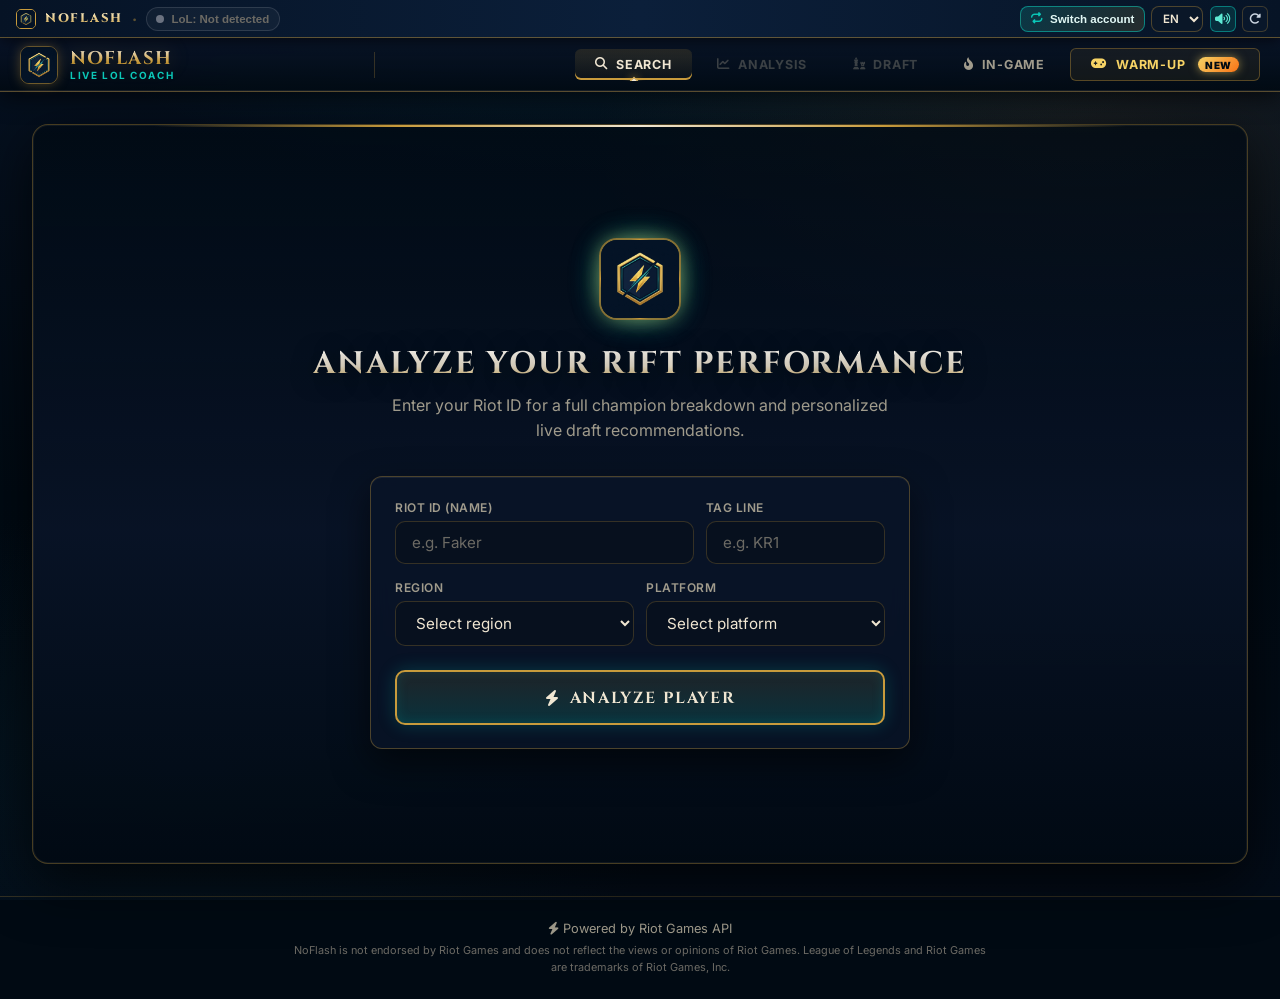
==== static/index.html @ cf18e78d "feat: immersive Dodge Arena (WebAudio SFX, live APM + post-game breakdown, own main champ avatar, ra" ====
<!DOCTYPE html>
<html lang="en">
<head>
  <meta charset="UTF-8">
  <meta name="viewport" content="width=device-width, initial-scale=1.0">
  <title>NoFlash — Live LoL Coach</title>
  <link rel="icon" type="image/jpeg" href="/static/logo.jpg">

  <!-- Google Fonts: Cinzel (estilo Runeterra / LoL) + Inter -->
  <link rel="preconnect" href="https://fonts.googleapis.com">
  <link rel="preconnect" href="https://fonts.gstatic.com" crossorigin>
  <link href="https://fonts.googleapis.com/css2?family=Cinzel:wght@600;700;800&family=Inter:wght@400;500;600;700&display=swap" rel="stylesheet">

  <!-- Font Awesome -->
  <link rel="stylesheet" href="https://cdnjs.cloudflare.com/ajax/libs/font-awesome/6.5.1/css/all.min.css">

  <!-- App CSS -->
  <link rel="stylesheet" href="/static/css/style.css?v=33">
</head>
<body>

  <!-- ═══════════════ CUSTOM HEXTECH GAMER TITLEBAR (FRAMELESS DESKTOP) ═══════════════ -->
  <div class="hextech-titlebar pywebview-drag-region" id="hextech-titlebar">
    <div class="titlebar-left pywebview-drag-region">
      <img src="/static/logo.jpg" alt="NoFlash" class="tb-mini-logo">
      <span class="tb-app-name">NOFLASH</span>
      <span class="tb-sep">·</span>
      <button class="lcu-pill tb-lcu-pill" id="lcu-status-pill" title="League Client connection status">
        <span class="lcu-dot"></span>
        <span id="lcu-status-text" data-i18n="lcu_not_found">LoL: Not detected</span>
      </button>
    </div>

    <div class="titlebar-right">
      <button class="btn-otra-cuenta tb-compact-btn" id="btn-header-switch" title="Switch account (e.g. Main while playing Smurf)">
        <i class="fa-solid fa-repeat"></i>
        <span data-i18n="btn_other_account">Switch account</span>
      </button>
      <select class="lang-select tb-lang" id="lang-select" title="Language / Idioma">
        <option value="en">EN</option>
        <option value="es">ES</option>
        <option value="pt">PT</option>
        <option value="ko">KO</option>
        <option value="fr">FR</option>
        <option value="de">DE</option>
        <option value="zh">ZH</option>
        <option value="ja">JA</option>
        <option value="tr">TR</option>
      </select>
      <button class="tb-util-btn voice-pill" id="btn-voice-toggle" title="Toggle Voice Coach">
        <i class="fa-solid fa-volume-high"></i>
      </button>
      <button class="tb-util-btn" id="btn-reload-app" onclick="window.location.reload()" title="Reload UI">
        <i class="fa-solid fa-rotate-right"></i>
      </button>
      <button class="tb-util-btn" id="btn-auto-lol" style="display:none;" title="Auto-open NoFlash when LoL starts">
        <i class="fa-solid fa-rocket"></i>
      </button>
      <button class="tb-util-btn" id="btn-pin-window" style="display:none;" title="Always on Top">
        <i class="fa-solid fa-thumbtack"></i>
      </button>

      <!-- Custom Gamer Window Controls (only shown in Desktop App) -->
      <div class="win-controls" id="win-controls" style="display:none;">
        <button class="win-btn win-min" id="btn-win-min" title="Minimize"><i class="fa-solid fa-minus"></i></button>
        <button class="win-btn win-max" id="btn-win-max" title="Maximize / Restore"><i class="fa-regular fa-square"></i></button>
        <button class="win-btn win-close" id="btn-win-close" title="Close"><i class="fa-solid fa-xmark"></i></button>
      </div>
    </div>
  </div>

  <!-- ═══════════════ HEADER / NAV (CLEAN SINGLE ROW AT ANY WIDTH) ═══════════════ -->
  <header class="app-header clean-header">
    <div class="header-left">
      <div class="header-brand">
        <img src="/static/logo.jpg" alt="NoFlash" class="brand-logo-img">
        <div class="brand-text-wrap">
          <h1 class="header-title">NoFlash</h1>
          <span class="brand-tagline">LIVE LOL COACH</span>
        </div>
      </div>

      <div class="header-divider"></div>

      <nav class="header-nav main-tabs">
        <button class="nav-tab active" data-view="search">
          <i class="fa-solid fa-magnifying-glass"></i> <span data-i18n="nav_search">Search</span>
        </button>
        <button class="nav-tab" data-view="analysis" id="nav-analysis" disabled>
          <i class="fa-solid fa-chart-line"></i> <span data-i18n="nav_analysis">Analysis</span>
        </button>
        <button class="nav-tab" data-view="draft" id="nav-draft" disabled>
          <i class="fa-solid fa-chess"></i> <span data-i18n="nav_draft">Draft</span>
        </button>
        <button class="nav-tab" data-view="ingame" id="nav-ingame">
          <i class="fa-solid fa-fire-flame-curved"></i> <span data-i18n="nav_ingame">In-Game</span>
        </button>
        <button class="nav-tab nav-warmup-tab" data-view="riftdle" id="nav-riftdle" title="Dodge Arena & Flashdle">
          <i class="fa-solid fa-gamepad"></i> <span data-i18n="nav_warmup">Warm-Up</span> <span class="new-feature-badge">NEW</span>
        </button>
      </nav>
    </div>
  </header>

  <!-- ═══════════════ TOAST CONTAINER ═══════════════ -->
  <div id="toast-container"></div>

  <!-- ═══════════════ VISTA 1: BÚSQUEDA ═══════════════ -->
  <main>
    <section id="view-search" class="view active">
      <div class="search-hero">
        <div class="search-logo">
          <img src="/static/logo.jpg" alt="NoFlash" class="search-logo-img">
        </div>
        <h2 class="search-heading" data-i18n="search_heading">Analizá tu rendimiento en la Grieta</h2>
        <p class="search-subheading" data-i18n="search_sub">Ingresá tu Riot ID para obtener un análisis completo de tus campeones y recomendaciones de draft personalizadas.</p>

        <form id="search-form" class="search-form" autocomplete="off">
          <div class="search-row">
            <div class="input-group">
              <label for="game-name" data-i18n="label_riot_id">Riot ID (Nombre)</label>
              <input type="text" id="game-name" data-i18n-placeholder="ph_gamename" placeholder="Ej: Faker" required>
            </div>
            <div class="input-group tag-group">
              <label for="tag-line" data-i18n="label_tag">Tag Line</label>
              <input type="text" id="tag-line" data-i18n-placeholder="ph_tagline" placeholder="Ej: KR1" required>
            </div>
          </div>

          <div class="search-row">
            <div class="input-group">
              <label for="region-select" data-i18n="label_region">Región</label>
              <select id="region-select" required>
                <option value="" disabled selected data-i18n="sel_region">Seleccionar región</option>
                <option value="LAS">LAS (Latin America South)</option>
                <option value="LAN">LAN (Latin America North)</option>
                <option value="NA">NA (North America)</option>
                <option value="EUW">EUW (Europe West)</option>
                <option value="EUNE">EUNE (Europe Nordic & East)</option>
                <option value="BR">BR (Brazil)</option>
                <option value="KR">KR (Korea)</option>
                <option value="JP">JP (Japan)</option>
                <option value="OCE">OCE (Oceania)</option>
                <option value="TR">TR (Turkey)</option>
                <option value="RU">RU (Russia)</option>
              </select>
            </div>
            <div class="input-group">
              <label for="platform-select" data-i18n="label_platform">Plataforma</label>
              <select id="platform-select" required>
                <option value="" disabled selected data-i18n="sel_platform">Seleccionar plataforma</option>
              </select>
            </div>
          </div>

          <button type="submit" class="btn-analyze" id="btn-analyze">
            <i class="fa-solid fa-bolt"></i> <span data-i18n="btn_analyze">Analizar Jugador</span>
          </button>

          <!-- Cuentas guardadas / Cambio rápido (Main / Smurf) -->
          <div class="saved-accounts-wrap" id="saved-accounts-wrap" style="display:none;">
            <span class="saved-accounts-label"><i class="fa-solid fa-users-gear"></i> <span data-i18n="saved_accounts">Cuentas recientes (Main / Smurf):</span></span>
            <div class="saved-accounts-list" id="saved-accounts-list"></div>
          </div>
        </form>

        <!-- Loading Spinner -->
        <div id="loading-overlay" class="loading-overlay hidden">
          <div class="spinner-wrapper">
            <div class="spinner"></div>
            <p class="loading-text"><span data-i18n="loading_player">Analizando jugador...</span><span class="dots"></span></p>
            <p class="loading-sub" data-i18n="loading_sub">Esto puede tomar unos segundos</p>
          </div>
        </div>
      </div>
    </section>

    <!-- ═══════════════ VISTA 2: ANÁLISIS ═══════════════ -->
    <section id="view-analysis" class="view">
      <!-- Aviso de detección automática de Draft e In-Game -->
      <div class="auto-draft-banner">
        <i class="fa-solid fa-bolt"></i>
        <span data-i18n="auto_banner">Modo Automático: dejá NoFlash abierto. Al entrar a Draft te recomienda bans, picks y runas en vivo; y al iniciar la partida sigue activo avisándote objetivos y spikes por voz.</span>
      </div>

      <!-- Resumen general con Splash Art del campeón principal -->
      <div class="analysis-summary" id="player-summary">
        <div class="summary-header">
          <div class="summary-identity">
            <img id="player-profile-icon" class="player-avatar" src="https://ddragon.leagueoflegends.com/cdn/16.23.1/img/profileicon/29.png" alt="Ícono de invocador">
            <div class="summary-info">
              <h2 class="player-name" id="player-name">—</h2>
              <div class="player-meta">
                <span class="player-level" id="player-level"><i class="fa-solid fa-star"></i> Nivel —</span>
                <span class="player-rank" id="player-rank"><i class="fa-solid fa-trophy"></i> Sin clasificar</span>
              </div>
            </div>
          </div>
          <div class="summary-stats">
            <div class="stat-card">
              <span class="stat-value" id="global-winrate">—%</span>
              <span class="stat-label" data-i18n="stat_winrate">Win Rate</span>
            </div>
            <div class="stat-card">
              <span class="stat-value" id="total-games">—</span>
              <span class="stat-label" data-i18n="stat_games">Partidas</span>
            </div>
            <div class="stat-card">
              <span class="stat-value" id="play-style">—</span>
              <span class="stat-label" data-i18n="stat_style">Rol Principal</span>
            </div>
            <div class="stat-card">
              <span class="stat-value" id="pool-depth">—</span>
              <span class="stat-label" data-i18n="stat_pool">Pool</span>
            </div>
          </div>
        </div>
        <!-- Bienvenida personalizada + Racha diaria + Trofeos reales del jugador -->
        <div class="player-vibe-bar" id="player-vibe-bar" style="display:none;">
          <div class="vibe-top">
            <span class="vibe-greeting" id="vibe-greeting"></span>
            <span class="daily-streak-pill" id="daily-streak-pill">🔥 Day 1</span>
          </div>
          <div class="trophies-row" id="trophies-row"></div>
        </div>
      </div>

      <!-- Pulso de Sesión (Anti-Tilt) + Errores Recientes -->
      <div class="mental-section" id="mental-section" style="display:none;">
        <div class="mental-card" id="mental-card">
          <div class="mental-header">
            <h3 id="mental-title">🟢 Buen estado para jugar</h3>
            <span class="mental-streak" id="mental-streak">—</span>
          </div>
          <p class="mental-message" id="mental-message"></p>
        </div>
        <div class="mistakes-card">
          <div class="mistakes-title"><i class="fa-solid fa-magnifying-glass-chart"></i> <span data-i18n="mistakes_title">Puntos a mejorar de tus últimas partidas</span></div>
          <div id="mistakes-list" class="mistakes-list"></div>
        </div>
      </div>

      <!-- Análisis por Rol (primero arriba) -->
      <div class="section-block">
        <h3 class="section-title"><i class="fa-solid fa-layer-group"></i> <span data-i18n="sec_role_analysis">Análisis por Rol</span></h3>
        <div class="role-tabs" id="role-tabs">
          <button class="role-tab active" data-role="TOP"><i class="fa-solid fa-shield-halved"></i> TOP</button>
          <button class="role-tab" data-role="JUNGLE"><i class="fa-solid fa-tree"></i> JG</button>
          <button class="role-tab" data-role="MIDDLE"><i class="fa-solid fa-hat-wizard"></i> MID</button>
          <button class="role-tab" data-role="BOTTOM"><i class="fa-solid fa-crosshairs"></i> ADC</button>
          <button class="role-tab" data-role="UTILITY"><i class="fa-solid fa-hand-holding-heart"></i> SUP</button>
        </div>
        <div class="role-champion-grid" id="role-champion-grid">
          <!-- Rendered by JS -->
        </div>
      </div>

      <!-- Champion Pool -->
      <div class="section-block">
        <h3 class="section-title"><i class="fa-solid fa-trophy"></i> <span data-i18n="sec_champ_pool">Champion Pool</span></h3>
        <div class="champion-grid" id="champion-grid">
          <!-- Rendered by JS -->
        </div>
      </div>

      <!-- Némesis, Víctima Favorita, Mejor Aliado y Fun Facts -->
      <div class="section-block" id="fun-facts-section" style="display:none;">
        <h3 class="section-title"><i class="fa-solid fa-sparkles"></i> <span data-i18n="sec_fun_facts">Némesis & Datos Curiosos</span></h3>
        <div class="matchup-triad" id="matchup-triad"></div>
        <div class="fun-records-grid" id="fun-records-grid"></div>
      </div>
    </section>

    <!-- ═══════════════ VISTA 3: DRAFT (COACH PRINCIPAL + TABLERO COMPACTO) ═══════════════ -->
    <section id="view-draft" class="view">
      <div class="draft-container coach-layout">
        <!-- COLUMNA PRINCIPAL: COACH + RECOMENDACIONES -->
        <div class="draft-recommendations coach-main">
          <!-- Panel Estratégico de Coach -->
          <div class="coach-panel" id="coach-panel">
            <div class="coach-header">
              <h3 class="section-title"><i class="fa-solid fa-graduation-cap"></i> <span data-i18n="coach_title">Coach de Draft en Vivo</span></h3>
              <div class="coach-header-actions">
                <span class="coach-badge" data-i18n="coach_badge_default">Basado en tus últimas 160 partidas + Maestría</span>
                <button class="btn-switch-account" id="btn-speak-coach" title="Voice Coach">
                  <i class="fa-solid fa-microphone"></i> <span data-i18n="btn_listen">Escuchar</span>
                </button>
                <button class="btn-switch-account" id="btn-switch-account" title="Switch account">
                  <i class="fa-solid fa-user-pen"></i> <span id="active-profile-label" data-i18n="btn_other_account">Cambiar cuenta</span>
                </button>
              </div>
            </div>

            <!-- Medidor de Draft Diff + Semáforo de Dodge -->
            <div class="draft-diff-box" id="draft-diff-box" style="display:none;">
              <div class="draft-diff-top">
                <span class="diff-ally-pct" id="diff-ally-pct" data-i18n="diff_ally_init">50% Aliados</span>
                <span class="diff-verdict" id="diff-verdict" data-i18n="diff_even">🟡 Draft Parejo</span>
                <span class="diff-enemy-pct" id="diff-enemy-pct" data-i18n="diff_enemy_init">50% Enemigos</span>
              </div>
              <div class="draft-diff-bar">
                <div class="draft-diff-fill" id="draft-diff-fill" style="width:50%"></div>
              </div>
            </div>

            <div class="coach-grid">
              <!-- Qué Banear -->
              <div class="coach-box">
                <div class="coach-box-title"><i class="fa-solid fa-ban"></i> <span data-i18n="coach_bans">Qué Banear</span></div>
                <div id="coach-bans" class="coach-bans-list">
                  <span class="coach-muted" data-i18n="coach_bans_wait">Seleccioná tu rol para ver bans recomendados.</span>
                </div>
              </div>

              <!-- Orden de Pick / Swap -->
              <div class="coach-box">
                <div class="coach-box-title"><i class="fa-solid fa-right-left"></i> <span data-i18n="coach_pick_order">Cuándo Pickear / Swap</span></div>
                <p id="coach-pick-order" class="coach-text" data-i18n="coach_pick_wait">Esperando datos del draft...</p>
              </div>
            </div>

            <!-- Alertas de Composición + Mensaje para el Equipo -->
            <div class="coach-comp-row">
              <div id="coach-alerts" class="coach-alerts"></div>
              <div class="coach-chat-box" id="coach-chat-box">
                <div class="coach-chat-label"><i class="fa-solid fa-comment-dots"></i> <span data-i18n="coach_chat_label">Qué decirle a tu equipo:</span></div>
                <div class="coach-chat-content">
                  <span id="coach-chat-text" data-i18n="coach_chat_wait">Esperando composición...</span>
                  <button class="btn-copy-chat" id="btn-copy-chat" title="Copy to clipboard">
                    <i class="fa-regular fa-copy"></i> <span data-i18n="btn_copy">Copiar</span>
                  </button>
                </div>
              </div>
            </div>

            <!-- Plan de Partida (Gameplan cuando el draft avanza/termina) -->
            <div class="gameplan-box" id="coach-gameplan">
              <div class="gameplan-header">
                <span class="gameplan-title"><i class="fa-solid fa-map"></i> <span data-i18n="gameplan_title">Plan de Partida (Qué hacer en juego)</span></span>
                <span class="gameplan-status" id="gameplan-status" data-i18n="gp_wait_status">Esperando picks...</span>
              </div>
              <div id="gameplan-content" class="gameplan-grid">
                <p class="coach-muted" data-i18n="gp_wait_body">Cuando avancen los picks del draft, acá vas a ver tu Win Condition, Early Game, Teamfights e Itemización.</p>
              </div>
            </div>
          </div>

          <!-- Top 5 Picks Recomendados -->
          <div class="recs-section">
            <h3 class="section-title"><i class="fa-solid fa-crown"></i> <span data-i18n="recs_title">Mejores Picks para Vos Ahora</span></h3>
            <div id="recommendations-list" class="recommendations-list coach-recs-list">
              <div class="empty-recs">
                <i class="fa-solid fa-wand-magic-sparkles"></i>
                <p data-i18n="empty_recs">Seleccioná tu rol y agregá picks (o entrá a Champ Select) para recibir recomendaciones.</p>
              </div>
            </div>
          </div>
        </div>

        <!-- COLUMNA DERECHA COMPACTA: TABLERO DE DRAFT -->
        <div class="draft-board draft-sidebar">
          <h3 class="section-title"><i class="fa-solid fa-chess-board"></i> <span data-i18n="draft_current">Draft Actual</span></h3>

          <!-- Role Selector -->
          <div class="role-selector compact-roles">
            <label data-i18n="your_role">Tu Rol:</label>
            <div class="role-buttons" id="draft-role-buttons">
              <button class="role-btn" data-role="TOP"><i class="fa-solid fa-shield-halved"></i> TOP</button>
              <button class="role-btn" data-role="JUNGLE"><i class="fa-solid fa-tree"></i> JG</button>
              <button class="role-btn active" data-role="MIDDLE"><i class="fa-solid fa-hat-wizard"></i> MID</button>
              <button class="role-btn" data-role="BOTTOM"><i class="fa-solid fa-crosshairs"></i> ADC</button>
              <button class="role-btn" data-role="UTILITY"><i class="fa-solid fa-hand-holding-heart"></i> SUP</button>
            </div>
          </div>

          <div class="draft-teams compact-teams">
            <!-- Equipo Aliado -->
            <div class="draft-team ally-team">
              <h4 class="team-label ally-label"><i class="fa-solid fa-users"></i> <span data-i18n="allies">Aliados</span></h4>
              <div class="pick-slots" id="ally-picks">
                <div class="pick-slot" data-side="ally" data-index="0"><div class="pick-slot-inner"><i class="fa-solid fa-plus"></i></div></div>
                <div class="pick-slot" data-side="ally" data-index="1"><div class="pick-slot-inner"><i class="fa-solid fa-plus"></i></div></div>
                <div class="pick-slot" data-side="ally" data-index="2"><div class="pick-slot-inner"><i class="fa-solid fa-plus"></i></div></div>
                <div class="pick-slot" data-side="ally" data-index="3"><div class="pick-slot-inner"><i class="fa-solid fa-plus"></i></div></div>
                <div class="pick-slot" data-side="ally" data-index="4"><div class="pick-slot-inner"><i class="fa-solid fa-plus"></i></div></div>
              </div>
            </div>

            <!-- Equipo Enemigo -->
            <div class="draft-team enemy-team">
              <h4 class="team-label enemy-label"><i class="fa-solid fa-skull-crossbones"></i> <span data-i18n="enemies">Enemigos</span></h4>
              <div class="pick-slots" id="enemy-picks">
                <div class="pick-slot" data-side="enemy" data-index="0"><div class="pick-slot-inner"><i class="fa-solid fa-plus"></i></div></div>
                <div class="pick-slot" data-side="enemy" data-index="1"><div class="pick-slot-inner"><i class="fa-solid fa-plus"></i></div></div>
                <div class="pick-slot" data-side="enemy" data-index="2"><div class="pick-slot-inner"><i class="fa-solid fa-plus"></i></div></div>
                <div class="pick-slot" data-side="enemy" data-index="3"><div class="pick-slot-inner"><i class="fa-solid fa-plus"></i></div></div>
                <div class="pick-slot" data-side="enemy" data-index="4"><div class="pick-slot-inner"><i class="fa-solid fa-plus"></i></div></div>
              </div>
            </div>
          </div>

          <!-- Champion Search -->
          <div class="champion-search-wrapper" id="champion-search-wrapper" style="display:none;">
            <div class="champion-search-box">
              <h4 id="search-slot-label" data-i18n="sel_champ">Seleccionar campeón</h4>
              <div class="search-input-wrap">
                <i class="fa-solid fa-search"></i>
                <input type="text" id="champion-search-input" data-i18n-placeholder="search_champ_ph" placeholder="Buscar campeón...">
              </div>
              <div class="champion-search-results" id="champion-search-results">
                <!-- Rendered by JS -->
              </div>
              <button class="btn-close-search" id="btn-close-search"><i class="fa-solid fa-xmark"></i> <span data-i18n="btn_close">Cerrar</span></button>
            </div>
          </div>
        </div>
      </div>
    </section>

    <!-- ═══════════════ VISTA 4: EN PARTIDA (LIVE CLIENT DATA + SPELL TIMERS) ═══════════════ -->
    <section id="view-ingame" class="view">
      <div id="ingame-waiting" class="ingame-waiting-card">
        <i class="fa-solid fa-satellite-dish ingame-pulse-icon"></i>
        <h3 data-i18n="ig_waiting_title">Esperando partida en curso...</h3>
        <p data-i18n="ig_waiting_sub">Apenas cargue tu partida de League of Legends, NoFlash se conecta a la API oficial de Riot para avisarte por voz de Dragón, Grubs, Barón, nivel 6 enemigo e itemización.</p>
        <button class="btn-analyze" id="btn-test-voice-demo" style="max-width:280px;margin:1rem auto 0;">
          <i class="fa-solid fa-volume-high"></i> <span data-i18n="ig_test_voice">Probar Coach por Voz ahora</span>
        </button>
      </div>

      <div id="ingame-active" class="ingame-active-wrap" style="display:none;">
        <!-- Cabecera en vivo -->
        <div class="ingame-header-bar">
          <div class="ingame-stat-chip">
            <span class="ig-label" data-i18n="ig_time">Tiempo</span>
            <span class="ig-val" id="ig-time">00:00</span>
          </div>
          <div class="ingame-stat-chip">
            <span class="ig-label" data-i18n="ig_champ">Tu Campeón</span>
            <span class="ig-val" id="ig-champ">—</span>
          </div>
          <div class="ingame-stat-chip">
            <span class="ig-label" data-i18n="ig_cs">CS / min</span>
            <span class="ig-val" id="ig-cs">0.0</span>
          </div>
          <div class="ingame-stat-chip">
            <span class="ig-label" data-i18n="ig_kda">KDA</span>
            <span class="ig-val" id="ig-kda">0/0/0</span>
          </div>
          <div class="ingame-stat-chip">
            <span class="ig-label" data-i18n="ig_gold">Oro en mano</span>
            <span class="ig-val" id="ig-gold">0g</span>
          </div>
        </div>

        <div class="ingame-grid">
          <!-- Avisos tácticos del Coach In-Game -->
          <div class="ingame-card">
            <h3 class="section-title"><i class="fa-solid fa-headset"></i> <span data-i18n="ig_coach_title">Coach en Vivo (Avisos por Voz)</span></h3>
            <div id="ig-alerts-list" class="ig-alerts-list">
              <p class="coach-muted">...</p>
            </div>
          </div>

          <!-- Tracker de Hechizos Enemigos -->
          <div class="ingame-card">
            <h3 class="section-title"><i class="fa-solid fa-stopwatch"></i> <span data-i18n="ig_spells_title">Hechizos Enemigos (Click al gastar)</span></h3>
            <p class="coach-muted" style="margin-bottom:0.75rem;" data-i18n="ig_spells_hint">Hacé click en cualquier hechizo enemigo cuando lo gasten para iniciar su cooldown. La voz te avisa cuando vuelve.</p>
            <div id="ig-enemies-list" class="ig-enemies-list"></div>
          </div>
        </div>

        <!-- Scouting en vivo de los 10 jugadores (Aliados vs Rivales) -->
        <div class="ingame-card ig-scout-card" id="ig-scout-card" style="margin-top:1.25rem;">
          <div class="ig-scout-header">
            <div>
              <h3 class="section-title" style="margin-bottom:0.15rem;"><i class="fa-solid fa-binoculars"></i> <span data-i18n="ig_scout_title">Análisis de Aliados y Rivales (En Vivo)</span></h3>
              <p class="coach-muted" style="margin:0;" id="ig-scout-sub" data-i18n="ig_scout_sub">Rango SoloQ, Win Rate, Maestría en el campeón actual y amenazas/targets.</p>
            </div>
            <button class="btn-switch-account" id="btn-rescout-live">
              <i class="fa-solid fa-rotate"></i> <span data-i18n="ig_rescout">Re-escanear</span>
            </button>
          </div>
          <div id="ig-scout-summary" class="ig-scout-summary" style="display:none;"></div>
          <div id="ig-scout-grid" class="ig-scout-grid">
            <p class="coach-muted" style="grid-column:1/-1;text-align:center;padding:1rem;" data-i18n="ig_scout_loading">Scouting all 10 players in this match...</p>
          </div>
        </div>
      </div>

      <!-- Custom In-Game Voice Habit Reminders (always accessible before or during a match) -->
      <div class="ingame-card habit-reminders-card" id="habit-reminders-card" style="margin-top:1.25rem;">
        <div class="ig-scout-header" style="margin-bottom:0.4rem;flex-wrap:wrap;">
          <h3 class="section-title" style="margin:0;">
            <i class="fa-solid fa-bell"></i> <span data-i18n="hab_title">Custom In-Game Voice Reminders</span>
          </h3>
          <div style="display:flex;align-items:center;gap:0.75rem;flex-wrap:wrap;">
            <select class="habit-interval voice-persona-select" id="voice-persona-select" title="Coach Voice / Voz del Coach">
              <option value="calm_m" selected>🌿 Calm M (Default)</option>
              <option value="calm_f">🌿 Calm F</option>
              <option value="announcer">👑 Announcer</option>
              <option value="caster">🎧 Caster</option>
            </select>
            <label class="habit-toggle" style="font-size:0.78rem;gap:0.45rem;">
              <i class="fa-solid fa-volume-low" style="color:#c89b3c;"></i>
              <input type="range" id="voice-volume-slider" min="15" max="100" value="55" style="width:90px;accent-color:#c89b3c;cursor:pointer;">
              <span id="voice-volume-label" style="min-width:32px;color:#cbd5e1;">55%</span>
            </label>
          </div>
        </div>
        <p class="coach-muted" style="margin:0 0 1rem;" data-i18n="hab_sub">Choose how often NoFlash reminds you to glance at the minimap, ward, or reset (only speaks during live matches).</p>
        <div class="habit-list" id="habit-list">
          <!-- Smart Situational Gameplay Alerts (ON by default, non-invasive, triggered by actual game state) -->
          <div class="habit-row habit-situational-row" data-habit="situational">
            <label class="habit-toggle"><input type="checkbox" class="habit-cb" checked><span data-i18n="hab_situational">⚡ Smart Gameplay Triggers (High Gold, Objectives, Spikes)</span></label>
            <div class="habit-controls">
              <select class="habit-interval" id="habit-gold-threshold" title="High gold alert threshold">
                <option value="1500">💰 1500g+</option>
                <option value="1800" selected>💰 1800g+</option>
                <option value="2200">💰 2200g+</option>
                <option value="2600">💰 2600g+</option>
              </select>
              <button type="button" class="btn-habit-test"><i class="fa-solid fa-volume-high"></i> <span data-i18n="hab_test">Test</span></button>
            </div>
          </div>

          <div class="habit-row" data-habit="minimap">
            <label class="habit-toggle"><input type="checkbox" class="habit-cb"><span data-i18n="hab_minimap">🗺️ Minimap Check</span></label>
            <div class="habit-controls">
              <select class="habit-interval">
                <option value="45">45s</option>
                <option value="60" selected>60s</option>
                <option value="90">90s</option>
                <option value="120">2 min</option>
                <option value="180">3 min</option>
              </select>
              <button type="button" class="btn-habit-test"><i class="fa-solid fa-volume-high"></i> <span data-i18n="hab_test">Test</span></button>
            </div>
          </div>

          <div class="habit-row" data-habit="wards">
            <label class="habit-toggle"><input type="checkbox" class="habit-cb"><span data-i18n="hab_wards">👁️ Vision &amp; Wards</span></label>
            <div class="habit-controls">
              <select class="habit-interval">
                <option value="60">60s</option>
                <option value="90">90s</option>
                <option value="120" selected>2 min</option>
                <option value="180">3 min</option>
                <option value="300">5 min</option>
              </select>
              <button type="button" class="btn-habit-test"><i class="fa-solid fa-volume-high"></i> <span data-i18n="hab_test">Test</span></button>
            </div>
          </div>

          <div class="habit-row" data-habit="tempo">
            <label class="habit-toggle"><input type="checkbox" class="habit-cb"><span data-i18n="hab_tempo">💰 Gold, Wave &amp; Reset</span></label>
            <div class="habit-controls">
              <select class="habit-interval">
                <option value="90">90s</option>
                <option value="120">2 min</option>
                <option value="180" selected>3 min</option>
                <option value="240">4 min</option>
                <option value="300">5 min</option>
              </select>
              <button type="button" class="btn-habit-test"><i class="fa-solid fa-volume-high"></i> <span data-i18n="hab_test">Test</span></button>
            </div>
          </div>

          <div class="habit-row" data-habit="water">
            <label class="habit-toggle"><input type="checkbox" class="habit-cb"><span data-i18n="hab_water">💧 Drink Water</span></label>
            <div class="habit-controls">
              <select class="habit-interval">
                <option value="300">5 min</option>
                <option value="600" selected>10 min</option>
                <option value="900">15 min</option>
                <option value="1200">20 min</option>
              </select>
              <button type="button" class="btn-habit-test"><i class="fa-solid fa-volume-high"></i> <span data-i18n="hab_test">Test</span></button>
            </div>
          </div>

          <div class="habit-row" data-habit="mental">
            <label class="habit-toggle"><input type="checkbox" class="habit-cb"><span data-i18n="hab_mental">🧘 Breathe & Anti-Tilt</span></label>
            <div class="habit-controls">
              <select class="habit-interval">
                <option value="120">2 min</option>
                <option value="180">3 min</option>
                <option value="300" selected>5 min</option>
                <option value="420">7 min</option>
              </select>
              <button type="button" class="btn-habit-test"><i class="fa-solid fa-volume-high"></i> <span data-i18n="hab_test">Test</span></button>
            </div>
          </div>

          <div class="habit-row habit-custom-row" data-habit="custom">
            <label class="habit-toggle"><input type="checkbox" class="habit-cb"><span data-i18n="hab_custom">✏️ Custom Reminder</span></label>
            <input type="text" id="habit-custom-text" class="habit-custom-input" data-i18n-placeholder="hab_custom_ph" placeholder="Type your own callout (e.g. Track enemy Flash and stay behind frontline)">
            <div class="habit-controls">
              <select class="habit-interval">
                <option value="45">45s</option>
                <option value="60">60s</option>
                <option value="90" selected>90s</option>
                <option value="120">2 min</option>
                <option value="180">3 min</option>
                <option value="300">5 min</option>
              </select>
              <button type="button" class="btn-habit-test"><i class="fa-solid fa-volume-high"></i> <span data-i18n="hab_test">Test</span></button>
            </div>
          </div>
        </div>
      </div>
    </section>

    <!-- ═══════════════ VISTA 5: WARM-UP & MINI-JUEGOS (COLA) ═══════════════ -->
    <section id="view-riftdle" class="view">
      <div class="riftdle-container">
        <!-- Selector de 2 modos 100% LoL -->
        <div class="warmup-tabs" id="warmup-tabs">
          <button class="warmup-tab active" data-mode="dodge">
            <i class="fa-solid fa-bolt"></i> <span data-i18n="wu_tab_dodge">Dodge Arena</span> <span class="new-feature-badge">NEW</span>
          </button>
          <button class="warmup-tab" data-mode="riftdle">
            <i class="fa-solid fa-dice"></i> Flashdle (LoLdle)
          </button>
        </div>

        <!-- MODO 1 (NEW!): DODGE ARENA — ESQUIVÁ SKILLSHOTS DE LOL + FLASH (F / SPACE) -->
        <div class="warmup-pane active" id="pane-dodge">
          <div class="riftdle-header">
            <div>
              <h2 class="section-title" style="margin-bottom:0.2rem;">
                <i class="fa-solid fa-bolt"></i> <span data-i18n="da_title">Dodge Arena — Skillshot Survival</span> <span class="new-feature-badge">NEW</span>
              </h2>
              <p class="coach-muted" style="margin:0;" data-i18n="da_sub">Right-click or move cursor to sidestep Lux R, Blitz Hook, Morg Q, Ashe R &amp; Ziggs R · Press F or Space to FLASH!</p>
            </div>
            <div class="riftdle-actions">
              <span class="riftdle-streak-pill" id="dodge-best">🏆 Best: 0</span>
              <button class="btn-switch-account" id="btn-dodge-control" title="Switch movement mode">🖱️ Click Move</button>
              <button class="btn-switch-account" id="btn-dodge-start"><i class="fa-solid fa-play"></i> <span data-i18n="mi_start">Start</span></button>
            </div>
          </div>

          <div class="micro-stats-bar dodge-hud-bar">
            <span>⏱️ <strong id="dodge-time">0.0s</strong></span>
            <span>🏆 <span data-i18n="da_score">Score:</span> <strong id="dodge-score">0</strong></span>
            <span>🎖️ <strong id="dodge-rank" style="color:#f6d365;">IRON</strong></span>
            <span>❤️ <strong id="dodge-hp">❤️❤️❤️</strong></span>
            <span class="flash-cd-pill" id="dodge-flash-pill">⚡ FLASH: READY (F)</span>
          </div>

          <div class="dodge-arena-wrap" id="dodge-arena-wrap">
            <canvas id="dodge-canvas" width="900" height="440"></canvas>
            <div class="micro-overlay-msg" id="dodge-overlay">
              <div class="dodge-overlay-badge">✨ NEW FEATURE</div>
              <h3 style="font-family:'Cinzel',serif;color:#f6d365;margin:0.35rem 0 0.25rem;" data-i18n="da_overlay_title">Sidestep Like Challenger</h3>
              <p data-i18n="da_overlay_sub">Dodge iconic LoL skillshots, farm Close-Dodge combos, and press <strong>F</strong> or <strong>Space</strong> to Flash out of Lux R!</p>
              <button class="btn-analyze" id="btn-dodge-start-big" style="max-width:240px;margin:0.65rem auto 0;">
                <i class="fa-solid fa-bolt"></i> <span data-i18n="da_go">Play Dodge Arena</span>
              </button>
            </div>
          </div>
        </div>

        <!-- MODO 2: FLASHDLE (LoLdle-style) -->
        <div class="warmup-pane" id="pane-riftdle">
          <div class="riftdle-header">
            <div>
              <h2 class="section-title" style="margin-bottom:0.2rem;"><i class="fa-solid fa-dice"></i> <span data-i18n="rd_title">Flashdle — Guess the LoL Champion</span></h2>
              <p class="coach-muted" style="margin:0;" data-i18n="rd_legend">🟢 Exact · 🟡 Partial · 🔴 Miss</p>
            </div>
            <div class="riftdle-actions">
              <span class="riftdle-streak-pill" id="riftdle-streak">🔥 Streak: 0</span>
              <button class="btn-switch-account" id="btn-riftdle-hint"><i class="fa-solid fa-lightbulb"></i> <span data-i18n="rd_hint">Hint</span></button>
              <button class="btn-switch-account" id="btn-riftdle-new"><i class="fa-solid fa-shuffle"></i> <span data-i18n="rd_new">New</span></button>
            </div>
          </div>

          <div id="riftdle-hint-box" class="riftdle-hint-box" style="display:none;"></div>
          <div id="riftdle-win-banner" class="riftdle-win-banner" style="display:none;"></div>

          <div class="riftdle-search-wrap">
            <input type="text" id="riftdle-input" data-i18n-placeholder="rd_placeholder" placeholder="Type any champion name (e.g. Jinx, Zed, Thresh)..." autocomplete="off">
            <div id="riftdle-dropdown" class="riftdle-dropdown" style="display:none;"></div>
          </div>

          <div class="riftdle-col-headers flashdle-6cols">
            <span data-i18n="rd_col_champ">Champion</span>
            <span data-i18n="rd_col_role">Role</span>
            <span data-i18n="rd_col_dmg">Damage</span>
            <span data-i18n="rd_col_range">Range</span>
            <span data-i18n="rd_col_res">Resource</span>
            <span data-i18n="rd_col_class">Class</span>
          </div>
          <div id="riftdle-board" class="riftdle-board"></div>
        </div>
      </div>
    </section>

    <!-- POP-UP AMIGABLE DE COLA / INACTIVIDAD (con NEW Dodge Arena!) -->
    <div class="idle-popup" id="idle-popup" style="display:none;">
      <button class="idle-popup-close" id="idle-popup-close" title="Close"><i class="fa-solid fa-xmark"></i></button>
      <div class="idle-popup-badge">✨ NEW QUEUE MODE</div>
      <div class="idle-popup-title" data-i18n="idle_title">⏳ Waiting in queue?</div>
      <p class="idle-popup-text" data-i18n="idle_sub">Dodge Lux R &amp; Blitz hooks with Flash in our new Dodge Arena, or guess champs in Flashdle:</p>
      <div class="idle-popup-btns">
        <button class="idle-btn idle-btn-hot" data-go="dodge">⚡ Dodge Arena (NEW)</button>
        <button class="idle-btn" data-go="riftdle">🎲 Flashdle</button>
      </div>
    </div>
  </main>

  <!-- ═══════════════ MODAL ANÁLISIS PROFUNDO DE CAMPEÓN ═══════════════ -->
  <div class="champ-modal-backdrop" id="champ-modal" style="display:none;">
    <div class="champ-modal-box">
      <button class="champ-modal-close" id="champ-modal-close" title="Cerrar"><i class="fa-solid fa-xmark"></i></button>
      <div class="champ-modal-hero" id="champ-modal-hero">
        <img id="champ-modal-icon" src="" alt="">
        <div>
          <h3 id="champ-modal-name">—</h3>
          <div id="champ-modal-sub" class="champ-modal-sub">—</div>
        </div>
      </div>
      <div class="champ-modal-metrics" id="champ-modal-metrics"></div>
      <div class="champ-modal-columns">
        <div class="champ-modal-col good">
          <h4><i class="fa-solid fa-circle-check"></i> <span data-i18n="modal_good">Lo que hacés bien</span></h4>
          <ul id="champ-modal-strengths"></ul>
        </div>
        <div class="champ-modal-col bad">
          <h4><i class="fa-solid fa-triangle-exclamation"></i> <span data-i18n="modal_bad">Cosas a mejorar</span></h4>
          <ul id="champ-modal-improvements"></ul>
        </div>
      </div>
    </div>
  </div>

  <!-- ═══════════════ FOOTER ═══════════════ -->
  <footer class="app-footer">
    <p><i class="fa-solid fa-bolt"></i> Powered by Riot Games API</p>
    <p class="disclaimer" data-i18n="disclaimer">NoFlash no está respaldado por Riot Games y no refleja los puntos de vista u opiniones de Riot Games ni de nadie involucrado oficialmente en la producción o administración de League of Legends. League of Legends y Riot Games son marcas registradas de Riot Games, Inc.</p>
  </footer>

  <!-- App JS -->
  <script src="/static/js/i18n.js?v=33"></script>
  <script src="/static/js/voice.js?v=34"></script>
  <script src="/static/js/riftdle.js?v=32"></script>
  <script src="/static/js/dodge_arena.js?v=2"></script>
  <script src="/static/js/app.js?v=35"></script>
</body>
</html>
---- static/css/style.css ----
/* ═══════════════════════════════════════════════════════
   LoL Draft Analyzer — Tema Gaming Oscuro
   ═══════════════════════════════════════════════════════ */

/* ── CSS Variables (Estética Hextech oficial de League of Legends) ── */
:root {
  --bg-primary: #010a13;
  --bg-secondary: #091428;
  --bg-card: #0c1829;
  --bg-card-hover: #11223a;
  --bg-input: #07101e;
  --accent-primary: #c89b3c;
  --accent-secondary: #0a323c;
  --accent-gold: #c89b3c;
  --accent-gold-light: #f0e6d2;
  --accent-blue: #0ac8b9;
  --accent-purple: #5b5a8a;
  --text-primary: #f0e6d2;
  --text-secondary: #a09b8c;
  --text-muted: #6c6a64;
  --border-color: rgba(200, 155, 60, 0.24);
  --border-glow: rgba(200, 155, 60, 0.45);
  --shadow-card: 0 6px 24px rgba(0, 0, 0, 0.5);
  --shadow-glow: 0 0 22px rgba(200, 155, 60, 0.16);
  --radius-sm: 6px;
  --radius-md: 10px;
  --radius-lg: 14px;
  --transition: 0.22s ease;

  /* Win rate colors */
  --wr-green: #2ecc71;
  --wr-yellow: #f1c40f;
  --wr-red: #e74c3c;

  /* Team colors */
  --ally-color: #0ac8b9;
  --enemy-color: #e94560;
}

/* ── Reset & Base ── */
*, *::before, *::after {
  margin: 0;
  padding: 0;
  box-sizing: border-box;
}

html {
  scroll-behavior: smooth;
  font-size: 16px;
}

body {
  font-family: 'Inter', sans-serif;
  background: var(--bg-primary);
  color: var(--text-primary);
  min-height: 100vh;
  display: flex;
  flex-direction: column;
  overflow-x: hidden;
}

/* ── Custom Scrollbar ── */
::-webkit-scrollbar {
  width: 8px;
}
::-webkit-scrollbar-track {
  background: var(--bg-secondary);
}
::-webkit-scrollbar-thumb {
  background: var(--accent-secondary);
  border-radius: 4px;
}
::-webkit-scrollbar-thumb:hover {
  background: var(--accent-primary);
}

/* Firefox */
* {
  scrollbar-width: thin;
  scrollbar-color: var(--accent-secondary) var(--bg-secondary);
}

/* ══════════════════════════════════════
   HEADER
   ══════════════════════════════════════ */
.app-header {
  background: linear-gradient(180deg, var(--bg-secondary) 0%, var(--bg-primary) 100%);
  border-bottom: 1px solid var(--border-color);
  padding: 0 2rem;
  display: flex;
  align-items: center;
  justify-content: space-between;
  height: 64px;
  position: sticky;
  top: 0;
  z-index: 100;
  backdrop-filter: blur(10px);
}

.header-brand {
  display: flex;
  align-items: center;
  gap: 0.75rem;
}

.header-icon {
  font-size: 1.5rem;
  color: var(--accent-primary);
  filter: drop-shadow(0 0 6px rgba(233, 69, 96, 0.5));
}

.header-title {
  font-family: 'Orbitron', sans-serif;
  font-size: 1.15rem;
  font-weight: 700;
  background: linear-gradient(135deg, var(--accent-primary), var(--accent-gold));
  -webkit-background-clip: text;
  -webkit-text-fill-color: transparent;
  background-clip: text;
  letter-spacing: 1px;
}

.header-nav {
  display: flex;
  gap: 0.25rem;
}

.nav-tab {
  font-family: 'Inter', sans-serif;
  font-size: 0.85rem;
  font-weight: 500;
  padding: 0.5rem 1.25rem;
  border: none;
  background: transparent;
  color: var(--text-secondary);
  cursor: pointer;
  border-radius: var(--radius-sm);
  transition: all var(--transition);
  display: flex;
  align-items: center;
  gap: 0.5rem;
}

.nav-tab:hover:not(:disabled) {
  color: var(--text-primary);
  background: rgba(233, 69, 96, 0.08);
}

.nav-tab.active {
  color: var(--accent-primary);
  background: rgba(233, 69, 96, 0.12);
  box-shadow: inset 0 -2px 0 var(--accent-primary);
}

.nav-tab:disabled {
  opacity: 0.35;
  cursor: not-allowed;
}

/* ══════════════════════════════════════
   VIEWS — show/hide
   ══════════════════════════════════════ */
.view {
  display: none;
  padding: 2rem;
  max-width: 1280px;
  margin: 0 auto;
  width: 100%;
  animation: fadeInView 0.35s ease;
}

.view.active {
  display: block;
}

@keyframes fadeInView {
  from { opacity: 0; transform: translateY(12px); }
  to   { opacity: 1; transform: translateY(0); }
}

/* ══════════════════════════════════════
   VISTA 1: BÚSQUEDA
   ══════════════════════════════════════ */
.search-hero {
  display: flex;
  flex-direction: column;
  align-items: center;
  justify-content: center;
  min-height: calc(100vh - 160px);
  text-align: center;
  position: relative;
}

.search-logo {
  width: 80px;
  height: 80px;
  border-radius: 50%;
  background: linear-gradient(135deg, var(--accent-primary), var(--accent-secondary));
  display: flex;
  align-items: center;
  justify-content: center;
  margin-bottom: 1.5rem;
  box-shadow: 0 0 40px rgba(233, 69, 96, 0.25);
  animation: pulseGlow 3s ease-in-out infinite;
}

@keyframes pulseGlow {
  0%, 100% { box-shadow: 0 0 25px rgba(233, 69, 96, 0.2); }
  50%      { box-shadow: 0 0 45px rgba(233, 69, 96, 0.4); }
}

.search-logo-icon {
  font-size: 2rem;
  color: #fff;
}

.search-heading {
  font-family: 'Orbitron', sans-serif;
  font-size: 1.75rem;
  font-weight: 700;
  margin-bottom: 0.5rem;
  color: var(--text-primary);
}

.search-subheading {
  color: var(--text-secondary);
  max-width: 520px;
  margin-bottom: 2rem;
  line-height: 1.6;
}

.search-form {
  width: 100%;
  max-width: 540px;
  display: flex;
  flex-direction: column;
  gap: 1rem;
}

.search-row {
  display: flex;
  gap: 0.75rem;
}

.input-group {
  flex: 1;
  text-align: left;
}

.input-group.tag-group {
  flex: 0.6;
}

.input-group label {
  display: block;
  font-size: 0.75rem;
  font-weight: 600;
  color: var(--text-secondary);
  margin-bottom: 0.35rem;
  text-transform: uppercase;
  letter-spacing: 0.5px;
}

.input-group input,
.input-group select {
  width: 100%;
  padding: 0.7rem 1rem;
  font-size: 0.95rem;
  font-family: 'Inter', sans-serif;
  color: var(--text-primary);
  background: var(--bg-input);
  border: 1px solid var(--border-color);
  border-radius: var(--radius-md);
  transition: all var(--transition);
  outline: none;
}

.input-group input::placeholder {
  color: var(--text-muted);
}

.input-group input:focus,
.input-group select:focus {
  border-color: var(--accent-primary);
  box-shadow: 0 0 0 3px rgba(233, 69, 96, 0.15);
}

.input-group select option {
  background: var(--bg-card);
  color: var(--text-primary);
}

/* ── Analyze Button ── */
.btn-analyze {
  margin-top: 0.5rem;
  padding: 0.9rem 2rem;
  font-family: 'Orbitron', sans-serif;
  font-size: 1rem;
  font-weight: 700;
  letter-spacing: 1px;
  color: #fff;
  background: linear-gradient(135deg, var(--accent-primary), #c0392b);
  border: none;
  border-radius: var(--radius-md);
  cursor: pointer;
  transition: all var(--transition);
  box-shadow: 0 4px 20px rgba(233, 69, 96, 0.3);
  display: flex;
  align-items: center;
  justify-content: center;
  gap: 0.6rem;
}

.btn-analyze:hover {
  transform: translateY(-2px);
  box-shadow: 0 6px 30px rgba(233, 69, 96, 0.5);
}

.btn-analyze:active {
  transform: translateY(0);
}

/* ── Loading Overlay ── */
.loading-overlay {
  position: fixed;
  inset: 0;
  background: rgba(10, 10, 26, 0.92);
  display: flex;
  align-items: center;
  justify-content: center;
  z-index: 1000;
  backdrop-filter: blur(4px);
}

.loading-overlay.hidden {
  display: none;
}

.spinner-wrapper {
  text-align: center;
}

.spinner {
  width: 56px;
  height: 56px;
  margin: 0 auto 1.25rem;
  border: 4px solid var(--border-color);
  border-top-color: var(--accent-primary);
  border-right-color: var(--accent-gold);
  border-radius: 50%;
  animation: spin 0.9s linear infinite;
}

@keyframes spin {
  to { transform: rotate(360deg); }
}

.loading-text {
  font-family: 'Orbitron', sans-serif;
  font-size: 1.1rem;
  color: var(--text-primary);
  margin-bottom: 0.4rem;
}

.loading-sub {
  font-size: 0.85rem;
  color: var(--text-secondary);
}

.dots::after {
  content: '';
  animation: dots 1.5s steps(4, end) infinite;
}

@keyframes dots {
  0%  { content: ''; }
  25% { content: '.'; }
  50% { content: '..'; }
  75% { content: '...'; }
}

/* ══════════════════════════════════════
   VISTA 2: ANÁLISIS
   ══════════════════════════════════════ */

/* ── Summary ── */
.analysis-summary {
  background: linear-gradient(135deg, var(--bg-card), var(--accent-secondary));
  border-radius: var(--radius-lg);
  padding: 1.75rem 2rem;
  margin-bottom: 2rem;
  border: 1px solid var(--border-color);
  box-shadow: var(--shadow-card);
}

.summary-header {
  display: flex;
  align-items: center;
  justify-content: space-between;
  flex-wrap: wrap;
  gap: 1.5rem;
}

.player-name {
  font-family: 'Orbitron', sans-serif;
  font-size: 1.6rem;
  font-weight: 700;
  color: var(--accent-gold-light);
}

.player-meta {
  display: flex;
  gap: 1.25rem;
  margin-top: 0.4rem;
  font-size: 0.9rem;
  color: var(--text-secondary);
}

.player-meta i {
  color: var(--accent-gold);
  margin-right: 0.25rem;
}

.summary-stats {
  display: flex;
  gap: 1rem;
}

.stat-card {
  background: rgba(10, 10, 26, 0.5);
  border: 1px solid var(--border-color);
  border-radius: var(--radius-md);
  padding: 0.75rem 1.25rem;
  text-align: center;
  min-width: 90px;
}

.stat-value {
  display: block;
  font-family: 'Orbitron', sans-serif;
  font-size: 1.2rem;
  font-weight: 700;
  color: var(--accent-gold);
}

.stat-label {
  display: block;
  font-size: 0.7rem;
  color: var(--text-secondary);
  text-transform: uppercase;
  letter-spacing: 0.5px;
  margin-top: 0.2rem;
}

/* ── Section blocks ── */
.section-block {
  margin-bottom: 2rem;
}

.section-title {
  font-family: 'Orbitron', sans-serif;
  font-size: 1rem;
  font-weight: 600;
  color: var(--text-primary);
  margin-bottom: 1rem;
  display: flex;
  align-items: center;
  gap: 0.5rem;
}

.section-title i {
  color: var(--accent-primary);
}

/* ── Champion Grid ── */
.champion-grid {
  display: grid;
  grid-template-columns: repeat(auto-fill, minmax(280px, 1fr));
  gap: 1rem;
}

.champion-card {
  background: var(--bg-card);
  border: 1px solid var(--border-color);
  border-radius: var(--radius-md);
  padding: 1rem;
  display: flex;
  gap: 1rem;
  transition: all var(--transition);
  cursor: default;
}

.champion-card:hover {
  border-color: var(--accent-primary);
  box-shadow: var(--shadow-glow);
  transform: translateY(-2px);
}

.champ-icon-wrap {
  flex-shrink: 0;
  width: 64px;
  height: 64px;
  border-radius: var(--radius-sm);
  overflow: hidden;
  border: 2px solid var(--border-color);
}

.champ-icon-wrap img {
  width: 100%;
  height: 100%;
  object-fit: cover;
}

.champ-info {
  flex: 1;
  min-width: 0;
}

.champ-name {
  font-weight: 700;
  font-size: 0.95rem;
  margin-bottom: 0.25rem;
  color: var(--text-primary);
}

.champ-roles {
  font-size: 0.72rem;
  color: var(--text-muted);
  margin-bottom: 0.5rem;
  text-transform: uppercase;
  letter-spacing: 0.3px;
}

/* Win rate bar */
.wr-bar-wrap {
  display: flex;
  align-items: center;
  gap: 0.5rem;
  margin-bottom: 0.35rem;
}

.wr-bar {
  flex: 1;
  height: 6px;
  background: var(--bg-primary);
  border-radius: 3px;
  overflow: hidden;
}

.wr-bar-fill {
  height: 100%;
  border-radius: 3px;
  transition: width 0.6s ease;
}

.wr-bar-fill.green  { background: linear-gradient(90deg, #27ae60, #2ecc71); }
.wr-bar-fill.yellow { background: linear-gradient(90deg, #e67e22, #f1c40f); }
.wr-bar-fill.red    { background: linear-gradient(90deg, #c0392b, #e74c3c); }

.wr-value {
  font-size: 0.8rem;
  font-weight: 700;
  min-width: 42px;
  text-align: right;
}
.wr-value.green  { color: var(--wr-green); }
.wr-value.yellow { color: var(--wr-yellow); }
.wr-value.red    { color: var(--wr-red); }

/* Stats row */
.champ-stats-row {
  display: flex;
  gap: 0.6rem;
  font-size: 0.75rem;
  color: var(--text-secondary);
  margin-bottom: 0.4rem;
  flex-wrap: wrap;
}

.champ-stats-row span {
  display: flex;
  align-items: center;
  gap: 0.2rem;
}

.champ-stats-row i {
  font-size: 0.65rem;
  color: var(--accent-gold);
}

/* Comfort stars */
.comfort-stars {
  display: flex;
  gap: 2px;
}

.comfort-stars i {
  font-size: 0.7rem;
  color: var(--border-color);
}

.comfort-stars i.filled {
  color: var(--accent-gold);
}

/* Recent form */
.recent-form {
  display: flex;
  gap: 3px;
  margin-top: 0.3rem;
}

.form-dot {
  width: 18px;
  height: 18px;
  border-radius: 3px;
  font-size: 0.6rem;
  font-weight: 700;
  display: flex;
  align-items: center;
  justify-content: center;
  color: #fff;
}

.form-dot.win  { background: var(--wr-green); }
.form-dot.loss { background: var(--wr-red); }

/* ── Role Tabs ── */
.role-tabs {
  display: flex;
  gap: 0.5rem;
  margin-bottom: 1rem;
  flex-wrap: wrap;
}

.role-tab {
  font-family: 'Inter', sans-serif;
  font-size: 0.82rem;
  font-weight: 600;
  padding: 0.5rem 1.1rem;
  border: 1px solid var(--border-color);
  background: var(--bg-card);
  color: var(--text-secondary);
  cursor: pointer;
  border-radius: var(--radius-sm);
  transition: all var(--transition);
  display: flex;
  align-items: center;
  gap: 0.4rem;
}

.role-tab:hover {
  border-color: var(--accent-primary);
  color: var(--text-primary);
}

.role-tab.active {
  background: var(--accent-primary);
  border-color: var(--accent-primary);
  color: #fff;
}

.role-champion-grid {
  display: grid;
  grid-template-columns: repeat(auto-fill, minmax(280px, 1fr));
  gap: 1rem;
}

.no-data-msg {
  grid-column: 1 / -1;
  text-align: center;
  color: var(--text-muted);
  padding: 2rem;
  font-style: italic;
}

/* ══════════════════════════════════════
   VISTA 3: DRAFT
   ══════════════════════════════════════ */
.draft-container {
  display: grid;
  grid-template-columns: 1fr 360px;
  gap: 1.5rem;
  align-items: start;
}

.draft-board {
  background: var(--bg-card);
  border: 1px solid var(--border-color);
  border-radius: var(--radius-lg);
  padding: 1.5rem;
  position: relative;
}

/* Role selector */
.role-selector {
  display: flex;
  align-items: center;
  gap: 1rem;
  margin-bottom: 1.25rem;
}

.role-selector label {
  font-weight: 600;
  font-size: 0.85rem;
  color: var(--text-secondary);
  white-space: nowrap;
}

.role-buttons {
  display: flex;
  gap: 0.4rem;
  flex-wrap: wrap;
}

.role-btn {
  font-family: 'Inter', sans-serif;
  font-size: 0.78rem;
  font-weight: 600;
  padding: 0.4rem 0.9rem;
  border: 1px solid var(--border-color);
  background: var(--bg-primary);
  color: var(--text-secondary);
  border-radius: var(--radius-sm);
  cursor: pointer;
  transition: all var(--transition);
  display: flex;
  align-items: center;
  gap: 0.35rem;
}

.role-btn:hover {
  border-color: var(--accent-gold);
  color: var(--text-primary);
}

.role-btn.active {
  background: var(--accent-secondary);
  border-color: var(--accent-blue);
  color: var(--accent-blue);
}

/* Teams layout */
.draft-teams {
  display: flex;
  align-items: flex-start;
  gap: 1rem;
  justify-content: center;
}

.draft-team {
  flex: 1;
  max-width: 320px;
}

.team-label {
  font-family: 'Orbitron', sans-serif;
  font-size: 0.8rem;
  font-weight: 600;
  text-align: center;
  margin-bottom: 0.75rem;
  display: flex;
  align-items: center;
  justify-content: center;
  gap: 0.4rem;
}

.ally-label  { color: var(--ally-color); }
.enemy-label { color: var(--enemy-color); }

.pick-slots {
  display: flex;
  flex-direction: column;
  gap: 0.5rem;
}

.pick-slot {
  border: 2px dashed var(--border-color);
  border-radius: var(--radius-md);
  height: 60px;
  display: flex;
  align-items: center;
  padding: 0 0.75rem;
  cursor: pointer;
  transition: all var(--transition);
  position: relative;
}

.pick-slot:hover {
  border-color: var(--accent-gold);
  background: rgba(200, 170, 110, 0.05);
}

.pick-slot.filled {
  border-style: solid;
}

.ally-team .pick-slot.filled  { border-color: var(--ally-color); background: rgba(10, 200, 185, 0.06); }
.enemy-team .pick-slot.filled { border-color: var(--enemy-color); background: rgba(233, 69, 96, 0.06); }

.pick-slot-inner {
  display: flex;
  align-items: center;
  gap: 0.75rem;
  width: 100%;
}

.pick-slot-inner > i {
  font-size: 1rem;
  color: var(--text-muted);
}

.pick-slot .pick-champ-icon {
  width: 42px;
  height: 42px;
  border-radius: var(--radius-sm);
  object-fit: cover;
}

.pick-slot .pick-champ-name {
  font-weight: 600;
  font-size: 0.9rem;
}

.pick-slot .pick-remove {
  margin-left: auto;
  color: var(--text-muted);
  font-size: 0.75rem;
  opacity: 0;
  transition: opacity var(--transition);
}

.pick-slot.filled:hover .pick-remove {
  opacity: 1;
  color: var(--accent-primary);
}

.draft-vs {
  font-family: 'Orbitron', sans-serif;
  font-size: 1.5rem;
  font-weight: 900;
  color: var(--text-muted);
  align-self: center;
  padding: 0 0.5rem;
  margin-top: 2rem;
}

/* Champion search overlay */
.champion-search-wrapper {
  position: absolute;
  inset: 0;
  background: rgba(10, 10, 26, 0.95);
  border-radius: var(--radius-lg);
  z-index: 10;
  display: flex;
  align-items: center;
  justify-content: center;
  backdrop-filter: blur(4px);
}

.champion-search-box {
  width: 100%;
  max-width: 420px;
  padding: 1.5rem;
}

.champion-search-box h4 {
  font-family: 'Orbitron', sans-serif;
  font-size: 0.9rem;
  color: var(--accent-gold);
  margin-bottom: 0.75rem;
  text-align: center;
}

.search-input-wrap {
  display: flex;
  align-items: center;
  gap: 0.6rem;
  padding: 0.65rem 1rem;
  background: var(--bg-input);
  border: 1px solid var(--border-color);
  border-radius: var(--radius-md);
  margin-bottom: 0.75rem;
}

.search-input-wrap i {
  color: var(--text-muted);
}

.search-input-wrap input {
  flex: 1;
  border: none;
  background: transparent;
  color: var(--text-primary);
  font-size: 0.95rem;
  font-family: 'Inter', sans-serif;
  outline: none;
}

.search-input-wrap input::placeholder {
  color: var(--text-muted);
}

.champion-search-results {
  max-height: 300px;
  overflow-y: auto;
  display: grid;
  grid-template-columns: repeat(auto-fill, minmax(90px, 1fr));
  gap: 0.5rem;
}

.search-champ-item {
  display: flex;
  flex-direction: column;
  align-items: center;
  gap: 0.3rem;
  padding: 0.5rem 0.3rem;
  border-radius: var(--radius-sm);
  cursor: pointer;
  transition: all var(--transition);
  text-align: center;
}

.search-champ-item:hover {
  background: rgba(233, 69, 96, 0.12);
}

.search-champ-item img {
  width: 44px;
  height: 44px;
  border-radius: var(--radius-sm);
  border: 1px solid var(--border-color);
}

.search-champ-item span {
  font-size: 0.7rem;
  color: var(--text-secondary);
  line-height: 1.2;
}

.search-champ-item.disabled {
  opacity: 0.3;
  pointer-events: none;
}

.btn-close-search {
  margin-top: 0.75rem;
  width: 100%;
  padding: 0.6rem;
  font-family: 'Inter', sans-serif;
  font-size: 0.85rem;
  font-weight: 600;
  background: transparent;
  border: 1px solid var(--border-color);
  border-radius: var(--radius-sm);
  color: var(--text-secondary);
  cursor: pointer;
  transition: all var(--transition);
}

.btn-close-search:hover {
  border-color: var(--accent-primary);
  color: var(--accent-primary);
}

/* ── Recommendations Panel ── */
.draft-recommendations {
  background: var(--bg-card);
  border: 1px solid var(--border-color);
  border-radius: var(--radius-lg);
  padding: 1.5rem;
  position: sticky;
  top: 80px;
}

.recommendations-list {
  display: flex;
  flex-direction: column;
  gap: 0.75rem;
}

.empty-recs {
  text-align: center;
  color: var(--text-muted);
  padding: 2rem 1rem;
}

.empty-recs i {
  font-size: 2rem;
  margin-bottom: 0.75rem;
  display: block;
  color: var(--accent-gold);
  opacity: 0.5;
}

.empty-recs p {
  font-size: 0.85rem;
  line-height: 1.5;
}

.rec-card {
  background: var(--bg-primary);
  border: 1px solid var(--border-color);
  border-radius: var(--radius-md);
  padding: 0.9rem;
  transition: all var(--transition);
}

.rec-card:hover {
  border-color: var(--accent-gold);
  box-shadow: 0 0 15px rgba(200, 170, 110, 0.1);
}

.rec-card-header {
  display: flex;
  align-items: center;
  gap: 0.65rem;
  margin-bottom: 0.6rem;
}

.rec-card-header img {
  width: 40px;
  height: 40px;
  border-radius: var(--radius-sm);
  border: 1px solid var(--border-color);
}

.rec-card-header .rec-champ-name {
  font-weight: 700;
  font-size: 0.9rem;
}

.rec-card-header .rec-score {
  margin-left: auto;
  font-family: 'Orbitron', sans-serif;
  font-size: 1.1rem;
  font-weight: 700;
  color: var(--accent-gold);
}

.rec-score-bar {
  height: 4px;
  background: var(--bg-card);
  border-radius: 2px;
  margin-bottom: 0.5rem;
  overflow: hidden;
}

.rec-score-bar-fill {
  height: 100%;
  border-radius: 2px;
  background: linear-gradient(90deg, var(--accent-primary), var(--accent-gold));
  transition: width 0.5s ease;
}

.rec-breakdown {
  display: grid;
  grid-template-columns: 1fr 1fr;
  gap: 0.3rem 0.75rem;
  font-size: 0.72rem;
  color: var(--text-secondary);
  margin-bottom: 0.5rem;
}

.rec-breakdown span {
  display: flex;
  align-items: center;
  gap: 0.3rem;
}

.rec-breakdown .bd-label {
  color: var(--text-muted);
}

.rec-breakdown .bd-value {
  font-weight: 700;
  color: var(--accent-gold);
}

.rec-explanation {
  font-size: 0.78rem;
  color: var(--text-secondary);
  line-height: 1.45;
  border-top: 1px solid var(--border-color);
  padding-top: 0.5rem;
  font-style: italic;
}

/* ══════════════════════════════════════
   TOAST NOTIFICATIONS
   ══════════════════════════════════════ */
#toast-container {
  position: fixed;
  top: 76px;
  right: 1.5rem;
  z-index: 2000;
  display: flex;
  flex-direction: column;
  gap: 0.5rem;
}

.toast {
  padding: 0.75rem 1.25rem;
  border-radius: var(--radius-md);
  font-size: 0.85rem;
  font-weight: 500;
  display: flex;
  align-items: center;
  gap: 0.6rem;
  box-shadow: var(--shadow-card);
  animation: slideInToast 0.3s ease, fadeOutToast 0.3s ease 3.7s forwards;
  max-width: 380px;
  line-height: 1.4;
}

.toast.error {
  background: linear-gradient(135deg, #2d1520, #1a1a2e);
  border: 1px solid var(--accent-primary);
  color: var(--text-primary);
}

.toast.success {
  background: linear-gradient(135deg, #152d1f, #1a1a2e);
  border: 1px solid var(--wr-green);
  color: var(--text-primary);
}

.toast.info {
  background: linear-gradient(135deg, #15202d, #1a1a2e);
  border: 1px solid var(--accent-blue);
  color: var(--text-primary);
}

@keyframes slideInToast {
  from { opacity: 0; transform: translateX(30px); }
  to   { opacity: 1; transform: translateX(0); }
}

@keyframes fadeOutToast {
  from { opacity: 1; }
  to   { opacity: 0; transform: translateX(30px); }
}

/* ══════════════════════════════════════
   FOOTER
   ══════════════════════════════════════ */
.app-footer {
  margin-top: auto;
  padding: 1.5rem 2rem;
  text-align: center;
  border-top: 1px solid var(--border-color);
  color: var(--text-muted);
  font-size: 0.8rem;
}

.app-footer p:first-child {
  color: var(--text-secondary);
  margin-bottom: 0.4rem;
}

.app-footer .disclaimer {
  font-size: 0.68rem;
  max-width: 700px;
  margin: 0 auto;
  line-height: 1.5;
}

/* ══════════════════════════════════════
   RESPONSIVE
   ══════════════════════════════════════ */
@media (max-width: 900px) {
  .draft-container {
    grid-template-columns: 1fr;
  }
  .draft-recommendations {
    position: static;
  }
}

@media (max-width: 768px) {
  .app-header {
    flex-direction: column;
    height: auto;
    padding: 0.75rem 1rem;
    gap: 0.5rem;
  }

  .header-nav {
    width: 100%;
    justify-content: center;
  }

  .nav-tab {
    padding: 0.4rem 0.75rem;
    font-size: 0.78rem;
  }

  .view {
    padding: 1rem;
  }

  .search-heading {
    font-size: 1.3rem;
  }

  .search-row {
    flex-direction: column;
  }

  .input-group.tag-group {
    flex: 1;
  }

  .summary-header {
    flex-direction: column;
    align-items: flex-start;
  }

  .summary-stats {
    flex-wrap: wrap;
    width: 100%;
  }

  .stat-card {
    flex: 1;
    min-width: 70px;
  }

  .draft-teams {
    flex-direction: column;
    align-items: center;
  }

  .draft-team {
    max-width: 100%;
    width: 100%;
  }

  .draft-vs {
    margin: 0.5rem 0;
  }

  .champion-grid,
  .role-champion-grid {
    grid-template-columns: 1fr;
  }
}

@media (max-width: 480px) {
  .header-title {
    font-size: 0.95rem;
  }

  .search-logo {
    width: 60px;
    height: 60px;
  }

  .search-logo-icon {
    font-size: 1.5rem;
  }

  .btn-analyze {
    font-size: 0.85rem;
  }

  .role-buttons {
    gap: 0.25rem;
  }

  .role-btn {
    padding: 0.35rem 0.6rem;
    font-size: 0.72rem;
  }
}


/* ── LCU Live Sync Pill ── */
.lcu-pill {
  display: inline-flex;
  align-items: center;
  gap: 0.45rem;
  padding: 0.45rem 0.85rem;
  border-radius: 999px;
  border: 1px solid rgba(255, 255, 255, 0.12);
  background: rgba(255, 255, 255, 0.04);
  color: var(--text-muted);
  font-size: 0.78rem;
  font-weight: 600;
  cursor: pointer;
  transition: all 0.2s ease;
}

.lcu-pill:hover {
  border-color: rgba(255, 255, 255, 0.28);
  color: var(--text-primary);
}

.lcu-dot {
  width: 8px;
  height: 8px;
  border-radius: 50%;
  background: #6b7280;
}

.lcu-pill.connected {
  border-color: rgba(34, 197, 94, 0.45);
  background: rgba(34, 197, 94, 0.12);
  color: #86efac;
}

.lcu-pill.connected .lcu-dot {
  background: #22c55e;
  box-shadow: 0 0 8px #22c55e;
}

.lcu-pill.in-draft {
  border-color: rgba(233, 69, 96, 0.7);
  background: rgba(233, 69, 96, 0.18);
  color: #fda4af;
  animation: lcuPulse 1.6s infinite;
}

.lcu-pill.in-draft .lcu-dot {
  background: #e94560;
  box-shadow: 0 0 10px #e94560;
}

@keyframes lcuPulse {
  0%, 100% { box-shadow: 0 0 0 0 rgba(233, 69, 96, 0.4); }
  50% { box-shadow: 0 0 0 6px rgba(233, 69, 96, 0); }
}


/* ═══════════════════════════════════════════════════════
   COACH LAYOUT — Recomendaciones Principal + Draft Lateral
   ═══════════════════════════════════════════════════════ */
.draft-container.coach-layout {
  display: grid;
  grid-template-columns: minmax(0, 1.85fr) minmax(300px, 0.95fr);
  gap: 1.25rem;
  align-items: start;
}

@media (max-width: 1024px) {
  .draft-container.coach-layout {
    grid-template-columns: 1fr;
  }
}

.coach-main {
  display: flex;
  flex-direction: column;
  gap: 1.25rem;
  width: 100%;
  max-width: none;
}

.coach-panel {
  background: linear-gradient(145deg, rgba(26, 26, 46, 0.96), rgba(15, 22, 42, 0.96));
  border: 1px solid rgba(233, 69, 96, 0.25);
  border-radius: 14px;
  padding: 1.15rem 1.25rem;
  display: flex;
  flex-direction: column;
  gap: 0.95rem;
}

.coach-header {
  display: flex;
  align-items: center;
  justify-content: space-between;
  flex-wrap: wrap;
  gap: 0.5rem;
}

.coach-header .section-title {
  margin-bottom: 0;
}

.coach-badge {
  font-size: 0.72rem;
  font-weight: 600;
  color: #facc15;
  background: rgba(250, 204, 21, 0.12);
  border: 1px solid rgba(250, 204, 21, 0.3);
  padding: 0.25rem 0.65rem;
  border-radius: 999px;
}

.coach-grid {
  display: grid;
  grid-template-columns: 1fr 1fr;
  gap: 0.9rem;
}

@media (max-width: 720px) {
  .coach-grid {
    grid-template-columns: 1fr;
  }
}

.coach-box {
  background: rgba(10, 10, 26, 0.55);
  border: 1px solid rgba(255, 255, 255, 0.08);
  border-radius: 10px;
  padding: 0.85rem;
}

.coach-box-title {
  font-size: 0.78rem;
  font-weight: 700;
  text-transform: uppercase;
  letter-spacing: 0.04em;
  color: #f87171;
  margin-bottom: 0.55rem;
  display: flex;
  align-items: center;
  gap: 0.45rem;
}

.coach-box:nth-child(2) .coach-box-title {
  color: #60a5fa;
}

.coach-text {
  font-size: 0.84rem;
  line-height: 1.45;
  color: var(--text-primary);
  margin: 0;
}

.coach-muted {
  font-size: 0.8rem;
  color: var(--text-muted);
}

.coach-bans-list {
  display: flex;
  flex-direction: column;
  gap: 0.45rem;
}

.coach-ban-chip {
  display: flex;
  align-items: center;
  gap: 0.55rem;
  background: rgba(239, 68, 68, 0.08);
  border: 1px solid rgba(239, 68, 68, 0.22);
  border-radius: 8px;
  padding: 0.35rem 0.55rem;
}

.coach-ban-chip img {
  width: 28px;
  height: 28px;
  border-radius: 6px;
  object-fit: cover;
}

.coach-ban-info {
  display: flex;
  flex-direction: column;
  line-height: 1.25;
}

.coach-ban-name {
  font-size: 0.82rem;
  font-weight: 700;
  color: #fecaca;
}

.coach-ban-reason {
  font-size: 0.73rem;
  color: var(--text-muted);
}

.coach-comp-row {
  display: flex;
  flex-direction: column;
  gap: 0.65rem;
}

.coach-alerts {
  display: flex;
  flex-wrap: wrap;
  gap: 0.5rem;
}

.coach-alert {
  flex: 1 1 220px;
  font-size: 0.78rem;
  padding: 0.5rem 0.75rem;
  border-radius: 8px;
  line-height: 1.35;
}

.coach-alert.warning {
  background: rgba(245, 158, 11, 0.12);
  border: 1px solid rgba(245, 158, 11, 0.35);
  color: #fde68a;
}

.coach-alert.ok {
  background: rgba(34, 197, 94, 0.1);
  border: 1px solid rgba(34, 197, 94, 0.3);
  color: #bbf7d0;
}

.coach-alert strong {
  display: block;
  margin-bottom: 0.15rem;
}

.coach-chat-box {
  background: rgba(15, 52, 96, 0.35);
  border: 1px solid rgba(96, 165, 250, 0.28);
  border-radius: 10px;
  padding: 0.65rem 0.85rem;
}

.coach-chat-label {
  font-size: 0.74rem;
  font-weight: 700;
  color: #93c5fd;
  margin-bottom: 0.35rem;
  display: flex;
  align-items: center;
  gap: 0.4rem;
}

.coach-chat-content {
  display: flex;
  align-items: center;
  justify-content: space-between;
  gap: 0.75rem;
  font-size: 0.84rem;
  color: var(--text-primary);
}

.btn-copy-chat {
  flex-shrink: 0;
  background: rgba(96, 165, 250, 0.18);
  border: 1px solid rgba(96, 165, 250, 0.45);
  color: #dbeafe;
  padding: 0.35rem 0.7rem;
  border-radius: 7px;
  font-size: 0.76rem;
  font-weight: 600;
  cursor: pointer;
  transition: all 0.2s ease;
}

.btn-copy-chat:hover {
  background: rgba(96, 165, 250, 0.35);
}

/* Tier & Tag badges en cards de recomendación */
.rec-title-group {
  display: flex;
  align-items: center;
  gap: 0.5rem;
  flex-wrap: wrap;
}

.rec-tier {
  font-family: 'Orbitron', sans-serif;
  font-size: 0.74rem;
  font-weight: 800;
  padding: 0.18rem 0.5rem;
  border-radius: 6px;
}

.rec-tier.tier-sp { background: linear-gradient(135deg, #f59e0b, #ef4444); color: #fff; }
.rec-tier.tier-s  { background: rgba(233, 69, 96, 0.25); border: 1px solid #e94560; color: #fda4af; }
.rec-tier.tier-a  { background: rgba(59, 130, 246, 0.22); border: 1px solid #3b82f6; color: #93c5fd; }
.rec-tier.tier-b  { background: rgba(148, 163, 184, 0.18); border: 1px solid #64748b; color: #cbd5e1; }

.rec-tag {
  font-size: 0.7rem;
  font-weight: 600;
  padding: 0.15rem 0.5rem;
  border-radius: 999px;
  background: rgba(255, 255, 255, 0.08);
  color: var(--text-muted);
}

/* Sidebar compacto de Draft */
.draft-sidebar {
  padding: 1rem !important;
}

.compact-roles .role-buttons {
  display: flex;
  flex-wrap: wrap;
  gap: 0.35rem;
}

.compact-roles .role-btn {
  padding: 0.35rem 0.55rem;
  font-size: 0.74rem;
}

.compact-teams {
  display: grid !important;
  grid-template-columns: 1fr 1fr;
  gap: 0.6rem !important;
}

.compact-teams .pick-slot {
  min-height: 44px;
  padding: 0.35rem 0.45rem;
}

.compact-teams .pick-champ-icon {
  width: 28px;
  height: 28px;
}

.compact-teams .pick-champ-name {
  font-size: 0.76rem;
}


/* ── Plan de Partida (Gameplan) ── */
.gameplan-box {
  background: rgba(16, 185, 129, 0.06);
  border: 1px solid rgba(16, 185, 129, 0.25);
  border-radius: 10px;
  padding: 0.85rem 0.95rem;
}

.gameplan-header {
  display: flex;
  align-items: center;
  justify-content: space-between;
  flex-wrap: wrap;
  gap: 0.5rem;
  margin-bottom: 0.65rem;
}

.gameplan-title {
  font-size: 0.8rem;
  font-weight: 700;
  text-transform: uppercase;
  letter-spacing: 0.04em;
  color: #34d399;
  display: flex;
  align-items: center;
  gap: 0.45rem;
}

.gameplan-status {
  font-size: 0.72rem;
  font-weight: 600;
  color: #a7f3d0;
  background: rgba(16, 185, 129, 0.14);
  padding: 0.18rem 0.55rem;
  border-radius: 999px;
}

.gameplan-grid {
  display: grid;
  grid-template-columns: 1fr 1fr;
  gap: 0.65rem;
}

@media (max-width: 720px) {
  .gameplan-grid {
    grid-template-columns: 1fr;
  }
}

.gameplan-item {
  background: rgba(10, 10, 26, 0.55);
  border: 1px solid rgba(255, 255, 255, 0.07);
  border-radius: 8px;
  padding: 0.6rem 0.75rem;
  font-size: 0.8rem;
  line-height: 1.4;
  color: var(--text-primary);
}

.gameplan-item strong {
  display: block;
  font-size: 0.75rem;
  color: #6ee7b7;
  margin-bottom: 0.2rem;
}


/* ── Hechizos y Runas dentro de cada recomendación ── */
.rec-setup {
  display: grid;
  grid-template-columns: 1fr 1fr;
  gap: 0.55rem;
  margin-top: 0.55rem;
  padding-top: 0.55rem;
  border-top: 1px solid rgba(255, 255, 255, 0.08);
}

@media (max-width: 640px) {
  .rec-setup {
    grid-template-columns: 1fr;
  }
}

.setup-pill {
  background: rgba(10, 10, 26, 0.55);
  border: 1px solid rgba(255, 255, 255, 0.08);
  border-radius: 8px;
  padding: 0.45rem 0.65rem;
  font-size: 0.76rem;
  line-height: 1.35;
}

.setup-pill-title {
  font-weight: 700;
  color: #facc15;
  margin-bottom: 0.2rem;
  display: flex;
  align-items: center;
  gap: 0.35rem;
}

.setup-pill.runes .setup-pill-title {
  color: #c084fc;
}

.setup-pill-main {
  font-weight: 600;
  color: var(--text-primary);
}

.setup-pill-sub {
  color: var(--text-muted);
  font-size: 0.72rem;
  margin-top: 0.15rem;
}


/* ── Cuentas guardadas / Modo Smurf ── */
.saved-accounts-wrap {
  margin-top: 1rem;
  padding-top: 0.9rem;
  border-top: 1px solid rgba(255, 255, 255, 0.08);
  display: flex;
  flex-direction: column;
  gap: 0.5rem;
}

.saved-accounts-label {
  font-size: 0.76rem;
  font-weight: 600;
  color: var(--text-muted);
  display: flex;
  align-items: center;
  gap: 0.4rem;
}

.saved-accounts-list {
  display: flex;
  flex-wrap: wrap;
  gap: 0.45rem;
}

.saved-account-chip {
  display: inline-flex;
  align-items: center;
  gap: 0.45rem;
  padding: 0.35rem 0.7rem;
  border-radius: 999px;
  background: rgba(255, 255, 255, 0.06);
  border: 1px solid rgba(255, 255, 255, 0.14);
  color: var(--text-primary);
  font-size: 0.78rem;
  font-weight: 600;
  cursor: pointer;
  transition: all 0.2s ease;
}

.saved-account-chip:hover {
  border-color: var(--accent-primary);
  background: rgba(233, 69, 96, 0.15);
}

.saved-account-chip .chip-region {
  font-size: 0.68rem;
  color: #facc15;
  opacity: 0.9;
}

.saved-account-chip .chip-remove {
  color: var(--text-muted);
  margin-left: 0.15rem;
  font-size: 0.72rem;
}

.saved-account-chip .chip-remove:hover {
  color: #f87171;
}

.coach-header-actions {
  display: flex;
  align-items: center;
  gap: 0.5rem;
  flex-wrap: wrap;
}

.btn-switch-account {
  display: inline-flex;
  align-items: center;
  gap: 0.4rem;
  padding: 0.28rem 0.7rem;
  border-radius: 999px;
  border: 1px solid rgba(96, 165, 250, 0.4);
  background: rgba(96, 165, 250, 0.12);
  color: #bfdbfe;
  font-size: 0.74rem;
  font-weight: 600;
  cursor: pointer;
  transition: all 0.2s ease;
}

.btn-switch-account:hover {
  background: rgba(96, 165, 250, 0.28);
  color: #fff;
}


/* ── Logo Hextech y botón activo "Otra cuenta" ── */
.brand-logo-svg {
  flex-shrink: 0;
  filter: drop-shadow(0 0 8px rgba(200, 155, 60, 0.45));
}

.header-spacer {
  width: 0.65rem;
}

.btn-otra-cuenta {
  display: inline-flex;
  align-items: center;
  gap: 0.45rem;
  padding: 0.45rem 0.9rem;
  border-radius: 8px;
  border: 1px solid rgba(10, 200, 185, 0.55);
  background: linear-gradient(135deg, rgba(10, 200, 185, 0.18), rgba(200, 155, 60, 0.16));
  color: #e2f8f5;
  font-size: 0.82rem;
  font-weight: 600;
  cursor: pointer;
  transition: all 0.2s ease;
}

.btn-otra-cuenta i {
  color: #0ac8b9;
}

.btn-otra-cuenta:hover {
  border-color: #f6d365;
  background: linear-gradient(135deg, rgba(10, 200, 185, 0.32), rgba(200, 155, 60, 0.28));
  color: #ffffff;
  transform: translateY(-1px);
  box-shadow: 0 0 12px rgba(10, 200, 185, 0.3);
}


/* ═══════════════════════════════════════════════════════
   ESTÉTICA LEAGUE OF LEGENDS (Cinzel + Inter + Splash Art)
   ═══════════════════════════════════════════════════════ */
.header-title,
.search-heading,
.player-name,
.section-title {
  font-family: 'Cinzel', Georgia, serif !important;
  letter-spacing: 0.03em;
}

.stat-value,
.rec-score,
.rec-tier,
.draft-vs {
  font-family: 'Inter', sans-serif !important;
  letter-spacing: -0.01em;
}

/* Banner del Perfil con Splash Art del campeón principal */
.analysis-summary {
  position: relative;
  overflow: hidden;
  border: 1px solid rgba(200, 155, 60, 0.38) !important;
  background-color: #091428 !important;
  background-size: cover !important;
  background-position: center 22% !important;
  min-height: 150px;
  display: flex;
  align-items: center;
}

.analysis-summary::before {
  content: '';
  position: absolute;
  inset: 0;
  background: linear-gradient(
    90deg,
    rgba(1, 10, 19, 0.92) 0%,
    rgba(9, 20, 40, 0.78) 48%,
    rgba(1, 10, 19, 0.88) 100%
  );
  z-index: 0;
}

.analysis-summary > * {
  position: relative;
  z-index: 1;
  width: 100%;
}

.summary-identity {
  display: flex;
  align-items: center;
  gap: 1.1rem;
}

.player-avatar {
  width: 72px;
  height: 72px;
  border-radius: 50%;
  border: 2.5px solid #c89b3c;
  box-shadow: 0 0 18px rgba(200, 155, 60, 0.45);
  object-fit: cover;
  flex-shrink: 0;
}

.player-name {
  font-size: 1.75rem !important;
  font-weight: 700 !important;
  color: #f0e6d2 !important;
  text-shadow: 0 2px 10px rgba(0, 0, 0, 0.8);
}

.player-meta {
  display: flex;
  align-items: center;
  gap: 0.75rem;
  margin-top: 0.3rem;
}

.player-rank {
  color: #f6d365 !important;
  font-weight: 700 !important;
}

.analysis-summary .stat-card {
  background: rgba(1, 10, 19, 0.68) !important;
  border: 1px solid rgba(200, 155, 60, 0.28) !important;
  backdrop-filter: blur(6px);
}

.analysis-summary .stat-value {
  color: #f0e6d2 !important;
  font-weight: 700;
}

.coach-panel {
  border-color: rgba(200, 155, 60, 0.3) !important;
  background: linear-gradient(145deg, rgba(12, 24, 41, 0.96), rgba(7, 16, 30, 0.98)) !important;
}

.btn-analyze {
  background: linear-gradient(135deg, #c89b3c, #9f7525) !important;
  color: #010a13 !important;
  font-weight: 700 !important;
}

.btn-analyze:hover {
  background: linear-gradient(135deg, #dfba63, #c89b3c) !important;
  box-shadow: 0 0 20px rgba(200, 155, 60, 0.4) !important;
}


/* ── Íconos visuales oficiales de Hechizos y Runas ── */
.setup-icons-row {
  display: flex;
  align-items: center;
  gap: 0.55rem;
  margin-top: 0.25rem;
}

.spell-icons {
  display: flex;
  align-items: center;
  gap: 0.3rem;
  flex-shrink: 0;
}

.spell-icon-img {
  width: 30px;
  height: 30px;
  border-radius: 6px;
  border: 1.5px solid rgba(200, 155, 60, 0.65);
  box-shadow: 0 2px 6px rgba(0, 0, 0, 0.5);
  object-fit: cover;
}

.rune-icons {
  display: flex;
  align-items: center;
  gap: 0.25rem;
  flex-shrink: 0;
}

.rune-keystone-img {
  width: 34px;
  height: 34px;
  border-radius: 50%;
  background: rgba(1, 10, 19, 0.85);
  border: 1.5px solid rgba(200, 155, 60, 0.7);
  padding: 2px;
  object-fit: contain;
}

.rune-tree-img {
  width: 22px;
  height: 22px;
  border-radius: 50%;
  background: rgba(1, 10, 19, 0.85);
  border: 1px solid rgba(255, 255, 255, 0.2);
  padding: 2px;
  object-fit: contain;
}


/* ── Selector de Idioma (i18n) ── */
.lang-select {
  background: rgba(12, 24, 41, 0.9);
  border: 1px solid rgba(200, 155, 60, 0.35);
  color: #f0e6d2;
  border-radius: 8px;
  padding: 0.38rem 0.55rem;
  font-size: 0.76rem;
  font-weight: 600;
  font-family: 'Inter', sans-serif;
  cursor: pointer;
  outline: none;
}

.lang-select:hover,
.lang-select:focus {
  border-color: #c89b3c;
}

.lang-select option {
  background: #091428;
  color: #f0e6d2;
}


/* ── Brand NoFlash + Badges claros en Champion Cards ── */
.brand-text-wrap {
  display: flex;
  flex-direction: column;
  line-height: 1.05;
}

.brand-tagline {
  font-size: 0.62rem;
  font-weight: 700;
  letter-spacing: 0.16em;
  color: #0ac8b9;
  margin-top: 2px;
}

.champ-badges-row {
  display: flex;
  flex-wrap: wrap;
  gap: 0.35rem;
  margin-top: 0.45rem;
}

.champ-pill {
  font-size: 0.7rem;
  font-weight: 600;
  padding: 0.18rem 0.5rem;
  border-radius: 6px;
  border: 1px solid rgba(255, 255, 255, 0.12);
  background: rgba(255, 255, 255, 0.05);
  color: var(--text-primary);
}

.champ-pill.trust-high {
  background: rgba(200, 155, 60, 0.18);
  border-color: rgba(200, 155, 60, 0.5);
  color: #f6d365;
}

.champ-pill.trust-mid {
  background: rgba(10, 200, 185, 0.14);
  border-color: rgba(10, 200, 185, 0.4);
  color: #5eead4;
}

.champ-pill.trust-warn {
  background: rgba(239, 68, 68, 0.14);
  border-color: rgba(239, 68, 68, 0.35);
  color: #fca5a5;
}

.champ-pill.win {
  background: rgba(34, 197, 94, 0.14);
  border-color: rgba(34, 197, 94, 0.38);
  color: #86efac;
}

.champ-pill.loss {
  background: rgba(239, 68, 68, 0.14);
  border-color: rgba(239, 68, 68, 0.35);
  color: #fca5a5;
}

.champ-pill.mastery {
  background: rgba(147, 51, 234, 0.16);
  border-color: rgba(192, 132, 252, 0.35);
  color: #d8b4fe;
}


/* ── Banner de aviso de Draft Automático ── */
.auto-draft-banner {
  display: flex;
  align-items: center;
  justify-content: center;
  text-align: center;
  gap: 0.7rem;
  margin: 0 0 1.25rem 0;
  padding: 0.75rem 1.15rem;
  border-radius: 10px;
  background: linear-gradient(90deg, rgba(10, 200, 185, 0.12), rgba(200, 155, 60, 0.08));
  border: 1px solid rgba(10, 200, 185, 0.35);
  color: #e2f8f5;
  font-size: 0.84rem;
  line-height: 1.4;
}

.auto-draft-banner i {
  color: #0ac8b9;
  font-size: 1rem;
  flex-shrink: 0;
}

.auto-draft-banner strong {
  color: #f6d365;
}


/* ═══════════════════════════════════════════════════════
   VOZ + VISTA IN-GAME (Timers de Hechizos & Coach en Vivo)
   ═══════════════════════════════════════════════════════ */
.voice-pill.active-voice {
  border-color: rgba(10, 200, 185, 0.5);
  background: rgba(10, 200, 185, 0.14);
  color: #5eead4;
}

.ingame-waiting-card {
  max-width: 640px;
  margin: 2.5rem auto;
  text-align: center;
  padding: 2.25rem 2rem;
  background: rgba(12, 24, 41, 0.92);
  border: 1px solid rgba(200, 155, 60, 0.3);
  border-radius: 14px;
}

.ingame-pulse-icon {
  font-size: 2.4rem;
  color: #0ac8b9;
  margin-bottom: 0.8rem;
}

.ingame-waiting-card h3 {
  font-family: 'Cinzel', Georgia, serif;
  color: #f0e6d2;
  margin-bottom: 0.6rem;
}

.ingame-waiting-card p {
  font-size: 0.88rem;
  color: var(--text-secondary);
  line-height: 1.55;
}

.ingame-header-bar {
  display: grid;
  grid-template-columns: repeat(5, 1fr);
  gap: 0.75rem;
  margin-bottom: 1.25rem;
}

@media (max-width: 820px) {
  .ingame-header-bar {
    grid-template-columns: repeat(2, 1fr);
  }
}

.ingame-stat-chip {
  background: rgba(12, 24, 41, 0.92);
  border: 1px solid rgba(200, 155, 60, 0.25);
  border-radius: 10px;
  padding: 0.75rem 1rem;
  display: flex;
  flex-direction: column;
  align-items: center;
}

.ig-label {
  font-size: 0.7rem;
  text-transform: uppercase;
  color: var(--text-secondary);
  letter-spacing: 0.05em;
}

.ig-val {
  font-size: 1.15rem;
  font-weight: 700;
  color: #f0e6d2;
  margin-top: 0.15rem;
}

.ingame-grid {
  display: grid;
  grid-template-columns: 1.15fr 1fr;
  gap: 1.25rem;
}

@media (max-width: 900px) {
  .ingame-grid {
    grid-template-columns: 1fr;
  }
}

.ingame-card {
  background: rgba(12, 24, 41, 0.94);
  border: 1px solid rgba(200, 155, 60, 0.25);
  border-radius: 14px;
  padding: 1.15rem 1.25rem;
}

.ig-alerts-list {
  display: flex;
  flex-direction: column;
  gap: 0.65rem;
}

.ig-alert-item {
  background: rgba(1, 10, 19, 0.65);
  border-left: 3px solid #0ac8b9;
  border-radius: 8px;
  padding: 0.65rem 0.85rem;
  font-size: 0.84rem;
  line-height: 1.4;
}

.ig-alert-item.warning { border-left-color: #ef4444; }
.ig-alert-item.objective { border-left-color: #f6d365; }

.ig-alert-item strong {
  display: block;
  color: #f0e6d2;
  margin-bottom: 0.15rem;
}

.ig-enemies-list {
  display: flex;
  flex-direction: column;
  gap: 0.6rem;
}

.ig-enemy-row {
  display: flex;
  align-items: center;
  justify-content: space-between;
  background: rgba(1, 10, 19, 0.6);
  border: 1px solid rgba(255, 255, 255, 0.08);
  border-radius: 10px;
  padding: 0.5rem 0.75rem;
}

.ig-enemy-info {
  display: flex;
  align-items: center;
  gap: 0.65rem;
}

.ig-enemy-info img {
  width: 36px;
  height: 36px;
  border-radius: 50%;
  border: 1.5px solid #c89b3c;
}

.ig-enemy-name {
  font-weight: 700;
  font-size: 0.88rem;
  color: #f0e6d2;
}

.ig-enemy-lvl {
  font-size: 0.72rem;
  color: var(--text-secondary);
}

.ig-enemy-spells {
  display: flex;
  gap: 0.45rem;
}

.ig-spell-btn {
  position: relative;
  width: 38px;
  height: 38px;
  padding: 0;
  border-radius: 8px;
  border: 1.5px solid rgba(200, 155, 60, 0.55);
  background: #010a13;
  cursor: pointer;
  overflow: hidden;
  transition: transform 0.15s ease;
}

.ig-spell-btn:hover {
  transform: scale(1.06);
  border-color: #f6d365;
}

.ig-spell-btn img {
  width: 100%;
  height: 100%;
  object-fit: cover;
  display: block;
}

.ig-spell-btn.on-cd img {
  filter: grayscale(100%) brightness(0.35);
}

.ig-spell-cd-overlay {
  position: absolute;
  inset: 0;
  display: flex;
  align-items: center;
  justify-content: center;
  font-size: 0.76rem;
  font-weight: 800;
  color: #facc15;
  text-shadow: 0 1px 4px #000;
}


/* ── Pulso de Sesión (Anti-Tilt) & Errores Recientes ── */
.mental-section {
  display: grid;
  grid-template-columns: 1fr 1.35fr;
  gap: 1rem;
  margin-top: 1.1rem;
  margin-bottom: 1.25rem;
}

@media (max-width: 860px) {
  .mental-section {
    grid-template-columns: 1fr;
  }
}

.mental-card {
  border-radius: 12px;
  padding: 1rem 1.15rem;
  background: rgba(12, 24, 41, 0.92);
  border: 1px solid rgba(34, 197, 94, 0.35);
  display: flex;
  flex-direction: column;
  justify-content: center;
}

.mental-card.status-break {
  border-color: rgba(239, 68, 68, 0.55);
  background: linear-gradient(135deg, rgba(239, 68, 68, 0.14), rgba(12, 24, 41, 0.96));
}

.mental-card.status-caution {
  border-color: rgba(245, 158, 11, 0.5);
  background: linear-gradient(135deg, rgba(245, 158, 11, 0.12), rgba(12, 24, 41, 0.96));
}

.mental-card.status-hot {
  border-color: rgba(200, 155, 60, 0.6);
  background: linear-gradient(135deg, rgba(200, 155, 60, 0.16), rgba(12, 24, 41, 0.96));
}

.mental-header {
  display: flex;
  align-items: center;
  justify-content: space-between;
  gap: 0.5rem;
  margin-bottom: 0.5rem;
}

.mental-header h3 {
  font-size: 0.95rem;
  font-weight: 700;
  color: #f0e6d2;
  margin: 0;
}

.mental-streak {
  font-size: 0.72rem;
  font-weight: 700;
  padding: 0.18rem 0.55rem;
  border-radius: 999px;
  background: rgba(255, 255, 255, 0.08);
  color: #f6d365;
}

.mental-message {
  font-size: 0.85rem;
  line-height: 1.5;
  color: #e2e8f0;
  margin: 0;
}

.mistakes-card {
  border-radius: 12px;
  padding: 1rem 1.15rem;
  background: rgba(12, 24, 41, 0.92);
  border: 1px solid rgba(200, 155, 60, 0.25);
}

.mistakes-title {
  font-size: 0.78rem;
  font-weight: 700;
  text-transform: uppercase;
  letter-spacing: 0.04em;
  color: #f6d365;
  margin-bottom: 0.6rem;
  display: flex;
  align-items: center;
  gap: 0.45rem;
}

.mistakes-list {
  display: flex;
  flex-direction: column;
  gap: 0.5rem;
}

.mistake-item {
  background: rgba(1, 10, 19, 0.58);
  border: 1px solid rgba(255, 255, 255, 0.07);
  border-radius: 8px;
  padding: 0.55rem 0.75rem;
  font-size: 0.8rem;
  line-height: 1.4;
  color: var(--text-secondary);
}

.mistake-item strong {
  color: #f0e6d2;
  display: block;
  margin-bottom: 0.12rem;
}


/* ── Modal de Análisis Profundo por Campeón ── */
.champion-card {
  cursor: pointer;
}

.champ-modal-backdrop {
  position: fixed;
  inset: 0;
  background: rgba(1, 10, 19, 0.82);
  backdrop-filter: blur(6px);
  z-index: 999;
  display: flex;
  align-items: center;
  justify-content: center;
  padding: 1.25rem;
}

.champ-modal-box {
  position: relative;
  width: 100%;
  max-width: 720px;
  background: #0c1829;
  border: 1px solid rgba(200, 155, 60, 0.5);
  border-radius: 16px;
  overflow: hidden;
  box-shadow: 0 20px 60px rgba(0, 0, 0, 0.75);
}

.champ-modal-close {
  position: absolute;
  top: 0.85rem;
  right: 0.85rem;
  z-index: 5;
  width: 34px;
  height: 34px;
  border-radius: 50%;
  border: 1px solid rgba(255, 255, 255, 0.25);
  background: rgba(1, 10, 19, 0.75);
  color: #f0e6d2;
  cursor: pointer;
  font-size: 1rem;
}

.champ-modal-close:hover {
  border-color: #f6d365;
  color: #f6d365;
}

.champ-modal-hero {
  position: relative;
  display: flex;
  align-items: center;
  gap: 1rem;
  padding: 1.5rem;
  background-size: cover;
  background-position: center 22%;
  border-bottom: 1px solid rgba(200, 155, 60, 0.3);
}

.champ-modal-hero::before {
  content: '';
  position: absolute;
  inset: 0;
  background: linear-gradient(90deg, rgba(1, 10, 19, 0.92), rgba(9, 20, 40, 0.75));
}

.champ-modal-hero > * {
  position: relative;
  z-index: 1;
}

.champ-modal-hero img {
  width: 68px;
  height: 68px;
  border-radius: 50%;
  border: 2.5px solid #c89b3c;
}

.champ-modal-hero h3 {
  font-family: 'Cinzel', Georgia, serif;
  font-size: 1.45rem;
  color: #f0e6d2;
  margin: 0;
}

.champ-modal-sub {
  font-size: 0.85rem;
  color: #f6d365;
  margin-top: 0.25rem;
  font-weight: 600;
}

.champ-modal-metrics {
  display: grid;
  grid-template-columns: repeat(auto-fit, minmax(110px, 1fr));
  gap: 0.6rem;
  padding: 1rem 1.25rem 0.5rem;
}

.modal-metric-chip {
  background: rgba(1, 10, 19, 0.65);
  border: 1px solid rgba(255, 255, 255, 0.08);
  border-radius: 8px;
  padding: 0.55rem 0.65rem;
  text-align: center;
}

.modal-metric-val {
  display: block;
  font-size: 1rem;
  font-weight: 700;
  color: #f0e6d2;
}

.modal-metric-lbl {
  font-size: 0.68rem;
  color: var(--text-secondary);
  text-transform: uppercase;
}

.champ-modal-columns {
  display: grid;
  grid-template-columns: 1fr 1fr;
  gap: 0.9rem;
  padding: 1rem 1.25rem 1.35rem;
}

@media (max-width: 640px) {
  .champ-modal-columns {
    grid-template-columns: 1fr;
  }
}

.champ-modal-col {
  background: rgba(1, 10, 19, 0.55);
  border-radius: 10px;
  padding: 0.85rem 1rem;
  border: 1px solid rgba(255, 255, 255, 0.08);
}

.champ-modal-col.good { border-color: rgba(34, 197, 94, 0.32); }
.champ-modal-col.bad  { border-color: rgba(245, 158, 11, 0.35); }

.champ-modal-col h4 {
  font-size: 0.82rem;
  text-transform: uppercase;
  margin: 0 0 0.6rem;
  display: flex;
  align-items: center;
  gap: 0.45rem;
}

.champ-modal-col.good h4 { color: #86efac; }
.champ-modal-col.bad  h4 { color: #fde68a; }

.champ-modal-col ul {
  list-style: none;
  padding: 0;
  margin: 0;
  display: flex;
  flex-direction: column;
  gap: 0.5rem;
  font-size: 0.82rem;
  line-height: 1.4;
  color: #e2e8f0;
}


/* ── Header Limpio (2 Zonas bien separadas) ── */
.app-header.clean-header {
  display: flex;
  align-items: center;
  justify-content: space-between;
  gap: 1rem;
  padding: 0.7rem 1.4rem;
  flex-wrap: wrap;
}

.header-left {
  display: flex;
  align-items: center;
  gap: 1rem;
  flex-wrap: wrap;
}

.header-divider {
  width: 1px;
  height: 26px;
  background: rgba(200, 155, 60, 0.25);
}

.header-nav.main-tabs {
  display: flex;
  align-items: center;
  gap: 0.35rem;
}

.header-right {
  display: flex;
  align-items: center;
  gap: 0.45rem;
  flex-wrap: wrap;
}

.lcu-pill.icon-only {
  width: 34px;
  height: 34px;
  padding: 0;
  justify-content: center;
  border-radius: 8px;
}


/* ── Modal Visual (Barras de Rendimiento + Chips Cortos) ── */
.modal-bars-wrap {
  display: grid;
  grid-template-columns: 1fr 1fr;
  gap: 0.75rem 1rem;
  padding: 1rem 1.35rem 0.5rem;
}

@media (max-width: 600px) {
  .modal-bars-wrap {
    grid-template-columns: 1fr;
  }
}

.modal-bar-item {
  background: rgba(1, 10, 19, 0.55);
  border: 1px solid rgba(255, 255, 255, 0.07);
  border-radius: 10px;
  padding: 0.65rem 0.8rem;
}

.modal-bar-top {
  display: flex;
  justify-content: space-between;
  align-items: center;
  font-size: 0.78rem;
  margin-bottom: 0.4rem;
}

.modal-bar-label {
  color: var(--text-secondary);
  font-weight: 600;
}

.modal-bar-val {
  color: #f0e6d2;
  font-weight: 700;
}

.modal-bar-track {
  height: 7px;
  border-radius: 999px;
  background: rgba(255, 255, 255, 0.08);
  overflow: hidden;
}

.modal-bar-fill {
  height: 100%;
  border-radius: 999px;
  transition: width 0.4s ease;
}

.modal-bar-fill.high { background: linear-gradient(90deg, #0ac8b9, #34d399); }
.modal-bar-fill.gold { background: linear-gradient(90deg, #c89b3c, #f6d365); }
.modal-bar-fill.mid  { background: linear-gradient(90deg, #3b82f6, #60a5fa); }
.modal-bar-fill.low  { background: linear-gradient(90deg, #ef4444, #f97316); }

.modal-tags-grid {
  display: flex;
  flex-wrap: wrap;
  gap: 0.45rem;
}

.modal-tag-pill {
  display: inline-flex;
  align-items: center;
  gap: 0.4rem;
  padding: 0.4rem 0.7rem;
  border-radius: 8px;
  font-size: 0.78rem;
  font-weight: 600;
}

.modal-tag-pill.good {
  background: rgba(34, 197, 94, 0.12);
  border: 1px solid rgba(34, 197, 94, 0.35);
  color: #bbf7d0;
}

.modal-tag-pill.bad {
  background: rgba(245, 158, 11, 0.12);
  border: 1px solid rgba(245, 158, 11, 0.35);
  color: #fde68a;
}

.modal-tag-stat {
  font-weight: 800;
  color: #fff;
  opacity: 0.95;
}


/* ── Nuevo Logo Oficial NoFlash ── */
.brand-logo-img {
  width: 38px;
  height: 38px;
  border-radius: 9px;
  object-fit: cover;
  border: 1px solid rgba(200, 155, 60, 0.55);
  box-shadow: 0 0 12px rgba(200, 155, 60, 0.35);
}

.search-logo-img {
  width: 82px;
  height: 82px;
  border-radius: 18px;
  object-fit: cover;
  border: 2px solid rgba(200, 155, 60, 0.65);
  box-shadow: 0 0 28px rgba(10, 200, 185, 0.28), 0 0 18px rgba(200, 155, 60, 0.35);
}


/* ── Draft Diff Bar + Semáforo de Dodge + Botón Importar al LoL ── */
.draft-diff-box {
  background: rgba(1, 10, 19, 0.58);
  border: 1px solid rgba(200, 155, 60, 0.25);
  border-radius: 10px;
  padding: 0.65rem 0.9rem;
}

.draft-diff-top {
  display: flex;
  align-items: center;
  justify-content: space-between;
  font-size: 0.78rem;
  font-weight: 700;
  margin-bottom: 0.45rem;
}

.diff-ally-pct { color: #38bdf8; }
.diff-enemy-pct { color: #f87171; }
.diff-verdict { color: #f6d365; }

.draft-diff-bar {
  height: 8px;
  border-radius: 999px;
  background: linear-gradient(90deg, #ef4444, #b91c1c);
  overflow: hidden;
}

.draft-diff-fill {
  height: 100%;
  background: linear-gradient(90deg, #0284c7, #0ac8b9);
  transition: width 0.4s ease;
}

.btn-import-lol {
  margin-top: 0.55rem;
  width: 100%;
  display: inline-flex;
  align-items: center;
  justify-content: center;
  gap: 0.45rem;
  padding: 0.48rem 0.85rem;
  border-radius: 8px;
  border: 1px solid rgba(200, 155, 60, 0.65);
  background: linear-gradient(135deg, rgba(200, 155, 60, 0.22), rgba(10, 200, 185, 0.18));
  color: #f6d365;
  font-size: 0.78rem;
  font-weight: 700;
  cursor: pointer;
  transition: all 0.2s ease;
}

.btn-import-lol:hover {
  background: linear-gradient(135deg, #c89b3c, #a47926);
  color: #010a13;
  box-shadow: 0 0 14px rgba(200, 155, 60, 0.4);
}


/* ── Némesis, Víctima, Mejor Aliado & Fun Facts ── */
.matchup-triad {
  display: grid;
  grid-template-columns: repeat(3, 1fr);
  gap: 0.9rem;
  margin-bottom: 0.9rem;
}

@media (max-width: 820px) {
  .matchup-triad {
    grid-template-columns: 1fr;
  }
}

.triad-card {
  display: flex;
  align-items: center;
  gap: 0.85rem;
  padding: 0.9rem 1rem;
  border-radius: 12px;
  background: rgba(12, 24, 41, 0.94);
  border: 1px solid rgba(255, 255, 255, 0.1);
}

.triad-card.nemesis { border-color: rgba(239, 68, 68, 0.45); background: linear-gradient(135deg, rgba(239, 68, 68, 0.12), rgba(12, 24, 41, 0.95)); }
.triad-card.victim  { border-color: rgba(34, 197, 94, 0.45); background: linear-gradient(135deg, rgba(34, 197, 94, 0.12), rgba(12, 24, 41, 0.95)); }
.triad-card.ally    { border-color: rgba(10, 200, 185, 0.45); background: linear-gradient(135deg, rgba(10, 200, 185, 0.12), rgba(12, 24, 41, 0.95)); }

.triad-card img {
  width: 52px;
  height: 52px;
  border-radius: 50%;
  border: 2px solid #c89b3c;
  object-fit: cover;
  flex-shrink: 0;
}

.triad-tag {
  font-size: 0.7rem;
  font-weight: 700;
  text-transform: uppercase;
  letter-spacing: 0.05em;
  color: var(--text-secondary);
}

.triad-name {
  font-family: 'Cinzel', Georgia, serif;
  font-size: 1.05rem;
  font-weight: 700;
  color: #f0e6d2;
}

.triad-stat {
  font-size: 0.78rem;
  font-weight: 600;
  color: #f6d365;
}

.fun-records-grid {
  display: grid;
  grid-template-columns: repeat(4, 1fr);
  gap: 0.85rem;
}

@media (max-width: 900px) {
  .fun-records-grid {
    grid-template-columns: repeat(2, 1fr);
  }
}

.fun-record-card {
  background: rgba(12, 24, 41, 0.9);
  border: 1px solid rgba(200, 155, 60, 0.24);
  border-radius: 12px;
  padding: 0.85rem 1rem;
  text-align: center;
}

.fun-record-icon {
  font-size: 1.35rem;
  margin-bottom: 0.25rem;
}

.fun-record-val {
  font-size: 1.2rem;
  font-weight: 800;
  color: #f0e6d2;
}

.fun-record-lbl {
  font-size: 0.75rem;
  font-weight: 600;
  color: #f6d365;
  margin-top: 0.15rem;
}

.fun-record-sub {
  font-size: 0.7rem;
  color: var(--text-secondary);
  margin-top: 0.2rem;
}


/* ═══════════════════════════════════════════════════════
   RIFTDLE (Mini-Juego Interactivo estilo LoLdle)
   ═══════════════════════════════════════════════════════ */
.riftdle-container {
  max-width: 780px;
  margin: 0 auto;
  background: rgba(12, 24, 41, 0.94);
  border: 1px solid rgba(200, 155, 60, 0.3);
  border-radius: 16px;
  padding: 1.4rem 1.5rem;
}

.riftdle-header {
  display: flex;
  align-items: center;
  justify-content: space-between;
  flex-wrap: wrap;
  gap: 0.75rem;
  margin-bottom: 1rem;
}

.riftdle-actions {
  display: flex;
  align-items: center;
  gap: 0.5rem;
}

.riftdle-streak-pill {
  font-size: 0.78rem;
  font-weight: 700;
  color: #f6d365;
  background: rgba(200, 155, 60, 0.16);
  border: 1px solid rgba(200, 155, 60, 0.4);
  padding: 0.3rem 0.7rem;
  border-radius: 999px;
}

.riftdle-hint-box {
  background: rgba(250, 204, 21, 0.12);
  border: 1px solid rgba(250, 204, 21, 0.35);
  color: #fde68a;
  padding: 0.55rem 0.85rem;
  border-radius: 8px;
  font-size: 0.84rem;
  font-weight: 600;
  margin-bottom: 0.85rem;
}

.riftdle-win-banner {
  position: relative;
  border-radius: 12px;
  overflow: hidden;
  background-size: cover;
  background-position: center 22%;
  border: 1.5px solid #c89b3c;
  margin-bottom: 1rem;
}

.riftdle-win-inner {
  background: linear-gradient(90deg, rgba(1, 10, 19, 0.9), rgba(9, 20, 40, 0.72));
  padding: 1.25rem;
  text-align: center;
}

.riftdle-win-inner h4 {
  font-family: 'Cinzel', Georgia, serif;
  color: #f6d365;
  font-size: 1.25rem;
  margin: 0 0 0.25rem;
}

.riftdle-win-inner p {
  color: #f0e6d2;
  font-size: 0.88rem;
  margin: 0;
}

.riftdle-search-wrap {
  position: relative;
  margin-bottom: 1rem;
}

#riftdle-input {
  width: 100%;
  padding: 0.75rem 1rem;
  border-radius: 10px;
  border: 1px solid rgba(200, 155, 60, 0.4);
  background: #07101e;
  color: #f0e6d2;
  font-size: 0.92rem;
  outline: none;
}

#riftdle-input:focus {
  border-color: #0ac8b9;
  box-shadow: 0 0 12px rgba(10, 200, 185, 0.25);
}

.riftdle-dropdown {
  position: absolute;
  top: calc(100% + 4px);
  left: 0;
  right: 0;
  background: #091428;
  border: 1px solid rgba(200, 155, 60, 0.45);
  border-radius: 10px;
  z-index: 50;
  flex-direction: column;
  overflow: hidden;
  box-shadow: 0 12px 30px rgba(0, 0, 0, 0.65);
}

.riftdle-opt {
  display: flex;
  align-items: center;
  gap: 0.65rem;
  padding: 0.55rem 0.9rem;
  cursor: pointer;
  color: #f0e6d2;
  font-size: 0.86rem;
  font-weight: 600;
}

.riftdle-opt:hover {
  background: rgba(10, 200, 185, 0.18);
}

.riftdle-opt img {
  width: 30px;
  height: 30px;
  border-radius: 6px;
}

.riftdle-col-headers,
.riftdle-row {
  display: grid;
  grid-template-columns: 1.5fr 1fr 0.8fr 1.2fr;
  gap: 0.5rem;
  align-items: center;
}

.riftdle-col-headers {
  font-size: 0.72rem;
  font-weight: 700;
  text-transform: uppercase;
  letter-spacing: 0.06em;
  color: var(--text-secondary);
  padding: 0 0.35rem 0.45rem;
  text-align: center;
}

.riftdle-board {
  display: flex;
  flex-direction: column;
  gap: 0.5rem;
}

.rd-cell {
  min-height: 48px;
  border-radius: 8px;
  display: flex;
  align-items: center;
  justify-content: center;
  padding: 0.35rem 0.5rem;
  font-size: 0.8rem;
  font-weight: 700;
  text-align: center;
  text-transform: capitalize;
  color: #fff;
}

.rd-cell.champ {
  justify-content: flex-start;
  gap: 0.55rem;
  padding-left: 0.6rem;
}

.rd-cell.champ img {
  width: 32px;
  height: 32px;
  border-radius: 6px;
  border: 1px solid rgba(255, 255, 255, 0.35);
}

.rd-cell.exact   { background: rgba(34, 197, 94, 0.28); border: 1px solid #22c55e; color: #dcfce7; }
.rd-cell.partial { background: rgba(234, 179, 8, 0.26); border: 1px solid #eab308; color: #fef08a; }
.rd-cell.miss    { background: rgba(239, 68, 68, 0.22); border: 1px solid rgba(239, 68, 68, 0.6); color: #fecaca; }


/* ═══════════════════════════════════════════════════════
   WARM-UP TABS, MICRO ARENA, MACRO/BUILDS QUIZ & IDLE POPUP
   ═══════════════════════════════════════════════════════ */
.warmup-tabs {
  display: flex;
  gap: 0.5rem;
  margin-bottom: 1.15rem;
  padding-bottom: 0.85rem;
  border-bottom: 1px solid rgba(200, 155, 60, 0.22);
  flex-wrap: wrap;
}

.warmup-tab {
  padding: 0.5rem 0.95rem;
  border-radius: 9px;
  border: 1px solid rgba(255, 255, 255, 0.12);
  background: rgba(1, 10, 19, 0.55);
  color: var(--text-secondary);
  font-size: 0.82rem;
  font-weight: 700;
  cursor: pointer;
  transition: all 0.2s ease;
  display: inline-flex;
  align-items: center;
  gap: 0.45rem;
}

.warmup-tab:hover {
  color: #f0e6d2;
  border-color: rgba(200, 155, 60, 0.45);
}

.warmup-tab.active {
  background: linear-gradient(135deg, rgba(200, 155, 60, 0.26), rgba(10, 200, 185, 0.18));
  border-color: #c89b3c;
  color: #f6d365;
}

.warmup-pane {
  display: none;
}

.warmup-pane.active {
  display: block;
}

/* Micro Aim Arena */
.micro-stats-bar {
  display: flex;
  justify-content: space-around;
  flex-wrap: wrap;
  gap: 0.6rem;
  background: rgba(1, 10, 19, 0.65);
  border: 1px solid rgba(200, 155, 60, 0.25);
  border-radius: 10px;
  padding: 0.6rem 0.8rem;
  font-size: 0.84rem;
  color: var(--text-secondary);
  margin-bottom: 0.85rem;
}

.micro-stats-bar strong {
  color: #f0e6d2;
}

.micro-arena {
  position: relative;
  height: 330px;
  border-radius: 12px;
  background: radial-gradient(circle at center, #0e1e36 0%, #050d18 100%);
  border: 1.5px solid rgba(10, 200, 185, 0.32);
  overflow: hidden;
  user-select: none;
  cursor: crosshair;
}

.micro-overlay-msg {
  position: absolute;
  inset: 0;
  background: rgba(1, 10, 19, 0.78);
  display: flex;
  flex-direction: column;
  align-items: center;
  justify-content: center;
  text-align: center;
  padding: 1.5rem;
  z-index: 10;
}

.micro-overlay-msg p {
  color: #f0e6d2;
  font-size: 0.95rem;
  margin: 0 0 0.5rem;
}

.micro-target {
  position: absolute;
  width: 44px;
  height: 44px;
  border-radius: 50%;
  transform: translate(-50%, -50%);
  cursor: pointer;
  display: flex;
  align-items: center;
  justify-content: center;
  font-size: 0.85rem;
  font-weight: 800;
  animation: targetPop 0.14s ease-out;
}

.micro-target.gold {
  background: radial-gradient(circle, #fff3c4 0%, #d4a64a 65%, #8c621d 100%);
  border: 2px solid #fff;
  box-shadow: 0 0 18px rgba(246, 211, 101, 0.7);
  color: #010a13;
}

.micro-target.bad {
  background: radial-gradient(circle, #fca5a5 0%, #ef4444 65%, #7f1d1d 100%);
  border: 2px solid #fecaca;
  box-shadow: 0 0 16px rgba(239, 68, 68, 0.65);
  color: #fff;
}

@keyframes targetPop {
  from { transform: translate(-50%, -50%) scale(0.35); opacity: 0.4; }
  to   { transform: translate(-50%, -50%) scale(1); opacity: 1; }
}

/* Macro & Builds Quiz */
.quiz-card {
  background: rgba(1, 10, 19, 0.58);
  border: 1px solid rgba(200, 155, 60, 0.25);
  border-radius: 12px;
  padding: 1.25rem;
}

.quiz-category {
  display: inline-block;
  font-size: 0.7rem;
  font-weight: 800;
  letter-spacing: 0.08em;
  text-transform: uppercase;
  padding: 0.2rem 0.6rem;
  border-radius: 999px;
  background: rgba(10, 200, 185, 0.16);
  border: 1px solid rgba(10, 200, 185, 0.4);
  color: #5eead4;
  margin-bottom: 0.65rem;
}

.quiz-question {
  font-size: 1rem;
  line-height: 1.45;
  color: #f0e6d2;
  margin: 0 0 1rem;
}

.quiz-options {
  display: grid;
  grid-template-columns: 1fr 1fr;
  gap: 0.65rem;
}

@media (max-width: 640px) {
  .quiz-options {
    grid-template-columns: 1fr;
  }
}

.quiz-opt-btn {
  text-align: left;
  padding: 0.75rem 0.9rem;
  border-radius: 10px;
  border: 1px solid rgba(255, 255, 255, 0.14);
  background: rgba(12, 24, 41, 0.85);
  color: #f0e6d2;
  font-size: 0.85rem;
  font-weight: 600;
  cursor: pointer;
  transition: all 0.18s ease;
}

.quiz-opt-btn:hover:not(:disabled) {
  border-color: #c89b3c;
  background: rgba(200, 155, 60, 0.16);
}

.quiz-opt-btn.correct {
  border-color: #22c55e;
  background: rgba(34, 197, 94, 0.22);
  color: #dcfce7;
}

.quiz-opt-btn.wrong {
  border-color: #ef4444;
  background: rgba(239, 68, 68, 0.22);
  color: #fecaca;
}

.quiz-feedback {
  margin-top: 0.9rem;
  padding: 0.75rem 0.95rem;
  border-radius: 10px;
  font-size: 0.84rem;
  line-height: 1.45;
  background: rgba(10, 200, 185, 0.1);
  border: 1px solid rgba(10, 200, 185, 0.35);
  color: #e2f8f5;
}

/* Pop-up amigable de inactividad / espera en cola */
.idle-popup {
  position: fixed;
  bottom: 1.25rem;
  right: 1.25rem;
  width: 320px;
  background: linear-gradient(145deg, #0e1d34, #07101e);
  border: 1.5px solid rgba(200, 155, 60, 0.65);
  border-radius: 14px;
  padding: 1rem 1.1rem;
  box-shadow: 0 14px 40px rgba(0, 0, 0, 0.75);
  z-index: 950;
  animation: targetPop 0.22s ease-out;
}

.idle-popup-close {
  position: absolute;
  top: 0.55rem;
  right: 0.6rem;
  background: transparent;
  border: none;
  color: var(--text-secondary);
  cursor: pointer;
  font-size: 0.95rem;
}

.idle-popup-close:hover { color: #f6d365; }

.idle-popup-title {
  font-weight: 700;
  color: #f6d365;
  font-size: 0.9rem;
  margin-bottom: 0.3rem;
}

.idle-popup-text {
  font-size: 0.78rem;
  color: #cbd5e1;
  margin: 0 0 0.75rem;
  line-height: 1.4;
}

.idle-popup-btns {
  display: flex;
  gap: 0.4rem;
}

.idle-btn {
  flex: 1;
  padding: 0.42rem 0.35rem;
  border-radius: 8px;
  border: 1px solid rgba(10, 200, 185, 0.45);
  background: rgba(10, 200, 185, 0.14);
  color: #e2f8f5;
  font-size: 0.74rem;
  font-weight: 700;
  cursor: pointer;
  transition: all 0.18s ease;
}

.idle-btn:hover {
  background: rgba(200, 155, 60, 0.28);
  border-color: #f6d365;
  color: #fff;
}


/* ── Pop-up de cola más grande y visible + Pestaña Mini-Juegos destacada ── */
.nav-tab.nav-warmup-tab {
  border: 1px solid rgba(200, 155, 60, 0.38);
  background: rgba(200, 155, 60, 0.08);
  color: #f6d365;
}

.nav-tab.nav-warmup-tab:hover,
.nav-tab.nav-warmup-tab.active {
  background: linear-gradient(135deg, rgba(200, 155, 60, 0.28), rgba(10, 200, 185, 0.2));
  border-color: #f6d365;
  color: #fff;
}

.idle-popup {
  width: 400px !important;
  max-width: calc(100vw - 2rem);
  padding: 1.35rem 1.4rem !important;
  border: 2px solid #f6d365 !important;
  box-shadow: 0 18px 50px rgba(0, 0, 0, 0.85), 0 0 28px rgba(200, 155, 60, 0.3) !important;
}

.idle-popup-title {
  font-family: 'Cinzel', Georgia, serif;
  font-size: 1.08rem !important;
  margin-bottom: 0.45rem !important;
}

.idle-popup-text {
  font-size: 0.88rem !important;
  margin-bottom: 1rem !important;
}

.idle-popup-btns {
  gap: 0.55rem !important;
}

.idle-btn {
  padding: 0.65rem 0.5rem !important;
  font-size: 0.84rem !important;
  border-radius: 9px !important;
}

/* ═══════════════════════════════════════════════════════
   HEXTECH / LEAGUE OF LEGENDS CLIENT VIBE UPGRADE
   ═══════════════════════════════════════════════════════ */

/* Fondo atmosférico Runeterra / Hextech */
body {
  background-color: #010a13;
  background-image:
    radial-gradient(ellipse 80% 50% at 50% -10%, rgba(10, 200, 185, 0.11), transparent 65%),
    radial-gradient(ellipse 65% 45% at 85% 15%, rgba(200, 155, 60, 0.10), transparent 60%),
    radial-gradient(ellipse 60% 45% at 15% 85%, rgba(10, 50, 60, 0.25), transparent 65%),
    linear-gradient(180deg, #061121 0%, #010a13 55%, #030c18 100%);
  background-attachment: fixed;
}

/* Tipografía Runeterra (Cinzel) en lugar de sci-fi genérico */
.header-title,
.search-heading,
.section-title,
.coach-box-title,
.gameplan-title,
.modal-hero-info h2,
.ingame-waiting-card h3 {
  font-family: 'Cinzel', Georgia, serif !important;
  letter-spacing: 0.06em;
}

.header-title {
  background: linear-gradient(180deg, #f0e6d2 0%, #c89b3c 65%, #9c7426 100%) !important;
  -webkit-background-clip: text !important;
  background-clip: text !important;
  -webkit-text-fill-color: transparent !important;
  text-transform: uppercase;
  filter: drop-shadow(0 0 10px rgba(200, 155, 60, 0.3));
}

/* Header estilo Cliente Oficial de LoL */
.app-header {
  background: linear-gradient(180deg, rgba(9, 20, 40, 0.96) 0%, rgba(1, 10, 19, 0.94) 100%) !important;
  border-bottom: 1px solid rgba(200, 155, 60, 0.42) !important;
  box-shadow: 0 4px 24px rgba(0, 0, 0, 0.65), inset 0 -1px 0 rgba(240, 230, 210, 0.08);
}

.nav-tab {
  position: relative;
  text-transform: uppercase;
  font-size: 0.78rem;
  font-weight: 700;
  letter-spacing: 0.06em;
}

.nav-tab:hover:not(:disabled) {
  color: #f0e6d2 !important;
  background: rgba(200, 155, 60, 0.10) !important;
}

.nav-tab.active {
  color: #f0e6d2 !important;
  background: linear-gradient(180deg, rgba(200, 155, 60, 0.16), rgba(200, 155, 60, 0.04)) !important;
  box-shadow: inset 0 -2px 0 #c89b3c !important;
}

.nav-tab.active::after {
  content: '';
  position: absolute;
  bottom: -4px;
  left: 50%;
  width: 6px;
  height: 6px;
  background: #f0e6d2;
  border: 1px solid #c89b3c;
  transform: translateX(-50%) rotate(45deg);
  box-shadow: 0 0 8px rgba(200, 155, 60, 0.9);
}

/* Pantalla de búsqueda con Splash Art épico de LoL + marco Hextech */
.search-hero {
  position: relative;
  padding: 2.5rem 2rem;
  border-radius: 16px;
  overflow: hidden;
  border: 1px solid rgba(200, 155, 60, 0.35);
  background:
    linear-gradient(180deg, rgba(1, 10, 19, 0.76) 0%, rgba(9, 20, 40, 0.88) 55%, rgba(1, 10, 19, 0.96) 100%),
    url('https://ddragon.leagueoflegends.com/cdn/img/champion/splash/Sylas_0.jpg') center 20% / cover no-repeat;
  box-shadow: 0 18px 55px rgba(0, 0, 0, 0.7), inset 0 0 0 1px rgba(240, 230, 210, 0.06);
}

.search-hero::before {
  content: '';
  position: absolute;
  top: 0;
  left: 10%;
  right: 10%;
  height: 2px;
  background: linear-gradient(90deg, transparent, #c89b3c, #f0e6d2, #c89b3c, transparent);
  pointer-events: none;
}

.search-logo {
  border: 2px solid #c89b3c;
  box-shadow: 0 0 32px rgba(10, 200, 185, 0.35), 0 0 18px rgba(200, 155, 60, 0.45) !important;
  background: radial-gradient(circle, #0a323c 0%, #010a13 100%) !important;
}

.search-heading {
  font-size: 1.95rem !important;
  text-transform: uppercase;
  background: linear-gradient(180deg, #ffffff 0%, #f0e6d2 55%, #c89b3c 100%);
  -webkit-background-clip: text;
  background-clip: text;
  -webkit-text-fill-color: transparent;
  text-shadow: 0 4px 24px rgba(0, 0, 0, 0.6);
}

.search-form {
  background: rgba(9, 20, 40, 0.82);
  border: 1px solid rgba(200, 155, 60, 0.36);
  border-radius: 12px;
  padding: 1.45rem 1.5rem;
  backdrop-filter: blur(10px);
  box-shadow: 0 14px 36px rgba(0, 0, 0, 0.55), inset 0 1px 0 rgba(240, 230, 210, 0.08);
}

/* Botón estilo "PLAY / FIND MATCH" oficial del cliente de LoL */
.btn-analyze {
  font-family: 'Cinzel', Georgia, serif !important;
  text-transform: uppercase;
  letter-spacing: 0.1em;
  background: linear-gradient(180deg, #1e2328 0%, #0a323c 100%) !important;
  border: 2px solid #c89b3c !important;
  color: #f0e6d2 !important;
  box-shadow: 0 0 18px rgba(10, 200, 185, 0.22), inset 0 0 12px rgba(10, 200, 185, 0.14);
  transition: all 0.2s ease !important;
}

.btn-analyze:hover {
  background: linear-gradient(180deg, #0a323c 0%, #0ac8b9 140%) !important;
  border-color: #f0e6d2 !important;
  color: #ffffff !important;
  box-shadow: 0 0 26px rgba(10, 200, 185, 0.5), 0 0 14px rgba(200, 155, 60, 0.45) !important;
  transform: translateY(-1px);
}

/* Paneles Hextech con borde metálico dorado y brillo interno */
.coach-panel,
.draft-board,
.analysis-summary,
.ingame-waiting-card,
.riftdle-wrapper,
.champ-card,
.rec-card {
  background: linear-gradient(160deg, rgba(13, 27, 46, 0.94) 0%, rgba(7, 16, 30, 0.96) 100%);
  border: 1px solid rgba(200, 155, 60, 0.30);
  box-shadow: 0 10px 30px rgba(0, 0, 0, 0.52), inset 0 1px 0 rgba(240, 230, 210, 0.08);
}

.champ-card:hover,
.rec-card:hover {
  border-color: rgba(200, 155, 60, 0.72);
  box-shadow: 0 12px 32px rgba(0, 0, 0, 0.6), 0 0 18px rgba(200, 155, 60, 0.18);
}

/* Títulos de sección con ornamento dorado */
.section-title {
  color: #f0e6d2;
  text-transform: uppercase;
  font-size: 0.98rem;
}

.section-title i {
  color: #c89b3c;
  filter: drop-shadow(0 0 6px rgba(200, 155, 60, 0.45));
}

/* Botones de Rol con estética de medallón Hextech */
.role-btn.active,
.role-tab.active {
  background: linear-gradient(180deg, rgba(200, 155, 60, 0.28), rgba(10, 50, 60, 0.55)) !important;
  border-color: #c89b3c !important;
  color: #f0e6d2 !important;
  box-shadow: 0 0 14px rgba(200, 155, 60, 0.28);
}

/* Draft Champ Select: Lado Azul (Aliados) vs Lado Rojo (Enemigos) */
.ally-team .pick-slot {
  border-color: rgba(10, 200, 185, 0.35);
}
.ally-team .pick-slot:hover {
  border-color: #0ac8b9;
  box-shadow: 0 0 14px rgba(10, 200, 185, 0.3);
}
.enemy-team .pick-slot {
  border-color: rgba(233, 69, 96, 0.35);
}
.enemy-team .pick-slot:hover {
  border-color: #e94560;
  box-shadow: 0 0 14px rgba(233, 69, 96, 0.3);
}

/* Retratos de campeón con marco dorado metálico */
.player-avatar,
.rec-champ-icon,
.champ-icon-img {
  border: 2px solid #c89b3c !important;
  box-shadow: 0 0 12px rgba(200, 155, 60, 0.25);
}

/* Banner automático con estética Hextech Teal + Gold */
.auto-draft-banner {
  background: linear-gradient(90deg, rgba(10, 50, 60, 0.65), rgba(9, 20, 40, 0.85), rgba(200, 155, 60, 0.14)) !important;
  border: 1px solid rgba(10, 200, 185, 0.38) !important;
}

/* ── Live Match Scouting (10 jugadores: Aliados vs Rivales) ── */
.ig-scout-header {
  display: flex;
  align-items: center;
  justify-content: space-between;
  gap: 1rem;
  margin-bottom: 0.9rem;
}

.ig-scout-summary {
  display: grid;
  grid-template-columns: repeat(auto-fit, minmax(260px, 1fr));
  gap: 0.65rem;
  margin-bottom: 1rem;
}

.scout-callout {
  padding: 0.65rem 0.9rem;
  border-radius: 10px;
  font-size: 0.84rem;
  line-height: 1.4;
}

.scout-callout.threat {
  background: rgba(233, 69, 96, 0.14);
  border: 1px solid rgba(233, 69, 96, 0.45);
  color: #fecdd3;
}

.scout-callout.target {
  background: rgba(10, 200, 185, 0.14);
  border: 1px solid rgba(10, 200, 185, 0.45);
  color: #ccfbf1;
}

.ig-scout-grid {
  display: grid;
  grid-template-columns: 1fr 1fr;
  gap: 1rem;
}

@media (max-width: 820px) {
  .ig-scout-grid {
    grid-template-columns: 1fr;
  }
}

.scout-col {
  display: flex;
  flex-direction: column;
  gap: 0.5rem;
}

.scout-col-title {
  font-family: 'Cinzel', Georgia, serif;
  font-size: 0.82rem;
  font-weight: 700;
  letter-spacing: 0.06em;
  padding: 0.4rem 0.65rem;
  border-radius: 8px;
}

.scout-col-title.ally {
  background: rgba(10, 200, 185, 0.14);
  border-left: 3px solid #0ac8b9;
  color: #5eead4;
}

.scout-col-title.enemy {
  background: rgba(233, 69, 96, 0.14);
  border-left: 3px solid #e94560;
  color: #fda4af;
}

.scout-row {
  display: flex;
  align-items: center;
  gap: 0.65rem;
  padding: 0.55rem 0.7rem;
  border-radius: 10px;
  background: rgba(9, 20, 40, 0.78);
  border: 1px solid rgba(200, 155, 60, 0.22);
}

.scout-row.is-me {
  border-color: #c89b3c;
  background: rgba(200, 155, 60, 0.12);
}

.scout-avatar {
  width: 40px;
  height: 40px;
  border-radius: 50%;
  border: 2px solid #c89b3c;
  flex-shrink: 0;
}

.scout-info {
  flex: 1;
  min-width: 0;
}

.scout-top-line {
  display: flex;
  align-items: baseline;
  gap: 0.45rem;
  flex-wrap: wrap;
}

.scout-champ {
  font-weight: 700;
  font-size: 0.88rem;
  color: #f0e6d2;
}

.scout-name {
  font-size: 0.76rem;
  color: var(--text-secondary);
  overflow: hidden;
  text-overflow: ellipsis;
  white-space: nowrap;
}

.scout-meta-line {
  display: flex;
  align-items: center;
  gap: 0.35rem;
  flex-wrap: wrap;
  font-size: 0.75rem;
  color: #cbd5e1;
  margin-top: 0.15rem;
}

.scout-rank {
  color: #f6d365;
  font-weight: 600;
}

.scout-wr.high { color: #2ecc71; font-weight: 700; }
.scout-wr.low { color: #e94560; font-weight: 700; }
.scout-games { color: var(--text-muted); }
.scout-mastery { color: #5eead4; font-weight: 600; }

.scout-tags {
  display: flex;
  flex-wrap: wrap;
  gap: 0.3rem;
  margin-top: 0.3rem;
}

.scout-tag {
  font-size: 0.68rem;
  font-weight: 700;
  padding: 0.12rem 0.45rem;
  border-radius: 999px;
}

.scout-tag.gold { background: rgba(200, 155, 60, 0.22); color: #f6d365; border: 1px solid rgba(200, 155, 60, 0.45); }
.scout-tag.good { background: rgba(46, 204, 113, 0.18); color: #86efac; border: 1px solid rgba(46, 204, 113, 0.4); }
.scout-tag.warn { background: rgba(245, 158, 11, 0.18); color: #fde68a; border: 1px solid rgba(245, 158, 11, 0.4); }
.scout-tag.bad  { background: rgba(233, 69, 96, 0.2);  color: #fda4af; border: 1px solid rgba(233, 69, 96, 0.45); }

/* ── Custom In-Game Voice Habit Reminders ── */
.habit-list {
  display: flex;
  flex-direction: column;
  gap: 0.6rem;
}

.habit-row {
  display: flex;
  align-items: center;
  justify-content: space-between;
  gap: 0.75rem;
  flex-wrap: wrap;
  padding: 0.65rem 0.85rem;
  border-radius: 10px;
  background: rgba(9, 20, 40, 0.78);
  border: 1px solid rgba(200, 155, 60, 0.24);
}

.habit-toggle {
  display: flex;
  align-items: center;
  gap: 0.55rem;
  font-size: 0.88rem;
  font-weight: 600;
  color: #f0e6d2;
  cursor: pointer;
}

.habit-toggle input[type="checkbox"] {
  width: 16px;
  height: 16px;
  accent-color: #c89b3c;
  cursor: pointer;
}

.habit-controls {
  display: flex;
  align-items: center;
  gap: 0.45rem;
}

.habit-interval {
  background: #07101e;
  color: #f0e6d2;
  border: 1px solid rgba(200, 155, 60, 0.35);
  border-radius: 7px;
  padding: 0.35rem 0.55rem;
  font-size: 0.8rem;
  font-weight: 600;
  cursor: pointer;
}

.habit-custom-input {
  flex: 1;
  min-width: 220px;
  background: #07101e;
  color: #f0e6d2;
  border: 1px solid rgba(200, 155, 60, 0.32);
  border-radius: 7px;
  padding: 0.4rem 0.65rem;
  font-size: 0.82rem;
}

.habit-custom-input:focus {
  outline: none;
  border-color: #0ac8b9;
}

.btn-habit-test {
  background: rgba(10, 200, 185, 0.14);
  border: 1px solid rgba(10, 200, 185, 0.42);
  color: #ccfbf1;
  border-radius: 7px;
  padding: 0.35rem 0.65rem;
  font-size: 0.78rem;
  font-weight: 600;
  cursor: pointer;
  transition: all 0.18s ease;
}

.btn-habit-test:hover {
  background: rgba(200, 155, 60, 0.24);
  border-color: #c89b3c;
  color: #fff;
}

/* ═══════════════════════════════════════════════════════
   FLASHDLE (6-COLUMN LOLDLE) + LOL SPLASH & ROLE POLISH
   ═══════════════════════════════════════════════════════ */

.riftdle-col-headers.flashdle-6cols,
.riftdle-row.flashdle-6cols {
  display: grid !important;
  grid-template-columns: 1.5fr 1fr 0.85fr 0.85fr 0.9fr 1.25fr !important;
  gap: 0.45rem !important;
}

@media (max-width: 780px) {
  .riftdle-col-headers.flashdle-6cols,
  .riftdle-row.flashdle-6cols {
    grid-template-columns: 1.3fr 0.9fr 0.8fr 0.8fr 0.85fr 1fr !important;
    font-size: 0.72rem;
  }
}

.riftdle-row .rd-cell {
  border-radius: 9px;
  font-weight: 700;
  text-shadow: 0 1px 2px rgba(0, 0, 0, 0.45);
  box-shadow: inset 0 1px 0 rgba(255, 255, 255, 0.12), 0 4px 12px rgba(0, 0, 0, 0.35);
}

.riftdle-row .rd-cell.exact {
  background: linear-gradient(180deg, rgba(22, 163, 74, 0.78), rgba(21, 128, 61, 0.88)) !important;
  border: 1px solid #4ade80 !important;
  color: #f0fdf4 !important;
}

.riftdle-row .rd-cell.partial {
  background: linear-gradient(180deg, rgba(217, 119, 6, 0.78), rgba(180, 83, 9, 0.88)) !important;
  border: 1px solid #fbbf24 !important;
  color: #fffbeb !important;
}

.riftdle-row .rd-cell.miss {
  background: linear-gradient(180deg, rgba(185, 28, 28, 0.72), rgba(127, 29, 29, 0.86)) !important;
  border: 1px solid #f87171 !important;
  color: #fef2f2 !important;
}

@keyframes flashdleTileFlip {
  0% { opacity: 0; transform: rotateX(75deg) translateY(-6px); }
  100% { opacity: 1; transform: rotateX(0deg) translateY(0); }
}

.riftdle-row.tile-flip-in .rd-cell {
  animation: flashdleTileFlip 0.42s cubic-bezier(0.22, 1, 0.36, 1) both;
}
.riftdle-row.tile-flip-in .rd-cell:nth-child(2) { animation-delay: 0.06s; }
.riftdle-row.tile-flip-in .rd-cell:nth-child(3) { animation-delay: 0.12s; }
.riftdle-row.tile-flip-in .rd-cell:nth-child(4) { animation-delay: 0.18s; }
.riftdle-row.tile-flip-in .rd-cell:nth-child(5) { animation-delay: 0.24s; }
.riftdle-row.tile-flip-in .rd-cell:nth-child(6) { animation-delay: 0.30s; }

.flashdle-splash-hint {
  display: flex;
  align-items: center;
  gap: 0.85rem;
  margin-top: 0.6rem;
}

.flashdle-blur-img {
  width: 140px;
  height: 76px;
  border-radius: 10px;
  background-size: cover;
  background-position: center 22%;
  filter: blur(8px) contrast(1.15);
  border: 1.5px solid #c89b3c;
  box-shadow: 0 6px 18px rgba(0, 0, 0, 0.6);
}

/* Splash Art épico en In-Game Waiting Card */
.ingame-waiting-card {
  position: relative;
  overflow: hidden;
  padding: 2.6rem 2rem !important;
  border-radius: 16px !important;
  border: 1px solid rgba(200, 155, 60, 0.45) !important;
  background:
    linear-gradient(180deg, rgba(1, 10, 19, 0.72) 0%, rgba(9, 20, 40, 0.88) 60%, rgba(1, 10, 19, 0.96) 100%),
    url('https://ddragon.leagueoflegends.com/cdn/img/champion/splash/AurelionSol_0.jpg') center 25% / cover no-repeat !important;
  box-shadow: 0 18px 48px rgba(0, 0, 0, 0.65), inset 0 1px 0 rgba(240, 230, 210, 0.12) !important;
}

.ingame-waiting-card::before {
  content: '';
  position: absolute;
  top: 0;
  left: 12%;
  right: 12%;
  height: 2px;
  background: linear-gradient(90deg, transparent, #0ac8b9, #f0e6d2, #c89b3c, transparent);
}

/* Splash Art sutil en Warm-Up / Flashdle Hub */
.riftdle-container {
  position: relative;
  padding: 1.6rem 1.75rem;
  border-radius: 16px;
  border: 1px solid rgba(200, 155, 60, 0.35);
  background:
    linear-gradient(180deg, rgba(9, 20, 40, 0.86) 0%, rgba(4, 12, 24, 0.96) 45%, rgba(2, 10, 20, 0.98) 100%),
    url('https://ddragon.leagueoflegends.com/cdn/img/champion/splash/Jinx_0.jpg') center top / cover no-repeat;
  box-shadow: 0 16px 46px rgba(0, 0, 0, 0.65);
}

/* Colores distintivos de LoL por Rol en botones de Draft/Análisis */
.role-btn[data-role="TOP"].active, .role-tab[data-role="TOP"].active { border-color: #f97316 !important; box-shadow: 0 0 14px rgba(249, 115, 22, 0.35); }
.role-btn[data-role="JUNGLE"].active, .role-tab[data-role="JUNGLE"].active { border-color: #22c55e !important; box-shadow: 0 0 14px rgba(34, 197, 94, 0.35); }
.role-btn[data-role="MIDDLE"].active, .role-tab[data-role="MIDDLE"].active { border-color: #a855f7 !important; box-shadow: 0 0 14px rgba(168, 85, 247, 0.35); }
.role-btn[data-role="BOTTOM"].active, .role-tab[data-role="BOTTOM"].active { border-color: #eab308 !important; box-shadow: 0 0 14px rgba(234, 179, 8, 0.35); }
.role-btn[data-role="UTILITY"].active, .role-tab[data-role="UTILITY"].active { border-color: #0ac8b9 !important; box-shadow: 0 0 14px rgba(10, 200, 185, 0.35); }

/* Elevación suave y más comodidad visual en tarjetas */
.ingame-card,
.coach-box,
.gameplan-box {
  border-radius: 12px;
  border: 1px solid rgba(200, 155, 60, 0.28);
  background: linear-gradient(160deg, rgba(13, 27, 46, 0.92), rgba(7, 16, 30, 0.96));
  box-shadow: 0 8px 26px rgba(0, 0, 0, 0.45), inset 0 1px 0 rgba(240, 230, 210, 0.07);
}

/* ── Barra de Bienvenida, Racha Diaria y Trofeos Reales ── */
.player-vibe-bar {
  margin-top: 1rem;
  padding-top: 0.9rem;
  border-top: 1px solid rgba(200, 155, 60, 0.28);
  display: flex;
  flex-direction: column;
  gap: 0.65rem;
}

.vibe-top {
  display: flex;
  align-items: center;
  justify-content: space-between;
  gap: 0.75rem;
  flex-wrap: wrap;
}

.vibe-greeting {
  font-size: 0.92rem;
  font-weight: 600;
  color: #f0e6d2;
  text-shadow: 0 1px 6px rgba(0, 0, 0, 0.6);
}

.daily-streak-pill {
  font-size: 0.76rem;
  font-weight: 800;
  padding: 0.25rem 0.7rem;
  border-radius: 999px;
  background: linear-gradient(135deg, rgba(200, 155, 60, 0.28), rgba(249, 115, 22, 0.22));
  border: 1px solid #f6d365;
  color: #fef08a;
  letter-spacing: 0.03em;
}

.trophies-row {
  display: flex;
  flex-wrap: wrap;
  gap: 0.45rem;
}

.trophy-badge {
  font-size: 0.75rem;
  font-weight: 700;
  padding: 0.28rem 0.7rem;
  border-radius: 999px;
  backdrop-filter: blur(6px);
  box-shadow: 0 3px 10px rgba(0, 0, 0, 0.35);
}

.trophy-badge.gold { background: rgba(200, 155, 60, 0.22); border: 1px solid rgba(246, 211, 101, 0.6); color: #fef08a; }
.trophy-badge.cyan { background: rgba(10, 200, 185, 0.18); border: 1px solid rgba(10, 200, 185, 0.55); color: #99f6e4; }
.trophy-badge.green { background: rgba(34, 197, 94, 0.18); border: 1px solid rgba(74, 222, 128, 0.5); color: #bbf7d0; }
.trophy-badge.purple { background: rgba(168, 85, 247, 0.2); border: 1px solid rgba(192, 132, 252, 0.55); color: #e9d5ff; }

/* ── NEW Feature Badge + Dodge Arena (LoL Skillshot Survival) ── */
.new-feature-badge {
  display: inline-block;
  font-family: 'Inter', sans-serif;
  font-size: 0.62rem;
  font-weight: 900;
  letter-spacing: 0.08em;
  padding: 0.12rem 0.42rem;
  border-radius: 999px;
  background: linear-gradient(135deg, #f6d365, #f97316);
  color: #010a13;
  vertical-align: middle;
  margin-left: 0.3rem;
  box-shadow: 0 0 10px rgba(246, 211, 101, 0.55);
}

.dodge-hud-bar {
  display: flex;
  align-items: center;
  justify-content: space-between;
  flex-wrap: wrap;
  gap: 0.65rem;
}

.flash-cd-pill {
  padding: 0.22rem 0.65rem;
  border-radius: 999px;
  font-size: 0.78rem;
  font-weight: 800;
  background: rgba(246, 211, 101, 0.2);
  border: 1px solid #f6d365;
  color: #fef08a;
}

.flash-cd-pill.on-cd {
  background: rgba(148, 163, 184, 0.14);
  border-color: rgba(148, 163, 184, 0.4);
  color: #94a3b8;
}

.dodge-arena-wrap {
  position: relative;
  width: 100%;
  border-radius: 14px;
  overflow: hidden;
  border: 1.5px solid rgba(200, 155, 60, 0.5);
  background: #040d1a;
  box-shadow: inset 0 0 40px rgba(0, 0, 0, 0.75), 0 12px 32px rgba(0, 0, 0, 0.55);
  margin-top: 0.75rem;
}

#dodge-canvas {
  display: block;
  width: 100%;
  height: auto;
  aspect-ratio: 900 / 440;
  cursor: crosshair;
}

.dodge-overlay-badge,
.idle-popup-badge {
  display: inline-block;
  font-size: 0.68rem;
  font-weight: 900;
  letter-spacing: 0.1em;
  padding: 0.18rem 0.6rem;
  border-radius: 999px;
  background: linear-gradient(135deg, rgba(246, 211, 101, 0.25), rgba(10, 200, 185, 0.25));
  border: 1px solid #f6d365;
  color: #fef08a;
  margin-bottom: 0.35rem;
}

.idle-btn-hot {
  background: linear-gradient(135deg, rgba(200, 155, 60, 0.35), rgba(249, 115, 22, 0.28)) !important;
  border-color: #f6d365 !important;
  color: #fff !important;
}

/* ═══════════════════════════════════════════════════════
   CUSTOM HEXTECH GAMER TITLEBAR + COMPACT RESPONSIVE HEADER
   ═══════════════════════════════════════════════════════ */

.hextech-titlebar {
  position: sticky;
  top: 0;
  z-index: 200;
  height: 38px;
  padding: 0 0.75rem 0 1rem;
  display: flex;
  align-items: center;
  justify-content: space-between;
  gap: 0.75rem;
  background: linear-gradient(90deg, #061325 0%, #0b1f3a 50%, #071426 100%);
  border-bottom: 1px solid rgba(200, 155, 60, 0.45);
  box-shadow: 0 2px 14px rgba(0, 0, 0, 0.65);
  user-select: none;
}

.titlebar-left {
  display: flex;
  align-items: center;
  gap: 0.55rem;
  min-width: 0;
  flex: 1;
}

.tb-mini-logo {
  width: 20px;
  height: 20px;
  border-radius: 5px;
  border: 1px solid #c89b3c;
}

.tb-app-name {
  font-family: 'Cinzel', Georgia, serif;
  font-size: 0.78rem;
  font-weight: 800;
  letter-spacing: 0.14em;
  background: linear-gradient(180deg, #fff5d6, #c89b3c);
  -webkit-background-clip: text;
  background-clip: text;
  -webkit-text-fill-color: transparent;
}

.tb-sep {
  color: rgba(200, 155, 60, 0.45);
  font-weight: 700;
}

.tb-lcu-pill {
  padding: 0.16rem 0.6rem !important;
  font-size: 0.72rem !important;
  height: 24px !important;
}

.titlebar-right {
  display: flex;
  align-items: center;
  gap: 0.4rem;
  flex-shrink: 0;
}

.tb-compact-btn {
  padding: 0.18rem 0.6rem !important;
  font-size: 0.72rem !important;
  height: 26px !important;
}

.tb-lang {
  height: 26px !important;
  padding: 0 0.4rem !important;
  font-size: 0.72rem !important;
}

.tb-util-btn {
  width: 26px;
  height: 26px;
  border-radius: 6px;
  border: 1px solid rgba(200, 155, 60, 0.28);
  background: rgba(10, 24, 44, 0.85);
  color: #cbd5e1;
  display: inline-flex;
  align-items: center;
  justify-content: center;
  font-size: 0.75rem;
  cursor: pointer;
  transition: all 0.18s ease;
}

.tb-util-btn:hover {
  border-color: #f6d365;
  color: #fff;
  background: rgba(200, 155, 60, 0.22);
}

.tb-util-btn.connected,
.tb-util-btn.voice-pill.active {
  border-color: #0ac8b9;
  color: #5eead4;
  background: rgba(10, 200, 185, 0.18);
}

/* Custom Gamer Window Controls (Minimize / Maximize / Close) */
.win-controls {
  display: flex;
  align-items: center;
  gap: 0.3rem;
  margin-left: 0.45rem;
  padding-left: 0.55rem;
  border-left: 1px solid rgba(200, 155, 60, 0.3);
}

.win-btn {
  width: 28px;
  height: 24px;
  border-radius: 6px;
  border: 1px solid rgba(200, 155, 60, 0.32);
  background: linear-gradient(180deg, rgba(16, 34, 58, 0.9), rgba(8, 18, 34, 0.95));
  color: #f0e6d2;
  display: inline-flex;
  align-items: center;
  justify-content: center;
  font-size: 0.72rem;
  cursor: pointer;
  transition: all 0.16s ease;
}

.win-btn.win-min:hover {
  border-color: #0ac8b9;
  color: #5eead4;
  box-shadow: 0 0 10px rgba(10, 200, 185, 0.4);
}

.win-btn.win-max:hover {
  border-color: #f6d365;
  color: #fef08a;
  box-shadow: 0 0 10px rgba(246, 211, 101, 0.4);
}

.win-btn.win-close {
  border-color: rgba(233, 69, 96, 0.4);
}

.win-btn.win-close:hover {
  background: linear-gradient(180deg, #e94560, #b91c1c);
  border-color: #fda4af;
  color: #fff;
  box-shadow: 0 0 12px rgba(233, 69, 96, 0.6);
}

/* Main Nav Header: limpio, pegado debajo del titlebar, NUNCA se amontona */
.app-header.clean-header {
  top: 38px !important;
  height: auto !important;
  min-height: 54px;
  padding: 0.45rem 1.25rem !important;
  flex-wrap: nowrap !important;
}

.app-header .header-left {
  width: 100%;
  display: flex;
  align-items: center;
  justify-content: space-between;
  gap: 0.75rem;
}

.app-header .header-nav {
  flex-wrap: nowrap;
  gap: 0.35rem;
  overflow-x: auto;
  scrollbar-width: none;
}

.app-header .header-nav::-webkit-scrollbar {
  display: none;
}

@media (max-width: 980px) {
  .header-brand .brand-text-wrap,
  .header-divider {
    display: none !important;
  }
  .nav-tab {
    padding: 0.42rem 0.75rem !important;
    font-size: 0.74rem !important;
  }
  .tb-compact-btn span {
    display: none;
  }
}

/* ── Dodge Arena Post-Game APM & Stats + Humanized Warm Polish ── */
.dodge-end-stats {
  display: flex;
  justify-content: center;
  gap: 0.7rem;
  flex-wrap: wrap;
  margin: 0.5rem 0 0.25rem;
}

.dodge-stat-box {
  min-width: 105px;
  padding: 0.45rem 0.75rem;
  border-radius: 10px;
  background: rgba(9, 20, 40, 0.88);
  border: 1px solid rgba(200, 155, 60, 0.4);
  display: flex;
  flex-direction: column;
  align-items: center;
  gap: 0.1rem;
}

.dodge-stat-box span {
  font-size: 0.68rem;
  color: var(--text-secondary);
  font-weight: 700;
  text-transform: uppercase;
}

.dodge-stat-box strong {
  font-size: 1.15rem;
  color: #f6d365;
  font-weight: 800;
}

.habit-situational-row {
  border-color: rgba(10, 200, 185, 0.45) !important;
  background: linear-gradient(135deg, rgba(10, 50, 60, 0.55), rgba(9, 20, 40, 0.85)) !important;
}

.view {
  animation: fadeInView 0.28s cubic-bezier(0.22, 1, 0.36, 1);
}

button, select, input {
  transition: border-color 0.18s ease, background 0.18s ease, box-shadow 0.18s ease, transform 0.15s ease;
}
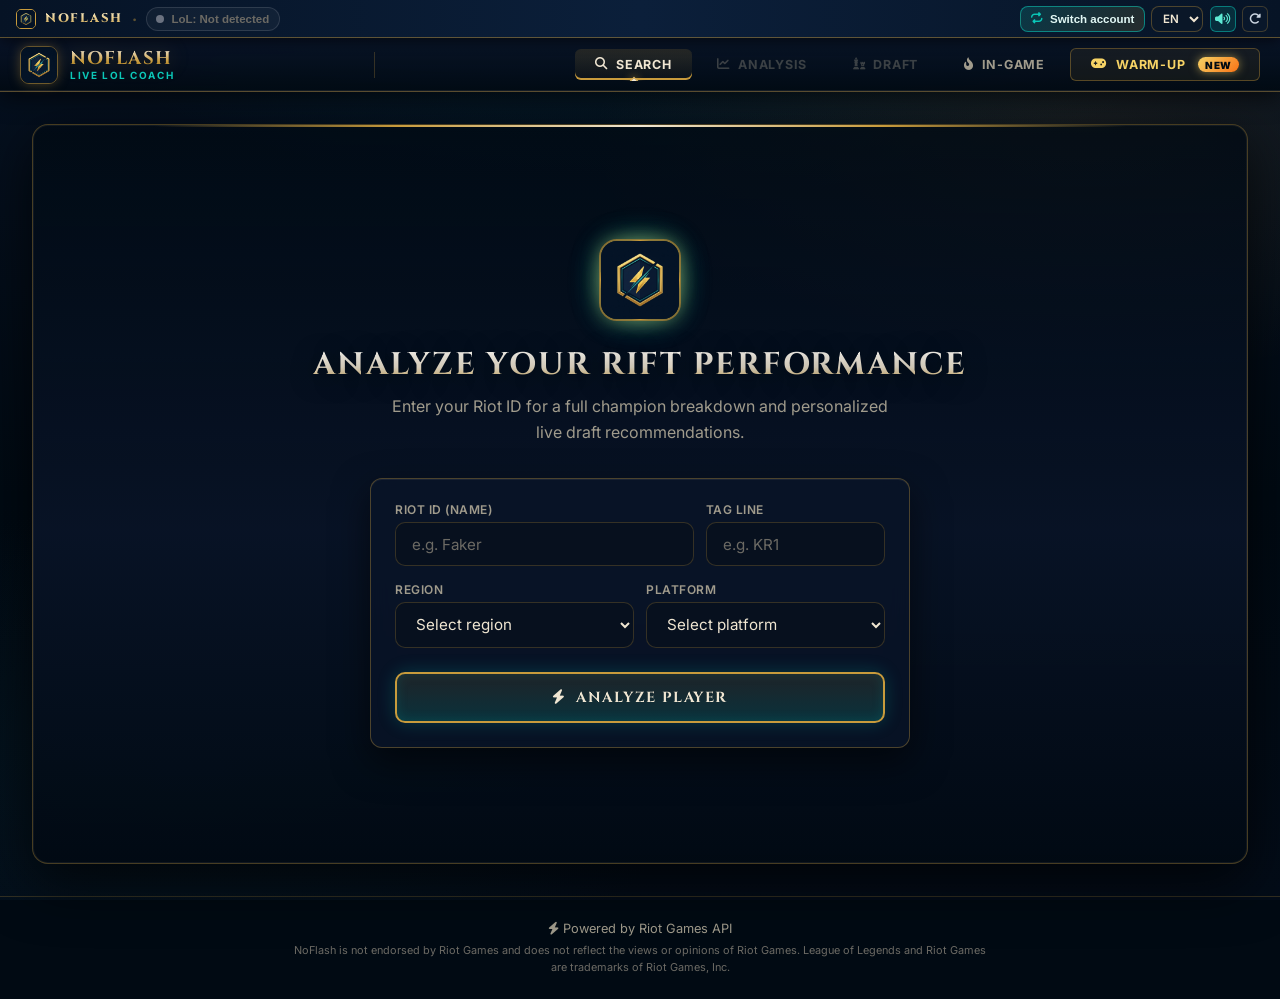
==== commit 95cae850: "feat: Global Top 10 Dodge Arena Leaderboard synced via Render cloud + live player rank & custom nick" ====
--- a/static/index.html
+++ b/static/index.html
@@ -15,7 +15,7 @@
   <link rel="stylesheet" href="https://cdnjs.cloudflare.com/ajax/libs/font-awesome/6.5.1/css/all.min.css">
 
   <!-- App CSS -->
-  <link rel="stylesheet" href="/static/css/style.css?v=33">
+  <link rel="stylesheet" href="/static/css/style.css?v=34">
 </head>
 <body>
 
@@ -659,6 +659,24 @@
               </button>
             </div>
           </div>
+
+          <!-- Global Top 10 Leaderboard (synced via NoFlash Cloud) -->
+          <div class="dodge-lb-card" id="dodge-lb-card">
+            <div class="dodge-lb-header">
+              <div class="dodge-lb-title">
+                <i class="fa-solid fa-earth-americas" style="color:#0ac8b9;"></i>
+                <span>Global Top 10 Leaderboard</span>
+                <span class="dodge-my-pos-pill" id="dodge-my-pos">🌍 Play a round to rank!</span>
+              </div>
+              <div class="dodge-nick-wrap">
+                <label for="dodge-nick-input" style="font-size:0.74rem;color:#94a3b8;">Nick:</label>
+                <input type="text" id="dodge-nick-input" maxlength="22" placeholder="Your Riot ID / Nick">
+              </div>
+            </div>
+            <div class="dodge-lb-list" id="dodge-lb-list">
+              <p class="coach-muted" style="text-align:center;margin:0.5rem 0;">Loading global rankings...</p>
+            </div>
+          </div>
         </div>
 
         <!-- MODO 2: FLASHDLE (LoLdle-style) -->
@@ -742,9 +760,10 @@
 
   <!-- App JS -->
   <script src="/static/js/i18n.js?v=33"></script>
+  <script src="/static/js/ui_sfx.js?v=2"></script>
   <script src="/static/js/voice.js?v=34"></script>
   <script src="/static/js/riftdle.js?v=32"></script>
-  <script src="/static/js/dodge_arena.js?v=2"></script>
+  <script src="/static/js/dodge_arena.js?v=4"></script>
   <script src="/static/js/app.js?v=35"></script>
 </body>
 </html>
--- a/static/css/style.css
+++ b/static/css/style.css
@@ -4434,3 +4434,124 @@
 button, select, input {
   transition: border-color 0.18s ease, background 0.18s ease, box-shadow 0.18s ease, transform 0.15s ease;
 }
+
+/* ── Global Dodge Arena Top 10 Leaderboard ── */
+.dodge-lb-card {
+  margin-top: 1rem;
+  padding: 1rem 1.15rem;
+  border-radius: 14px;
+  background: linear-gradient(160deg, rgba(11, 23, 42, 0.94), rgba(5, 13, 26, 0.97));
+  border: 1px solid rgba(200, 155, 60, 0.36);
+  box-shadow: 0 10px 28px rgba(0, 0, 0, 0.5);
+}
+
+.dodge-lb-header {
+  display: flex;
+  align-items: center;
+  justify-content: space-between;
+  gap: 0.75rem;
+  flex-wrap: wrap;
+  margin-bottom: 0.75rem;
+}
+
+.dodge-lb-title {
+  display: flex;
+  align-items: center;
+  gap: 0.55rem;
+  flex-wrap: wrap;
+  font-family: 'Cinzel', Georgia, serif;
+  font-size: 0.92rem;
+  font-weight: 700;
+  color: #f0e6d2;
+}
+
+.dodge-my-pos-pill {
+  font-family: 'Inter', sans-serif;
+  font-size: 0.74rem;
+  font-weight: 800;
+  padding: 0.2rem 0.65rem;
+  border-radius: 999px;
+  background: rgba(10, 200, 185, 0.16);
+  border: 1px solid rgba(10, 200, 185, 0.48);
+  color: #5eead4;
+}
+
+.dodge-nick-wrap {
+  display: flex;
+  align-items: center;
+  gap: 0.4rem;
+}
+
+#dodge-nick-input {
+  background: #07101e;
+  border: 1px solid rgba(200, 155, 60, 0.35);
+  color: #f0e6d2;
+  border-radius: 7px;
+  padding: 0.28rem 0.55rem;
+  font-size: 0.78rem;
+  width: 155px;
+}
+
+#dodge-nick-input:focus {
+  outline: none;
+  border-color: #0ac8b9;
+}
+
+.dodge-lb-list {
+  display: grid;
+  grid-template-columns: repeat(auto-fit, minmax(300px, 1fr));
+  gap: 0.45rem;
+}
+
+.dodge-lb-row {
+  display: flex;
+  align-items: center;
+  gap: 0.55rem;
+  padding: 0.45rem 0.65rem;
+  border-radius: 9px;
+  background: rgba(9, 20, 40, 0.75);
+  border: 1px solid rgba(200, 155, 60, 0.18);
+  font-size: 0.8rem;
+}
+
+.dodge-lb-row.is-me {
+  border-color: #f6d365;
+  background: linear-gradient(90deg, rgba(200, 155, 60, 0.22), rgba(10, 200, 185, 0.12));
+}
+
+.dodge-lb-pos {
+  min-width: 28px;
+  font-weight: 800;
+  color: #f6d365;
+  text-align: center;
+}
+
+.dodge-lb-avatar {
+  width: 26px;
+  height: 26px;
+  border-radius: 50%;
+  border: 1.5px solid #c89b3c;
+  flex-shrink: 0;
+}
+
+.dodge-lb-name {
+  flex: 1;
+  font-weight: 700;
+  color: #f0e6d2;
+  overflow: hidden;
+  text-overflow: ellipsis;
+  white-space: nowrap;
+}
+
+.dodge-lb-meta {
+  display: flex;
+  align-items: center;
+  gap: 0.45rem;
+  font-size: 0.74rem;
+  color: #94a3b8;
+}
+
+.dodge-lb-score {
+  font-weight: 800;
+  color: #fde047;
+}
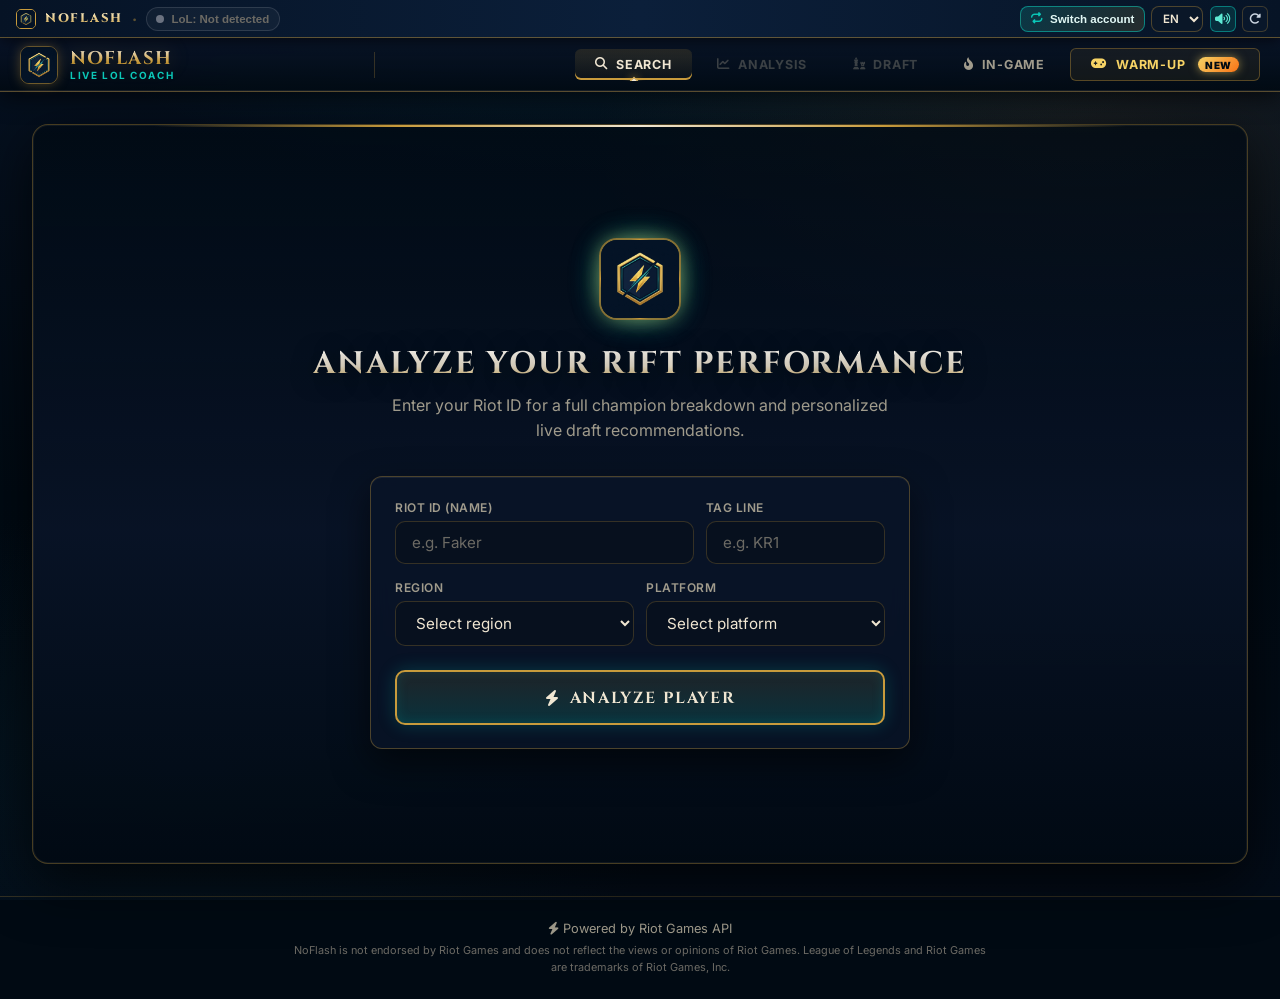
==== commit af94a0f2: "feat: Mobalytics-style 5-pillar GPI Playstyle Radar, Porofessor Player Tags & U.GG Live Counter-Buil" ====
--- a/static/index.html
+++ b/static/index.html
@@ -15,7 +15,7 @@
   <link rel="stylesheet" href="https://cdnjs.cloudflare.com/ajax/libs/font-awesome/6.5.1/css/all.min.css">
 
   <!-- App CSS -->
-  <link rel="stylesheet" href="/static/css/style.css?v=34">
+  <link rel="stylesheet" href="/static/css/style.css?v=35">
 </head>
 <body>
 
@@ -240,6 +240,24 @@
         </div>
       </div>
 
+      <!-- Mobalytics-style GPI Playstyle Radar + Porofessor-style Player Tags -->
+      <div class="gpi-poro-section" id="gpi-poro-section" style="display:none;">
+        <div class="gpi-card">
+          <div class="gpi-card-head">
+            <h3 class="section-title" style="margin:0;"><i class="fa-solid fa-hexagon-nodes"></i> Playstyle Radar (GPI)</h3>
+            <span class="gpi-overall-grade" id="gpi-overall-grade">A+</span>
+          </div>
+          <div class="gpi-body">
+            <div class="gpi-radar-wrap" id="gpi-radar-wrap"></div>
+            <div class="gpi-pillars-list" id="gpi-pillars-list"></div>
+          </div>
+        </div>
+        <div class="poro-tags-card">
+          <h3 class="section-title" style="margin-bottom:0.75rem;"><i class="fa-solid fa-tags"></i> Player Tags &amp; Habits</h3>
+          <div class="poro-tags-grid" id="poro-tags-grid"></div>
+        </div>
+      </div>
+
       <!-- Análisis por Rol (primero arriba) -->
       <div class="section-block">
         <h3 class="section-title"><i class="fa-solid fa-layer-group"></i> <span data-i18n="sec_role_analysis">Análisis por Rol</span></h3>
@@ -468,6 +486,12 @@
             <p class="coach-muted" style="margin-bottom:0.75rem;" data-i18n="ig_spells_hint">Hacé click en cualquier hechizo enemigo cuando lo gasten para iniciar su cooldown. La voz te avisa cuando vuelve.</p>
             <div id="ig-enemies-list" class="ig-enemies-list"></div>
           </div>
+        </div>
+
+        <!-- U.GG / Blitz-style Live Counter-Item & Boots Cheat Sheet -->
+        <div class="ingame-card ig-build-card" id="ig-build-card" style="margin-top:1.1rem;display:none;">
+          <h3 class="section-title" style="margin-bottom:0.65rem;"><i class="fa-solid fa-shield-halved"></i> Live Counter-Build &amp; Boots vs This Comp</h3>
+          <div class="ig-build-grid" id="ig-build-grid"></div>
         </div>
 
         <!-- Scouting en vivo de los 10 jugadores (Aliados vs Rivales) -->
@@ -764,6 +788,6 @@
   <script src="/static/js/voice.js?v=34"></script>
   <script src="/static/js/riftdle.js?v=32"></script>
   <script src="/static/js/dodge_arena.js?v=4"></script>
-  <script src="/static/js/app.js?v=35"></script>
+  <script src="/static/js/app.js?v=36"></script>
 </body>
 </html>
--- a/static/css/style.css
+++ b/static/css/style.css
@@ -4335,10 +4335,6 @@
   box-shadow: 0 0 10px rgba(246, 211, 101, 0.4);
 }
 
-.win-btn.win-close {
-  border-color: rgba(233, 69, 96, 0.4);
-}
-
 .win-btn.win-close:hover {
   background: linear-gradient(180deg, #e94560, #b91c1c);
   border-color: #fda4af;
@@ -4555,3 +4551,131 @@
   font-weight: 800;
   color: #fde047;
 }
+
+/* ── Mobalytics-style GPI Radar + Porofessor-style Player Tags ── */
+.gpi-poro-section {
+  display: grid;
+  grid-template-columns: 1.15fr 1fr;
+  gap: 1.15rem;
+  margin-bottom: 1.5rem;
+}
+
+@media (max-width: 860px) {
+  .gpi-poro-section {
+    grid-template-columns: 1fr;
+  }
+}
+
+.gpi-card,
+.poro-tags-card {
+  padding: 1.15rem 1.3rem;
+  border-radius: 14px;
+  background: linear-gradient(160deg, rgba(13, 27, 46, 0.94), rgba(7, 16, 30, 0.97));
+  border: 1px solid rgba(200, 155, 60, 0.3);
+  box-shadow: 0 10px 28px rgba(0, 0, 0, 0.48);
+}
+
+.gpi-card-head {
+  display: flex;
+  align-items: center;
+  justify-content: space-between;
+  margin-bottom: 0.7rem;
+}
+
+.gpi-overall-grade {
+  font-family: 'Cinzel', Georgia, serif;
+  font-size: 1.1rem;
+  font-weight: 800;
+  padding: 0.2rem 0.7rem;
+  border-radius: 8px;
+  background: linear-gradient(135deg, rgba(200, 155, 60, 0.3), rgba(10, 200, 185, 0.22));
+  border: 1px solid #f6d365;
+  color: #fef08a;
+}
+
+.gpi-body {
+  display: grid;
+  grid-template-columns: 190px 1fr;
+  gap: 0.9rem;
+  align-items: center;
+}
+
+@media (max-width: 560px) {
+  .gpi-body {
+    grid-template-columns: 1fr;
+  }
+}
+
+.gpi-svg {
+  width: 100%;
+  max-width: 200px;
+  display: block;
+  margin: 0 auto;
+}
+
+.gpi-pillars-list {
+  display: flex;
+  flex-direction: column;
+  gap: 0.55rem;
+}
+
+.gpi-pillar-row {
+  display: grid;
+  grid-template-columns: 92px 1fr 28px;
+  align-items: center;
+  gap: 0.5rem;
+  font-size: 0.78rem;
+}
+
+.gpi-p-name { color: #cbd5e1; font-weight: 600; }
+.gpi-p-bar { height: 7px; border-radius: 999px; background: rgba(255, 255, 255, 0.08); overflow: hidden; }
+.gpi-p-fill { height: 100%; border-radius: 999px; background: linear-gradient(90deg, #0ac8b9, #f6d365); }
+.gpi-p-grade { font-weight: 800; color: #f6d365; text-align: right; }
+
+.poro-tags-grid {
+  display: grid;
+  grid-template-columns: repeat(auto-fit, minmax(150px, 1fr));
+  gap: 0.55rem;
+}
+
+.poro-tag {
+  padding: 0.55rem 0.7rem;
+  border-radius: 10px;
+  display: flex;
+  flex-direction: column;
+  gap: 0.12rem;
+}
+
+.poro-tag strong { font-size: 0.82rem; }
+.poro-tag span { font-size: 0.72rem; opacity: 0.85; }
+.poro-tag.good { background: rgba(34, 197, 94, 0.14); border: 1px solid rgba(74, 222, 128, 0.42); color: #bbf7d0; }
+.poro-tag.gold { background: rgba(200, 155, 60, 0.16); border: 1px solid rgba(246, 211, 101, 0.48); color: #fef08a; }
+.poro-tag.bad  { background: rgba(233, 69, 96, 0.16); border: 1px solid rgba(248, 113, 113, 0.45); color: #fecdd3; }
+
+/* ── Live Counter-Build & Boots Cheat Sheet ── */
+.ig-build-grid {
+  display: grid;
+  grid-template-columns: repeat(auto-fit, minmax(210px, 1fr));
+  gap: 0.65rem;
+}
+
+.ig-build-chip {
+  display: flex;
+  align-items: center;
+  gap: 0.65rem;
+  padding: 0.55rem 0.7rem;
+  border-radius: 10px;
+  background: rgba(9, 20, 40, 0.82);
+  border: 1px solid rgba(200, 155, 60, 0.28);
+}
+
+.ig-build-chip img {
+  width: 38px;
+  height: 38px;
+  border-radius: 8px;
+  border: 1.5px solid #c89b3c;
+  flex-shrink: 0;
+}
+
+.ig-build-chip strong { display: block; font-size: 0.84rem; color: #f0e6d2; }
+.ig-build-chip span { font-size: 0.73rem; color: #94a3b8; }
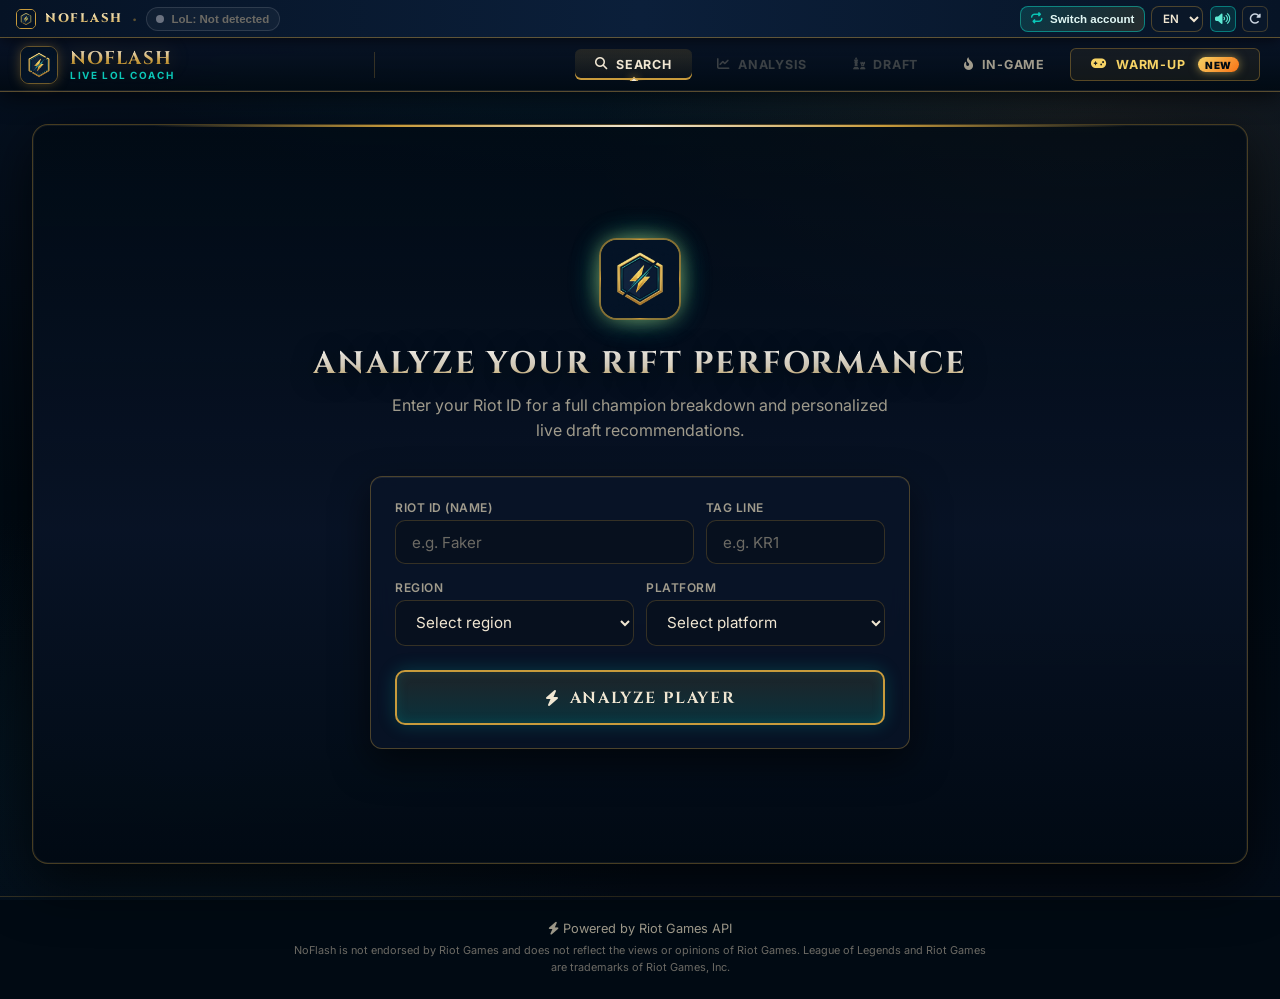
==== commit f59e173f: "feat: Draft #1 Pick Spotlight hero banner, prominent Import Runes CTA & per-champion Rune/Spell Edit" ====
--- a/static/index.html
+++ b/static/index.html
@@ -15,7 +15,7 @@
   <link rel="stylesheet" href="https://cdnjs.cloudflare.com/ajax/libs/font-awesome/6.5.1/css/all.min.css">
 
   <!-- App CSS -->
-  <link rel="stylesheet" href="/static/css/style.css?v=35">
+  <link rel="stylesheet" href="/static/css/style.css?v=36">
 </head>
 <body>
 
@@ -292,8 +292,11 @@
     <!-- ═══════════════ VISTA 3: DRAFT (COACH PRINCIPAL + TABLERO COMPACTO) ═══════════════ -->
     <section id="view-draft" class="view">
       <div class="draft-container coach-layout">
-        <!-- COLUMNA PRINCIPAL: COACH + RECOMENDACIONES -->
+        <!-- COLUMNA PRINCIPAL: #1 PICK SPOTLIGHT + COACH + RECOMENDACIONES -->
         <div class="draft-recommendations coach-main">
+          <!-- #1 RECOMMENDED PICK EN PRIMER PLANO + BOTÓN GIGANTE DE IMPORTAR RUNAS -->
+          <div class="top-pick-spotlight" id="top-pick-spotlight" style="display:none;"></div>
+
           <!-- Panel Estratégico de Coach -->
           <div class="coach-panel" id="coach-panel">
             <div class="coach-header">
@@ -776,6 +779,90 @@
     </div>
   </div>
 
+  <!-- ═══════════════ MODAL EDITOR DE RUNAS Y SPELLS POR CAMPEÓN ═══════════════ -->
+  <div class="champ-modal-backdrop" id="rune-editor-modal" style="display:none;">
+    <div class="champ-modal-box rune-editor-box">
+      <button class="champ-modal-close" id="rune-editor-close" title="Close"><i class="fa-solid fa-xmark"></i></button>
+      <div class="re-header">
+        <img id="re-champ-icon" src="" alt="" class="re-champ-icon">
+        <div>
+          <h3 id="re-champ-title">Custom Runes &amp; Spells</h3>
+          <p class="re-subtitle">Saved permanently for this champion — used automatically on 1-click import.</p>
+        </div>
+      </div>
+      <div class="re-form">
+        <div class="re-field">
+          <label for="re-keystone"><i class="fa-solid fa-wand-magic-sparkles"></i> Keystone Rune</label>
+          <select id="re-keystone" class="re-select">
+            <optgroup label="Precision (Yellow)">
+              <option value="Lethal Tempo">Lethal Tempo</option>
+              <option value="Press the Attack">Press the Attack</option>
+              <option value="Fleet Footwork">Fleet Footwork</option>
+              <option value="Conqueror">Conqueror</option>
+            </optgroup>
+            <optgroup label="Domination (Red)">
+              <option value="Electrocute">Electrocute</option>
+              <option value="Dark Harvest">Dark Harvest</option>
+              <option value="Hail of Blades">Hail of Blades</option>
+            </optgroup>
+            <optgroup label="Sorcery (Blue)">
+              <option value="Arcane Comet">Arcane Comet</option>
+              <option value="Summon Aery">Summon Aery</option>
+              <option value="Phase Rush">Phase Rush</option>
+            </optgroup>
+            <optgroup label="Resolve (Green)">
+              <option value="Grasp of the Undying">Grasp of the Undying</option>
+              <option value="Aftershock">Aftershock</option>
+              <option value="Guardian">Guardian</option>
+            </optgroup>
+            <optgroup label="Inspiration (Teal)">
+              <option value="First Strike">First Strike</option>
+              <option value="Glacial Augment">Glacial Augment</option>
+            </optgroup>
+          </select>
+        </div>
+        <div class="re-spells-row">
+          <div class="re-field">
+            <label for="re-spell1"><i class="fa-solid fa-bolt"></i> Spell 1 (D)</label>
+            <select id="re-spell1" class="re-select">
+              <option value="Flash">Flash</option>
+              <option value="Ghost">Ghost</option>
+              <option value="Barrier">Barrier</option>
+              <option value="Heal">Heal</option>
+              <option value="Cleanse">Cleanse</option>
+              <option value="Exhaust">Exhaust</option>
+              <option value="Ignite">Ignite</option>
+              <option value="Teleport">Teleport</option>
+              <option value="Smite">Smite</option>
+            </select>
+          </div>
+          <div class="re-field">
+            <label for="re-spell2"><i class="fa-solid fa-fire"></i> Spell 2 (F)</label>
+            <select id="re-spell2" class="re-select">
+              <option value="Barrier">Barrier</option>
+              <option value="Flash">Flash</option>
+              <option value="Heal">Heal</option>
+              <option value="Cleanse">Cleanse</option>
+              <option value="Exhaust">Exhaust</option>
+              <option value="Ignite">Ignite</option>
+              <option value="Teleport">Teleport</option>
+              <option value="Ghost">Ghost</option>
+              <option value="Smite">Smite</option>
+            </select>
+          </div>
+        </div>
+      </div>
+      <div class="re-actions">
+        <button type="button" id="re-btn-save" class="re-btn-secondary">
+          <i class="fa-solid fa-floppy-disk"></i> Save for Champion
+        </button>
+        <button type="button" id="re-btn-save-import" class="re-btn-primary">
+          <i class="fa-solid fa-wand-magic-sparkles"></i> Save &amp; Import to LoL
+        </button>
+      </div>
+    </div>
+  </div>
+
   <!-- ═══════════════ FOOTER ═══════════════ -->
   <footer class="app-footer">
     <p><i class="fa-solid fa-bolt"></i> Powered by Riot Games API</p>
@@ -788,6 +875,6 @@
   <script src="/static/js/voice.js?v=34"></script>
   <script src="/static/js/riftdle.js?v=32"></script>
   <script src="/static/js/dodge_arena.js?v=4"></script>
-  <script src="/static/js/app.js?v=36"></script>
+  <script src="/static/js/app.js?v=37"></script>
 </body>
 </html>
--- a/static/css/style.css
+++ b/static/css/style.css
@@ -4679,3 +4679,256 @@
 
 .ig-build-chip strong { display: block; font-size: 0.84rem; color: #f0e6d2; }
 .ig-build-chip span { font-size: 0.73rem; color: #94a3b8; }
+
+/* ── #1 Pick Spotlight (Primer Plano en Draft) + Botón Gigante Importar Runas + Editor ── */
+.top-pick-spotlight {
+  display: flex;
+  align-items: center;
+  justify-content: space-between;
+  gap: 1.25rem;
+  flex-wrap: wrap;
+  padding: 1.25rem 1.45rem;
+  margin-bottom: 1.15rem;
+  border-radius: 16px;
+  background-size: cover;
+  background-position: center 22%;
+  border: 2px solid #c89b3c;
+  box-shadow: 0 14px 40px rgba(0, 0, 0, 0.65), 0 0 24px rgba(200, 155, 60, 0.25);
+}
+
+.spotlight-left {
+  display: flex;
+  align-items: center;
+  gap: 1rem;
+  min-width: 260px;
+}
+
+.spotlight-avatar {
+  width: 72px;
+  height: 72px;
+  border-radius: 50%;
+  border: 3px solid #f6d365;
+  box-shadow: 0 0 20px rgba(246, 211, 101, 0.45);
+}
+
+.spotlight-kicker {
+  font-size: 0.72rem;
+  font-weight: 800;
+  letter-spacing: 0.1em;
+  color: #5eead4;
+  margin-bottom: 0.2rem;
+  display: flex;
+  align-items: center;
+  gap: 0.5rem;
+  flex-wrap: wrap;
+}
+
+.saved-rune-pill {
+  padding: 0.1rem 0.48rem;
+  border-radius: 999px;
+  background: rgba(246, 211, 101, 0.22);
+  border: 1px solid #f6d365;
+  color: #fef08a;
+  font-size: 0.66rem;
+}
+
+.spotlight-name-row {
+  display: flex;
+  align-items: center;
+  gap: 0.6rem;
+  flex-wrap: wrap;
+}
+
+.spotlight-champ {
+  font-family: 'Cinzel', Georgia, serif;
+  font-size: 1.6rem;
+  font-weight: 800;
+  color: #ffffff;
+}
+
+.spotlight-score {
+  font-size: 0.85rem;
+  font-weight: 800;
+  color: #f6d365;
+  padding: 0.18rem 0.55rem;
+  border-radius: 8px;
+  background: rgba(200, 155, 60, 0.22);
+}
+
+.spotlight-setup-row {
+  display: flex;
+  align-items: center;
+  gap: 0.5rem;
+  margin-top: 0.35rem;
+  font-size: 0.84rem;
+  color: #e2e8f0;
+  font-weight: 600;
+}
+
+.spotlight-ks-icon {
+  width: 24px;
+  height: 24px;
+  border-radius: 50%;
+  border: 1px solid #c89b3c;
+}
+
+.spotlight-spells {
+  display: inline-flex;
+  gap: 0.25rem;
+  margin-left: 0.35rem;
+}
+
+.spotlight-spells img {
+  width: 24px;
+  height: 24px;
+  border-radius: 5px;
+  border: 1px solid rgba(200, 155, 60, 0.6);
+}
+
+.spotlight-actions {
+  display: flex;
+  flex-direction: column;
+  gap: 0.5rem;
+  min-width: 235px;
+}
+
+.btn-import-hero {
+  display: inline-flex;
+  align-items: center;
+  justify-content: center;
+  gap: 0.55rem;
+  padding: 0.85rem 1.25rem;
+  border-radius: 10px;
+  font-family: 'Cinzel', Georgia, serif;
+  font-size: 0.86rem;
+  font-weight: 800;
+  letter-spacing: 0.05em;
+  background: linear-gradient(135deg, #0ac8b9 0%, #0a6e7c 50%, #c89b3c 120%);
+  border: 2px solid #f6d365;
+  color: #ffffff;
+  cursor: pointer;
+  box-shadow: 0 0 24px rgba(10, 200, 185, 0.45);
+}
+
+.btn-import-hero:hover {
+  transform: translateY(-1px);
+  box-shadow: 0 0 32px rgba(246, 211, 101, 0.65);
+}
+
+.btn-edit-runes {
+  display: inline-flex;
+  align-items: center;
+  justify-content: center;
+  gap: 0.45rem;
+  padding: 0.5rem 0.9rem;
+  border-radius: 9px;
+  background: rgba(9, 20, 40, 0.85);
+  border: 1px solid rgba(200, 155, 60, 0.45);
+  color: #f0e6d2;
+  font-size: 0.8rem;
+  font-weight: 700;
+  cursor: pointer;
+}
+
+.btn-edit-runes:hover {
+  border-color: #f6d365;
+  background: rgba(200, 155, 60, 0.22);
+}
+
+.rec-action-row {
+  display: flex;
+  align-items: center;
+  gap: 0.45rem;
+  margin-top: 0.55rem;
+}
+
+.rec-action-row .btn-import-lol {
+  flex: 1;
+  margin-top: 0 !important;
+  border: 1.5px solid #0ac8b9 !important;
+  background: linear-gradient(90deg, rgba(10, 200, 185, 0.22), rgba(200, 155, 60, 0.2)) !important;
+  font-weight: 800 !important;
+}
+
+.btn-edit-runes-sm {
+  width: 38px;
+  height: 36px;
+  border-radius: 8px;
+  border: 1px solid rgba(200, 155, 60, 0.4);
+  background: rgba(9, 20, 40, 0.88);
+  color: #f6d365;
+  cursor: pointer;
+  display: inline-flex;
+  align-items: center;
+  justify-content: center;
+}
+
+.btn-edit-runes-sm:hover {
+  border-color: #f6d365;
+  background: rgba(200, 155, 60, 0.25);
+}
+
+/* Modal Editor de Runas */
+.rune-editor-box {
+  max-width: 480px !important;
+  padding: 1.5rem !important;
+}
+
+.rune-editor-head {
+  display: flex;
+  align-items: center;
+  gap: 0.85rem;
+  margin-bottom: 1.2rem;
+}
+
+.re-champ-icon {
+  width: 54px;
+  height: 54px;
+  border-radius: 50%;
+  border: 2px solid #f6d365;
+}
+
+.rune-editor-form {
+  display: flex;
+  flex-direction: column;
+  gap: 0.9rem;
+}
+
+.re-row {
+  display: grid;
+  grid-template-columns: 1fr 1fr;
+  gap: 0.75rem;
+}
+
+.re-field {
+  display: flex;
+  flex-direction: column;
+  gap: 0.3rem;
+}
+
+.re-field label {
+  font-size: 0.76rem;
+  font-weight: 700;
+  color: #94a3b8;
+  text-transform: uppercase;
+}
+
+.re-field select {
+  background: #07101e;
+  color: #f0e6d2;
+  border: 1px solid rgba(200, 155, 60, 0.4);
+  border-radius: 8px;
+  padding: 0.55rem 0.65rem;
+  font-size: 0.86rem;
+  font-weight: 600;
+}
+
+.re-actions {
+  display: flex;
+  gap: 0.65rem;
+  margin-top: 0.4rem;
+}
+
+.re-actions button {
+  flex: 1;
+}
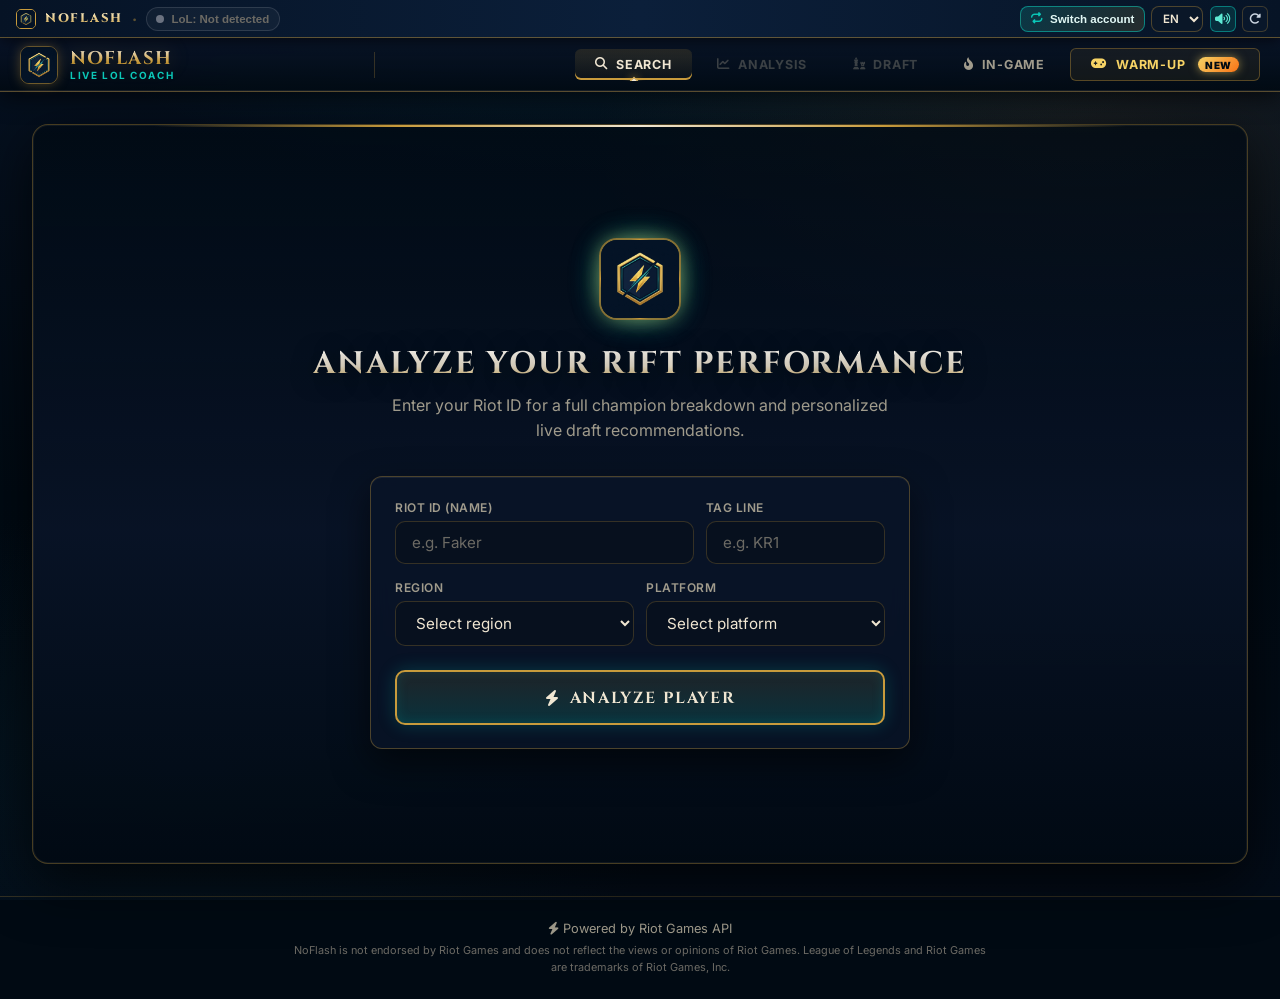
==== commit 6ddddae9: "feat: non-invasive floating In-Game Flash HUD overlay (always-on-top, semi-transparent, 1-click enem" ====
--- a/static/index.html
+++ b/static/index.html
@@ -15,7 +15,7 @@
   <link rel="stylesheet" href="https://cdnjs.cloudflare.com/ajax/libs/font-awesome/6.5.1/css/all.min.css">
 
   <!-- App CSS -->
-  <link rel="stylesheet" href="/static/css/style.css?v=36">
+  <link rel="stylesheet" href="/static/css/style.css?v=37">
 </head>
 <body>
 
@@ -53,6 +53,9 @@
       <button class="tb-util-btn" id="btn-reload-app" onclick="window.location.reload()" title="Reload UI">
         <i class="fa-solid fa-rotate-right"></i>
       </button>
+      <button class="tb-util-btn tb-hud-btn" id="btn-hud-overlay" style="display:none;" title="Floating In-Game Flash HUD over LoL (requires Borderless mode)">
+        <i class="fa-solid fa-bolt"></i><span>HUD</span>
+      </button>
       <button class="tb-util-btn" id="btn-auto-lol" style="display:none;" title="Auto-open NoFlash when LoL starts">
         <i class="fa-solid fa-rocket"></i>
       </button>
@@ -485,7 +488,12 @@
 
           <!-- Tracker de Hechizos Enemigos -->
           <div class="ingame-card">
-            <h3 class="section-title"><i class="fa-solid fa-stopwatch"></i> <span data-i18n="ig_spells_title">Hechizos Enemigos (Click al gastar)</span></h3>
+            <div style="display:flex;align-items:center;justify-content:space-between;gap:0.5rem;flex-wrap:wrap;margin-bottom:0.35rem;">
+              <h3 class="section-title" style="margin:0;"><i class="fa-solid fa-stopwatch"></i> <span data-i18n="ig_spells_title">Hechizos Enemigos (Click al gastar)</span></h3>
+              <button type="button" class="btn-switch-account" id="btn-ingame-hud" title="Open mini floating HUD over LoL (Borderless mode)" style="font-size:0.74rem;padding:0.28rem 0.65rem;">
+                <i class="fa-solid fa-bolt"></i> Floating HUD
+              </button>
+            </div>
             <p class="coach-muted" style="margin-bottom:0.75rem;" data-i18n="ig_spells_hint">Hacé click en cualquier hechizo enemigo cuando lo gasten para iniciar su cooldown. La voz te avisa cuando vuelve.</p>
             <div id="ig-enemies-list" class="ig-enemies-list"></div>
           </div>
@@ -875,6 +883,6 @@
   <script src="/static/js/voice.js?v=34"></script>
   <script src="/static/js/riftdle.js?v=32"></script>
   <script src="/static/js/dodge_arena.js?v=4"></script>
-  <script src="/static/js/app.js?v=37"></script>
+  <script src="/static/js/app.js?v=38"></script>
 </body>
 </html>
--- a/static/css/style.css
+++ b/static/css/style.css
@@ -4932,3 +4932,31 @@
 .re-actions button {
   flex: 1;
 }
+
+
+/* ── Floating In-Game Flash HUD titlebar button ── */
+.tb-hud-btn {
+  width: auto !important;
+  padding: 0 8px !important;
+  gap: 4px;
+  font-size: 0.7rem !important;
+  font-weight: 800;
+  letter-spacing: 0.06em;
+  color: #f0e6d2 !important;
+  border-color: rgba(200, 170, 110, 0.35) !important;
+  background: rgba(200, 170, 110, 0.1) !important;
+}
+.tb-hud-btn i {
+  color: #0ac8b9;
+  font-size: 0.72rem;
+}
+.tb-hud-btn:hover {
+  border-color: #c8aa6e !important;
+  background: rgba(200, 170, 110, 0.22) !important;
+}
+.tb-hud-btn.connected {
+  border-color: #0ac8b9 !important;
+  background: rgba(10, 200, 185, 0.2) !important;
+  color: #7ef9ee !important;
+  box-shadow: 0 0 10px rgba(10, 200, 185, 0.25);
+}
